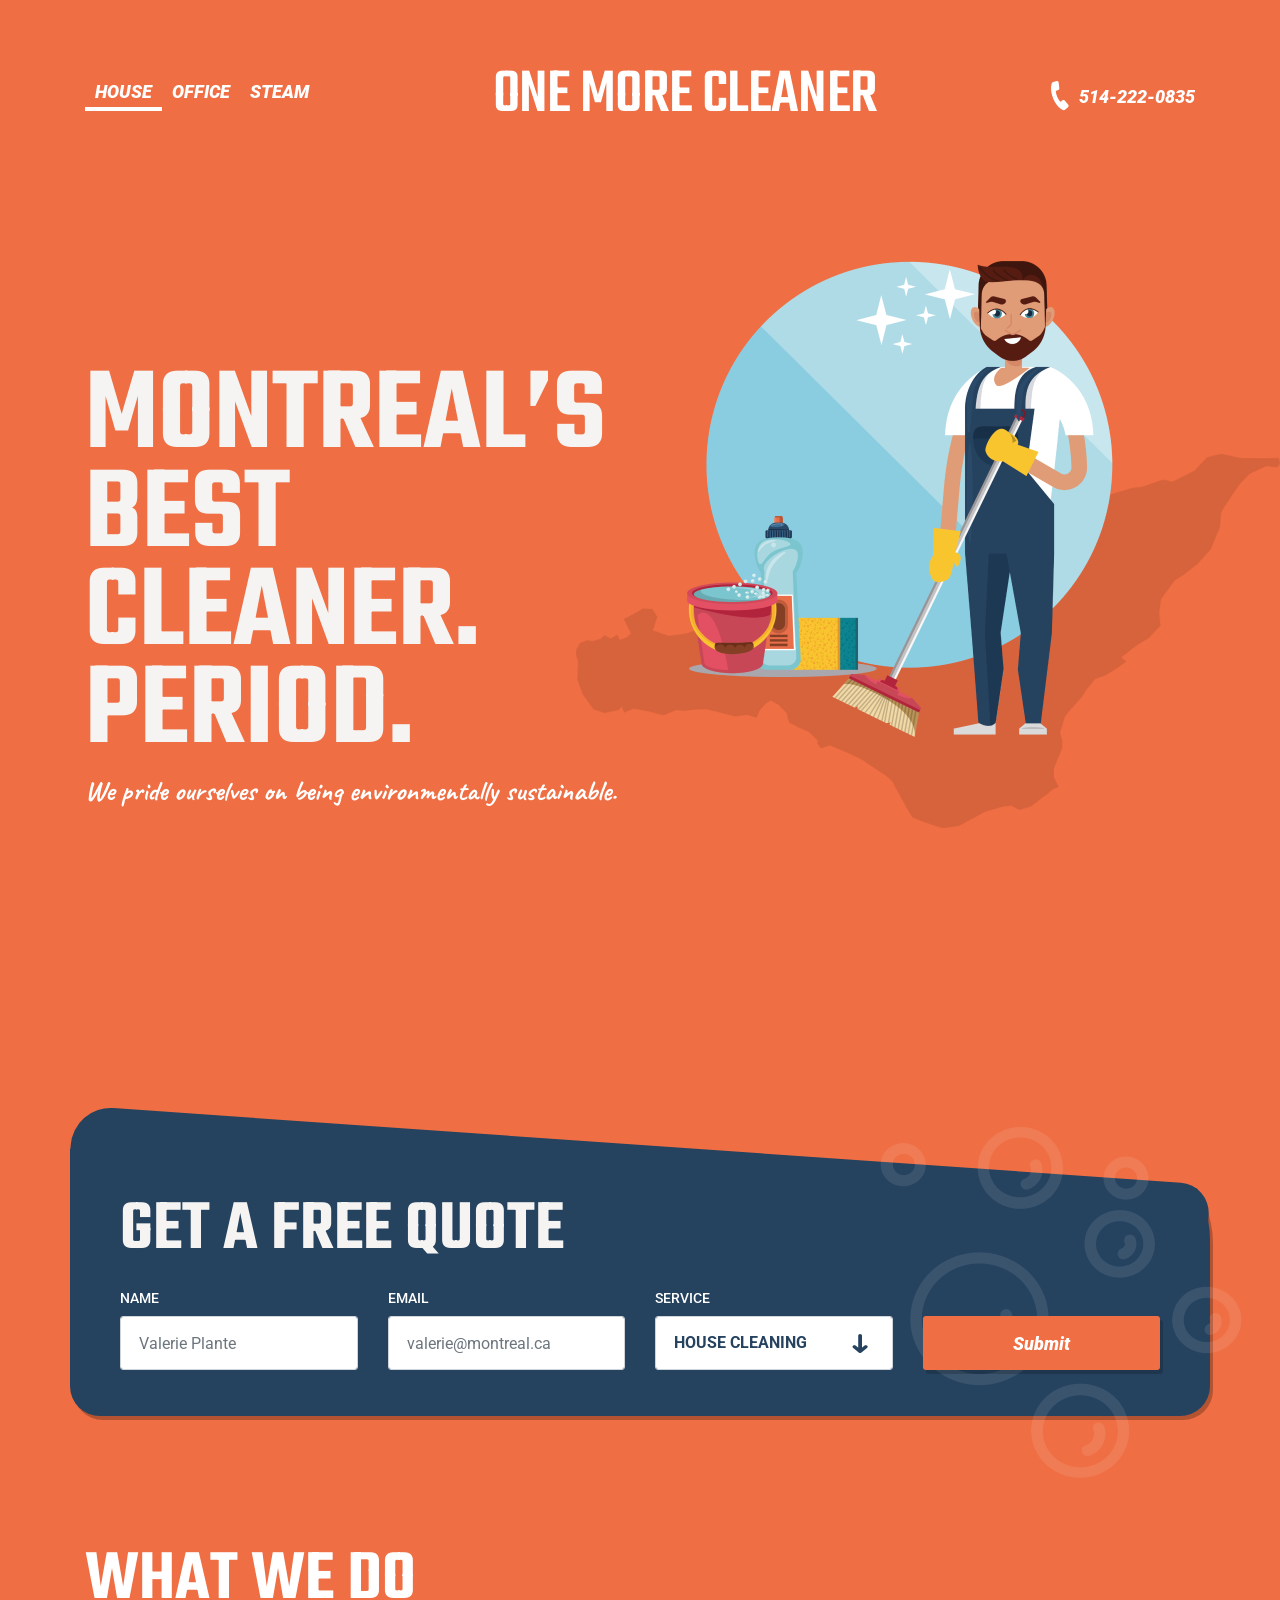
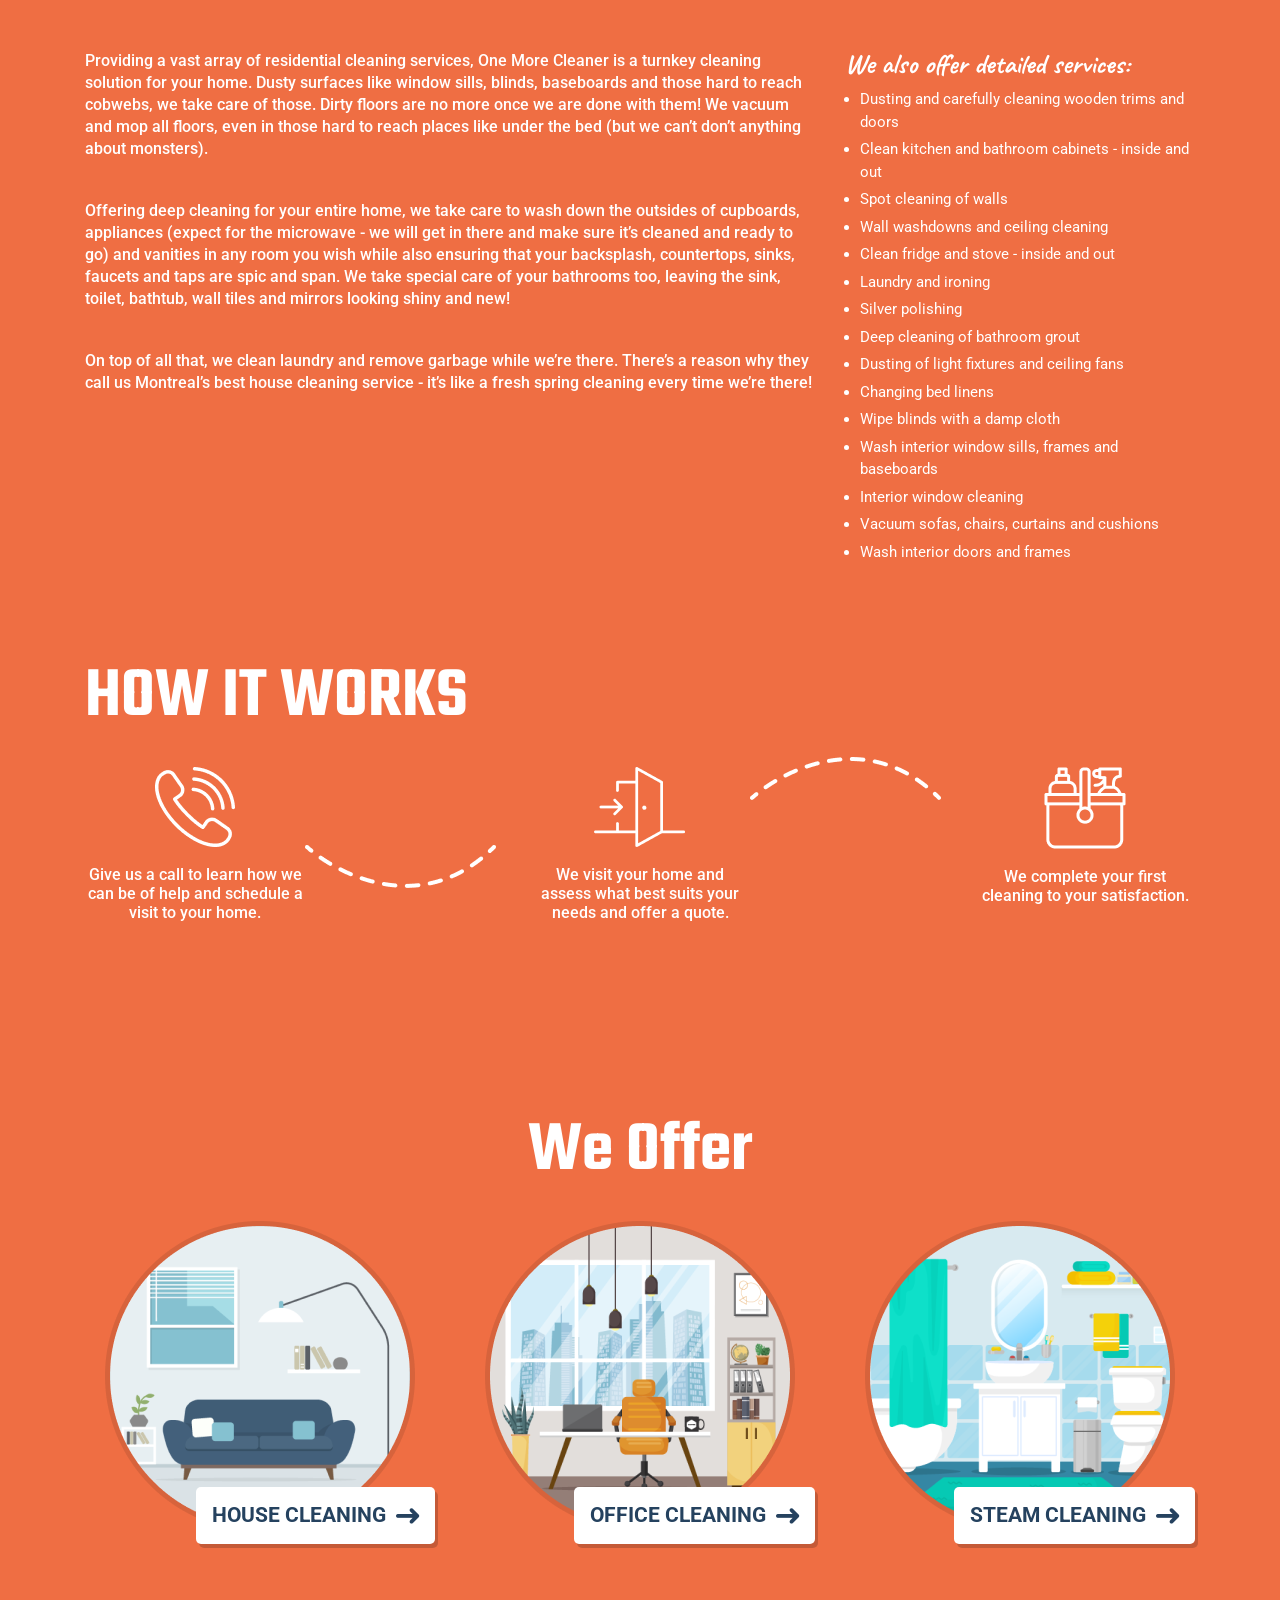
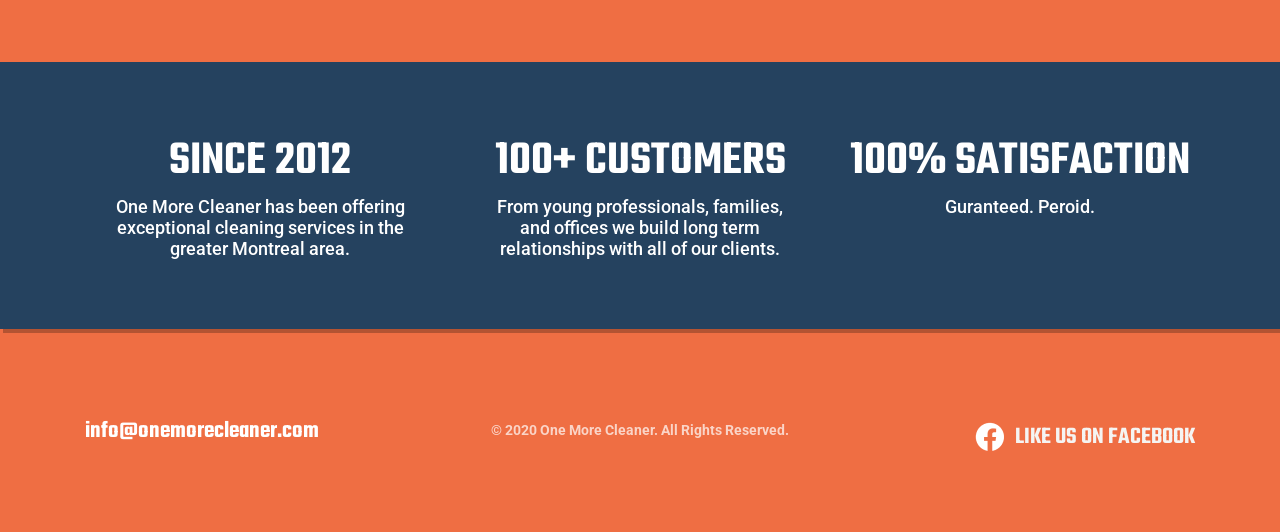
==== test.html @ 7093ae47 "new section added" ====
<!DOCTYPE html>
<html lang="en">

<head>
  <meta charset="UTF-8">
  <meta name="viewport" content="width=device-width, initial-scale=1.0">
  <title>ONE MORE CLEANER</title>
  <!-- CSS -->
  <link rel="stylesheet" href="https://cdn.jsdelivr.net/npm/bootstrap@4.5.3/dist/css/bootstrap.min.css">
  <link rel="stylesheet" href="media/sass/main.css">
</head>

<body>
  <div class="main-wrapper">
    <!--header-->
    <nav class="navbar navbar-expand-lg navbar-light">
      <div class="container">
        <button class="navbar-toggler" type="button" data-toggle="collapse" data-target="#navbarSupportedContent" aria-controls="navbarSupportedContent" aria-expanded="false" aria-label="Toggle navigation">
          <span></span>
          <span></span>
          <span></span>
        </button>
        
        <div class="collapse navbar-collapse" id="navbarSupportedContent">
          <ul class="navbar-nav">
            <li class="nav-item active">
              <a class="nav-link" href="#">House</a>
            </li>
            <li class="nav-item">
              <a class="nav-link" href="#">Office</a>
            </li>
            <li class="nav-item">
              <a class="nav-link" href="#">Steam</a>
            </li>
          </ul>
        </div>
        <a class="navbar-brand" href="#">ONE MORE CLEANER</a>
        <div class="contact">
          <a href="tel:514-222-0835"><i class="icon-telephone"></i>
            <p>514-222-0835</p>
          </a>
        </div>
      </div>
      
    </nav>
    <!--hero bannner-->
    <section class="hero-banner">
      <div class="container">
        <div class="row">
          <div class="col-md-6">
            <div class="hero-intro">
              <h1>MONTREAL’S
                BEST CLEANER.
                PERIOD.</h1>
                <p>We pride ourselves on being environmentally sustainable.</p>
              </div>
            </div>
            <div class="hero-img">
              <img src="media/images/illustration.png" alt="illustration" class="img-fluid">
            </div>
          </div>
        </div>
      </section>
      
      <!--Quote-->
      <section class="quote-section">
        <div class="container">
          <img src="media/images/background-bubbles.png" alt="background-bubbles">
          <span id="form_container">
            <div class="row">
              <div class="col-12">
                <h2>GET A FREE QUOTE</h2>
              </div>
            </div>
            <div class="row">
              <div class="col-md-6 col-lg-3 form-group">
                <label for="name">Name</label>
                <input type="text" class="form-control" id="name" aria-describedby="name" placeholder="Valerie Plante">
              </div>
              <div class="col-md-6 col-lg-3 form-group">
                <label for="email">Email</label>
                <input type="email" class="form-control" id="email" aria-describedby="emailHelp" placeholder="valerie@montreal.ca">
              </div>
              <div class="col-md-6 col-lg-3 form-group arrow-down">
                <label for="service">Service</label>
                <select class="form-control" id="service">
                  <option value="HOUSE CLEANING">HOUSE CLEANING</option>
                  <option value="OFFICE CLEANING">OFFICE CLEANING</option>
                  <option value="STEAM CLEANING">STEAM CLEANING</option>
                </select>
                <i class="icon-down-arrow"></i>
              </div>
              <div class="col-md-6 col-lg-3 last">
                <button type="button" class="btn btn-primary" onclick="sendEmail()">Submit</button>
              </div>
            </div>
          </span>
          <span id="form_success" style="display: none;">
            <div class="row">
              <div class="col-12">
                <h2>Thanks!</h2>
                <div>We'll contact you shortly to discuss next steps.</div>
                <div>Have a great day!</div>
              </div>
            </div>
          </span>
        </div>
      </section>
      
      <!--we do-->
      <section class="we-do">
        <div class="container">
          <div class="row">
            <div class="col-12">
              <h2>WHAT WE DO</h2>
            </div>
          </div>
          <div class="row">
            <div class="col-md-8">
              <P>Providing a vast array of residential cleaning services, One More Cleaner is a turnkey cleaning solution for your home. Dusty surfaces like window sills, blinds, baseboards and those hard to reach cobwebs, we take care of those. Dirty floors are no more once we are done with them! We vacuum and mop all floors, even in those hard to reach places like under the bed (but we can’t don’t anything about monsters).
              </P>
              <P>Offering deep cleaning for your entire home, we take care to wash down the outsides of cupboards, appliances (expect for the microwave - we will get in there and make sure it’s cleaned and ready to go) and vanities in any room you wish while also ensuring that your backsplash, countertops, sinks, faucets and taps are spic and span. We take special care of your bathrooms too, leaving the sink, toilet, bathtub, wall tiles and mirrors looking shiny and new!
              </P>
              <P>On top of all that, we clean laundry and remove garbage while we’re there. There’s a reason why they call us Montreal’s best house cleaning service - it’s like a fresh spring cleaning every time we’re there!
              </P>
            </div>
            <div class="col-md-4">
              <h5>We also offer detailed services:</h5>
              <ul>
                <li>Dusting and carefully cleaning wooden trims and doors
                </li>
                <li>Clean kitchen and bathroom cabinets - inside and out
                </li>
                <li>Spot cleaning of walls
                </li>
                <li>Wall washdowns and ceiling cleaning
                </li>
                <li>Clean fridge and stove - inside and out
                </li>
                <li>Laundry and ironing
                </li>
                <li>Silver polishing
                </li>
                <li>Deep cleaning of bathroom grout
                </li>
                <li>Dusting of light fixtures and ceiling fans
                </li>
                <li>Changing bed linens
                </li>
                <li>Wipe blinds with a damp cloth
                </li>
                <li>Wash interior window sills, frames and baseboards
                </li>
                <li>Interior window cleaning
                </li>
                <li>Vacuum sofas, chairs, curtains and cushions
                </li>
                <li>Wash interior doors and frames</li>
              </ul>
              
            </div>
          </div>
        </div>
      </section>
      
      <!--how it works-->
      <section class="works">
        <div class="container">
          <div class="row">
            <div class="col-12">
              <h2>HOW IT WORKS</h2>
            </div>
          </div>
          <!-- <div class="row">
            <div class="col-md-3">
              <div class="">
                <img src="media/images/works-1.png" alt="Give us a call" class="img-fluid">
                <p>Give us a call to learn how we can be of help and schedule a visit to your home.
                </p>
              </div>
            </div>
            
            <div class="col-md-1">
              <div class="">
                <img src="media/images/works-down.png" alt="" class="img-fluid">
              </div>
            </div>
            
            <div class="col-md-3">
              <div class="">
                <img src="media/images/works-2.png" alt="visit your home" class="img-fluid">
                <p>We visit your home and assess what best suits your needs and offer a quote.
                </p>
              </div>
            </div>
            
            <div class="col-md-1">
              <div class="">
                <img src="media/images/works-up.png" alt="" class="img-fluid">
              </div>
            </div>
            
            <div class="col-md-3">
              <div class="">
                <img src="media/images/works-3.png" alt="cleaning" class="img-fluid">
                <p>We complete your first cleaning to your satisfaction.
                </p>
              </div>
            </div>
            
          </div>
          <hr> -->
          <div class="row">
            <ul class="how-it-works">
              <li class="first-step"><img src="media/images/works-1.png" alt="Give us a call" class="img-fluid">
                <p>Give us a call to learn how we can be of help and schedule a visit to your home.
                </li>
                <li class="second-step">
                  <img src="media/images/works-2.png" alt="visit your home" class="img-fluid">
                <p>We visit your home and assess what best suits your needs and offer a quote.
                </li>
                <li class="third-step">
                  <img src="media/images/works-3.png" alt="cleaning" class="img-fluid">
                <p>We complete your first cleaning to your satisfaction.
                </li>
            </ul>
          </div>
          
        </div>
      </section>
      
      <!--we offer-->
      <section class="offers">
        <div class="container">
          <div class="row">
            <div class="col-12">
              <h2>We Offer</h2>
            </div>
          </div>
          <div class="row">
            <div class="col-md-4 col-lg-4">
              <div class="offer-info">
                <img src="media/images/illustration (1).png" alt="illustration" class="img-fluid">
                <a class="offer-details">
                  <p>HOUSE CLEANING</p>
                  <i class="icon-right-arrow"></i>
                </a>
              </div>
            </div>
            <div class="col-md-4 col-lg-4">
              <div class="offer-info">
                <img src="media/images/illustration (2).png" alt="illustration" class="img-fluid">
                <a class="offer-details">
                  <p>OFFICE CLEANING</p>
                  <i class="icon-right-arrow"></i>
                </a>
              </div>
            </div>
            <div class="col-md-4 col-lg-4">
              <div class="offer-info">
                <img src="media/images/illustration (3).png" alt="illustration" class="img-fluid">
                <a class="offer-details">
                  <p>STEAM CLEANING</p>
                  <i class="icon-right-arrow"></i>
                </a>
              </div>
            </div>
          </div>
        </div>
      </section>
      
      <!--customer-->
      <section class="customer-wrapper">
        <div class="container">
          <div class="row">
            <div class="col-md-6 col-lg-4">
              <div class="customer-info">
                <h3>SINCE 2012</h3>
                <p>One More Cleaner has been offering exceptional cleaning services in the greater Montreal area.</p>
              </div>
            </div>
            <div class="col-md-6 col-lg-4">
              <div class="customer-info">
                <h3>100+ CUSTOMERS</h3>
                <p>From young professionals, families, and offices we build long term relationships with all of our clients.</p>
              </div>
            </div>
            <div class="col-md-6 col-lg-4">
              <div class="customer-info">
                <h3>100% SATISFACTION</h3>
                <p>Guranteed. Peroid.</p>
              </div>
            </div>
          </div>
        </div>
      </section>
      
      <!--footer-->
      <footer class="footer">
        <div class="container">
          <div class="row">
            <div class="col-md-4">
              <div class="user-email">
                <a href="#">info@onemorecleaner.com</a>
              </div>
            </div>
            <div class="col-md-4">
              <div class="reserved">
                <p>© 2020 One More Cleaner. All Rights Reserved.</p>
              </div>
            </div>
            <div class="col-md-4">
              <div class="facebook">
                <a href="#"><img src="media/images/facebook.png" alt="facebook"> LIKE US ON FACEBOOK</a>
              </div>
            </div>
          </div>
        </div>
      </footer>
    </div>
    
    <!-- jQuery and JS bundle w/ Popper.js -->
    <script src="https://ajax.googleapis.com/ajax/libs/jquery/3.5.1/jquery.min.js"></script>
    <script src="https://cdn.jsdelivr.net/npm/bootstrap@4.5.3/dist/js/bootstrap.bundle.min.js"></script>
  </body>
  
  
  <script>
    function sendEmail() {
      
      var data = {
        name: $("#name").val(),
        email: $("#email").val(),
        service: $("#service").val()
      };
      
      if (data.name == "" || data.email == "" || data.service == "") {
        return;
      }
      var valid = true;
      //valid = validateContact();
      if (valid) {
        jQuery.ajax({
          url: "send_email.php",
          data: data,
          type: "POST",
          success: function(data) {
            console.log(data);
            $("#form_container").hide();
            $("#form_success").show();
            //alert('You message has been sent successfully.')
            //$("#mail-status").html(data);
          },
          error: function() {}
        });
      }
    }
  </script>
  
  </html>
---- media/sass/main.css ----
@import url("https://fonts.googleapis.com/css2?family=Roboto:wght@100;300;400;500;700;900&display=swap");
@import url("https://fonts.googleapis.com/css2?family=Teko:wght@300;400;500;600;700&display=swap");
@import url("https://fonts.googleapis.com/css2?family=Teko:wght@300;400;500;600;700&display=swap");
@import url("https://fonts.googleapis.com/css2?family=Roboto:wght@100;300;400;500;700;900&display=swap");
@import url("https://fonts.googleapis.com/css2?family=Teko:wght@300;400;500;600;700&display=swap");
@import url("https://fonts.googleapis.com/css2?family=Caveat:wght@400;700&display=swap");
@import url("https://fonts.googleapis.com/css2?family=Teko:wght@300;400;500;600;700&display=swap");
@import url("https://fonts.googleapis.com/css2?family=Roboto:wght@100;300;400;500;700;900&display=swap");
@import url("https://fonts.googleapis.com/css2?family=Teko:wght@300;400;500;600;700&display=swap");
@import url("https://fonts.googleapis.com/css2?family=Roboto:wght@100;300;400;500;700;900&display=swap");
@import url("https://fonts.googleapis.com/css2?family=Teko:wght@300;400;500;600;700&display=swap");
@import url("https://fonts.googleapis.com/css2?family=Roboto:wght@100;300;400;500;700;900&display=swap");
@import url("https://fonts.googleapis.com/css2?family=Teko:wght@300;400;500;600;700&display=swap");
@import url("https://fonts.googleapis.com/css2?family=Roboto:wght@100;300;400;500;700;900&display=swap");
@import url("https://fonts.googleapis.com/css2?family=Teko:wght@300;400;500;600;700&display=swap");
@import url("https://fonts.googleapis.com/css2?family=Roboto:wght@100;300;400;500;700;900&display=swap");
@font-face {
  font-family: 'icomoon';
  src: url("../fonts/icomoons/icomoon.eot");
  src: url("../fonts/icomoons/icomoon.eot?aikqhn#iefix") format("embedded-opentype"), url("../fonts/icomoons/icomoon.ttf?aikqhn") format("truetype"), url("../fonts/icomoons/icomoon.woff?aikqhn") format("woff"), url("../fonts/icomoons/icomoon.svg?aikqhn#icomoon") format("svg");
  font-weight: normal;
  font-style: normal;
  font-display: block;
}

[class^="icon-"], [class*=" icon-"] {
  /* use !important to prevent issues with browser extensions that change fonts */
  font-family: 'icomoon' !important;
  speak: never;
  font-style: normal;
  font-weight: normal;
  font-variant: normal;
  text-transform: none;
  line-height: 1;
  /* Better Font Rendering =========== */
  -webkit-font-smoothing: antialiased;
  -moz-osx-font-smoothing: grayscale;
}

.icon-down-arrow:before {
  content: "\e900";
}

.icon-right-arrow:before {
  content: "\e901";
}

.icon-telephone:before {
  content: "\e902";
  color: #fff;
}

.navbar-expand-lg {
  padding: 20px 30px;
}

@media (min-width: 992px) {
  .navbar-expand-lg {
    padding: 50px 0;
    -webkit-box-pack: justify;
        -ms-flex-pack: justify;
            justify-content: space-between;
  }
}

.navbar-expand-lg .navbar-toggler {
  border: none;
  padding: 0;
  color: #fff;
  cursor: pointer;
}

.navbar-expand-lg .navbar-toggler:focus {
  outline: none;
}

.navbar-expand-lg .navbar-toggler span {
  width: 24px;
  height: 4px;
  background-color: #fff;
  border-radius: 1px;
  display: block;
  margin: 5px 0;
}

@media (min-width: 992px) {
  .navbar-expand-lg .navbar-collapse {
    -ms-flex-preferred-size: inherit;
        flex-basis: inherit;
    -webkit-box-flex: inherit;
        -ms-flex-positive: inherit;
            flex-grow: inherit;
  }
}

@media (max-width: 991px) {
  .navbar-expand-lg .navbar-collapse {
    position: absolute;
    top: 60px;
    background-color: #fff;
    left: 30px;
    right: 30px;
    z-index: 9;
  }
}

.navbar-expand-lg .navbar-brand img {
  max-width: 200px;
}

@media (min-width: 992px) {
  .navbar-expand-lg .navbar-brand img {
    max-width: inherit;
  }
}

.navbar-expand-lg .contact {
  -webkit-transition: all ease 0.5s;
  transition: all ease 0.5s;
}

.navbar-expand-lg .contact a {
  -webkit-transition: all ease 0.5s;
  transition: all ease 0.5s;
}

.navbar-expand-lg .contact a:hover {
  -webkit-transition: all ease 0.5s;
  transition: all ease 0.5s;
  text-decoration: none;
}

.navbar-expand-lg .contact a:hover p,
.navbar-expand-lg .contact a:hover i:before {
  color: #25425F;
}

.navbar-expand-lg .contact p {
  display: none;
}

@media (min-width: 992px) {
  .navbar-expand-lg .contact p {
    display: block;
  }
}

.navbar-expand-lg .contact i {
  font-size: 30px;
}

.navbar-light .navbar-nav .nav-link {
  font-family: 'Roboto', sans-serif;
  font-style: italic;
  font-weight: 900;
  font-size: 18px;
  line-height: 21px;
  padding: 15px 10px 15px;
  color: #25425F;
  text-transform: uppercase;
  -webkit-transition: all ease 0.5s;
  transition: all ease 0.5s;
}

@media (min-width: 992px) {
  .navbar-light .navbar-nav .nav-link {
    color: #fff;
    padding: 0 10px 5px;
  }
}

.navbar-light .navbar-nav .nav-link:hover {
  -webkit-transition: all ease 0.5s;
  transition: all ease 0.5s;
  color: #25425F;
}

.navbar-light .navbar-nav .active {
  -webkit-transition: all ease 0.5s;
  transition: all ease 0.5s;
}

.navbar-light .navbar-nav .active:hover .nav-link {
  -webkit-transition: all ease 0.5s;
  transition: all ease 0.5s;
  border-bottom: 4px solid #25425F;
  color: #25425F;
}

.navbar-light .navbar-nav .active .nav-link {
  border-bottom: 4px solid #25425F;
  color: #25425F;
}

@media (min-width: 992px) {
  .navbar-light .navbar-nav .active .nav-link {
    color: #fff;
    border-bottom: 4px solid #fff;
  }
}

.navbar-light .contact a {
  display: block;
  display: -webkit-box;
  display: -ms-flexbox;
  display: flex;
  -webkit-box-align: center;
      -ms-flex-align: center;
          align-items: center;
}

.navbar-light .contact p {
  font-family: 'Roboto', sans-serif;
  font-style: italic;
  font-weight: 900;
  font-size: 18px;
  line-height: 21px;
  color: #fff;
  padding-left: 10px;
}

.navbar-light .navbar-brand {
  padding: 6px 0 0 0;
  margin: 0;
  font-family: 'Teko', sans-serif;
  font-style: normal;
  font-weight: 500;
  font-size: 36px;
  line-height: 36px;
  letter-spacing: -0.01em;
  color: #FFFFFF;
}

@media (min-width: 768px) {
  .navbar-light .navbar-brand {
    padding-top: 0;
    font-size: 64px;
    line-height: 92px;
  }
}

.navbar-light .navbar-brand:hover {
  color: #fff;
}

.footer {
  padding-bottom: 40px;
  padding-top: 20px;
}

@media (min-width: 768px) {
  .footer {
    padding-bottom: 80px;
    padding-top: 15px;
  }
}

@media (max-width: 767px) {
  .footer .row {
    -webkit-box-orient: vertical;
    -webkit-box-direction: reverse;
        -ms-flex-direction: column-reverse;
            flex-direction: column-reverse;
  }
}

@media (max-width: 767px) {
  .footer .user-email {
    display: none;
  }
}

.footer .user-email a {
  font-family: 'Teko', sans-serif;
  font-size: 14px;
  font-style: normal;
  font-weight: 600;
  line-height: 20px;
  letter-spacing: 0em;
  text-align: left;
  color: #fff;
}

@media (min-width: 992px) {
  .footer .user-email a {
    font-size: 24px;
    line-height: 82.9%;
  }
}

.footer .reserved {
  text-align: center;
}

.footer .reserved p {
  font-family: 'Roboto', sans-serif;
  font-size: 14px;
  font-style: normal;
  font-weight: 700;
  line-height: 16px;
  letter-spacing: 0em;
  text-align: left;
  color: rgba(255, 255, 255, 0.7);
  display: inline-block;
}

@media (min-width: 768px) {
  .footer .reserved p {
    font-size: 12px;
  }
}

@media (min-width: 992px) {
  .footer .reserved p {
    font-size: 14px;
  }
}

@media (max-width: 767px) {
  .footer .facebook {
    margin-bottom: 40px;
  }
}

.footer .facebook a {
  font-family: 'Teko', sans-serif;
  display: -webkit-box;
  display: -ms-flexbox;
  display: flex;
  -webkit-box-align: center;
      -ms-flex-align: center;
          align-items: center;
  -webkit-box-pack: end;
      -ms-flex-pack: end;
          justify-content: flex-end;
  font-size: 24px;
  line-height: 82.9%;
  font-style: normal;
  font-weight: 600;
  letter-spacing: 0em;
  text-align: left;
  color: #F5F4F2;
}

@media (max-width: 991px) {
  .footer .facebook a {
    font-size: 14px;
  }
}

@media (max-width: 767px) {
  .footer .facebook a {
    -webkit-box-pack: center;
        -ms-flex-pack: center;
            justify-content: center;
    font-size: 20px;
  }
}

.footer .facebook a img {
  padding-right: 10px;
}

html,
body,
div,
span,
applet,
object,
iframe,
h1,
h2,
h3,
h4,
h5,
h6,
p,
blockquote,
pre,
a,
abbr,
acronym,
address,
big,
cite,
code,
del,
dfn,
em,
img,
ins,
kbd,
q,
s,
samp,
small,
strike,
strong,
sub,
sup,
tt,
var,
b,
u,
i,
center,
dl,
dt,
dd,
ol,
ul,
li,
fieldset,
form,
label,
legend,
table,
caption,
tbody,
tfoot,
thead,
tr,
th,
td,
article,
aside,
canvas,
details,
embed,
figure,
figcaption,
footer,
header,
hgroup,
menu,
nav,
output,
ruby,
section,
summary,
time,
mark,
audio,
video {
  margin: 0;
  padding: 0;
  border: 0;
  font-size: 100%;
  vertical-align: baseline;
}

/* HTML5 display-role reset for older browsers */
article,
aside,
details,
figcaption,
figure,
footer,
header,
hgroup,
menu,
nav,
section {
  display: block;
}

body,
html {
  height: 100%;
  line-height: 1;
  font-family: 'Roboto', sans-serif;
  background-color: #EF6E43;
}

ol,
ul {
  list-style: none;
  padding: 0;
  margin: 0;
}

blockquote,
q {
  quotes: none;
}

blockquote:before,
blockquote:after,
q:before,
q:after {
  content: '';
  content: none;
}

table {
  border-collapse: collapse;
  border-spacing: 0;
}

section {
  padding: 50px 0;
}

section.we-do {
  padding-left: 25px;
  padding-right: 25px;
}

@media (min-width: 769px) {
  section.we-do {
    padding-left: 0;
    padding-right: 0;
  }
}

.btn.btn-primary {
  background: #EF6E43;
  -webkit-box-shadow: 3px 4px 0px rgba(0, 0, 0, 0.18);
          box-shadow: 3px 4px 0px rgba(0, 0, 0, 0.18);
  border-radius: 3px;
  border: none;
  font-style: italic;
  font-weight: 900;
  font-size: 18px;
  line-height: 21px;
  color: #FFFFFF;
  height: 54px;
  padding: 0 60px;
  -webkit-transition: all ease 1s;
  transition: all ease 1s;
}

.btn.btn-primary:hover {
  -webkit-transition: all ease 1s;
  transition: all ease 1s;
  color: #EF6E43;
  background-color: #fff;
}

.main-wrapper {
  overflow: hidden;
}

.hero-banner {
  position: relative;
}

@media (max-width: 991px) {
  .hero-banner {
    padding-top: 35px;
  }
}

.hero-banner .hero-img {
  position: absolute;
  right: 0;
  top: 0;
}

@media (max-width: 767px) {
  .hero-banner .hero-img {
    right: -40px;
    top: 37px;
  }
}

@media (max-width: 991px) {
  .hero-banner .hero-img img {
    max-width: 420px;
  }
}

@media (max-width: 767px) {
  .hero-banner .hero-img img {
    max-width: 260px;
  }
}

@media (min-width: 1024px) {
  .hero-banner .hero-img img {
    max-width: 600px;
  }
}

@media (min-width: 1200px) {
  .hero-banner .hero-img img {
    max-width: inherit;
  }
}

.hero-intro {
  height: 77vh;
  display: -webkit-box;
  display: -ms-flexbox;
  display: flex;
  -webkit-box-orient: vertical;
  -webkit-box-direction: normal;
      -ms-flex-direction: column;
          flex-direction: column;
  -webkit-box-pack: center;
      -ms-flex-pack: center;
          justify-content: center;
  position: relative;
  z-index: 1;
}

@media (max-width: 991px) {
  .hero-intro {
    height: auto;
  }
}

.hero-intro h1 {
  font-family: 'Teko', sans-serif;
  font-size: 48px;
  line-height: 82.9%;
  max-width: 249px;
  font-weight: 600;
  font-style: normal;
  letter-spacing: 0em;
  text-align: left;
  color: #F5F4F2;
  margin-bottom: 10px;
}

@media (min-width: 768px) {
  .hero-intro h1 {
    font-size: 60px;
    line-height: 60px;
    max-width: inherit;
  }
}

@media (min-width: 992px) {
  .hero-intro h1 {
    font-size: 120px;
    line-height: 82.9%;
  }
}

.hero-intro p {
  font-family: 'Caveat', cursive;
  font-size: 28px;
  line-height: 35px;
  font-style: normal;
  font-weight: 700;
  letter-spacing: 0em;
  text-align: left;
  color: #FFF;
}

@media (max-width: 767px) {
  .hero-intro p {
    font-size: 18px;
    line-height: 20px;
    max-width: 165px;
  }
}

@media (min-width: 768px) {
  .quote-section {
    padding-top: 150px;
    padding-bottom: 85px;
  }
}

.quote-section h2 {
  font-family: 'Teko', sans-serif;
  font-weight: 600;
  font-size: 28px;
  line-height: 82.9%;
  color: #F5F4F2;
  margin-bottom: 30px;
}

@media (min-width: 768px) {
  .quote-section h2 {
    font-size: 72px;
    line-height: 82.9%;
  }
}

.quote-section div {
  color: #F5F4F2;
}

.quote-section .container {
  background: #25425F;
  -webkit-box-shadow: 3px 4px 0px rgba(0, 0, 0, 0.25);
          box-shadow: 3px 4px 0px rgba(0, 0, 0, 0.25);
  padding: 66px 50px 30px;
  position: relative;
}

@media (min-width: 768px) {
  .quote-section .container {
    border-bottom-right-radius: 30px;
    border-bottom-left-radius: 30px;
    border-top-right-radius: 80px;
  }
}

@media (min-width: 992px) {
  .quote-section .container {
    border-top-right-radius: 105px;
  }
}

.quote-section .container:before {
  content: "";
  position: absolute;
  top: 10px;
  width: 100%;
  height: 40px;
  left: 0;
  -webkit-transform: rotate(1.5deg);
          transform: rotate(1.5deg);
  background-color: #25425f;
  z-index: 1;
  border-bottom-left-radius: 10px;
}

@media (min-width: 768px) {
  .quote-section .container:before {
    width: 100%;
    height: 45px;
    left: 0px;
    -webkit-transform: rotate(4deg);
            transform: rotate(4deg);
    border-top-left-radius: 40px;
    border-top-right-radius: 30px;
  }
}

@media (min-width: 992px) {
  .quote-section .container:before {
    height: 60px;
  }
}

.quote-section .container:after {
  content: "";
  position: absolute;
  top: -26px;
  width: 102%;
  height: 60px;
  background-color: #ef6e43;
  left: 0;
  -webkit-transform: rotate(2deg);
          transform: rotate(2deg);
}

.quote-section .container img {
  position: absolute;
  right: -35px;
  top: -15px;
  z-index: 1;
}

@media (max-width: 991px) {
  .quote-section .container img {
    display: none;
  }
}

.quote-section .form-group label {
  font-family: 'Roboto', sans-serif;
  font-weight: 500;
  font-size: 14px;
  line-height: 16px;
  color: #FFFFFF;
  margin-bottom: 10px;
  text-transform: uppercase;
}

.quote-section .form-group .form-control {
  border-radius: 3px;
  padding: 18px;
  height: 54px;
  color: rgba(37, 66, 95, 0.5);
}

.quote-section .form-group select.form-control {
  color: #25425F;
  font-weight: bold;
  padding-right: 0;
  -webkit-appearance: none;
     -moz-appearance: none;
          appearance: none;
  padding-top: 14px;
  position: relative;
}

.quote-section .form-group.arrow-down .icon-down-arrow {
  position: absolute;
  top: 55%;
  color: #25425F;
  right: 40px;
  font-size: 20px;
  display: none;
}

@media (min-width: 768px) {
  .quote-section .form-group.arrow-down .icon-down-arrow {
    display: block;
  }
}

.quote-section .last {
  display: -webkit-box;
  display: -ms-flexbox;
  display: flex;
  -webkit-box-align: end;
      -ms-flex-align: end;
          align-items: flex-end;
  z-index: 9;
}

.quote-section .btn {
  width: 100%;
  margin-bottom: 1rem;
}

::-webkit-input-placeholder {
  color: red;
  opacity: 1;
  /* Firefox */
}

:-ms-input-placeholder {
  color: red;
  opacity: 1;
  /* Firefox */
}

::-ms-input-placeholder {
  color: red;
  opacity: 1;
  /* Firefox */
}

::placeholder {
  color: red;
  opacity: 1;
  /* Firefox */
}

:-ms-input-placeholder {
  /* Internet Explorer 10-11 */
  color: red;
}

::-ms-input-placeholder {
  /* Microsoft Edge */
  color: red;
}

.we-do p {
  font-family: 'Roboto', sans-serif;
  font-weight: 500;
  font-size: 16px;
  line-height: 22px;
  color: #fff;
  margin-bottom: 40px;
}

.we-do h2 {
  font-family: 'Teko', sans-serif;
  font-weight: 600;
  font-size: 72px;
  line-height: 82.9%;
  color: #FFFFFF;
  text-align: left;
  padding-bottom: 40px;
}

@media (max-width: 767px) {
  .we-do h2 {
    font-size: 32px;
  }
}

.we-do h5 {
  font-family: 'Caveat', cursive;
  font-size: 28px;
  line-height: 1;
  font-style: normal;
  font-weight: 700;
  text-align: left;
  color: #FFF;
  margin-top: 50px;
  margin-bottom: 10px;
}

@media (min-width: 768px) {
  .we-do h5 {
    margin-top: 0;
  }
}

.we-do ul {
  margin-left: 15px;
}

.we-do li {
  list-style-type: disc;
  color: #FFF;
  margin-bottom: 5px;
  line-height: 1.5;
  font-size: 15px;
}

.works {
  text-align: center;
}

.works p {
  font-family: 'Roboto', sans-serif;
  font-weight: 500;
  font-size: 16px;
  line-height: 19px;
  color: #fff;
  width: 220px;
}

.works h2 {
  font-family: 'Teko', sans-serif;
  font-weight: 600;
  color: #FFFFFF;
  text-align: left;
  padding-bottom: 40px;
  text-align: center;
  font-size: 32px;
}

@media (min-width: 767px) {
  .works h2 {
    font-size: 72px;
    line-height: 82%;
    text-align: left;
  }
}

.works .how-it-works {
  padding: 0 15px;
  width: 100%;
}

@media (min-width: 769px) {
  .works .how-it-works {
    display: -webkit-box;
    display: -ms-flexbox;
    display: flex;
    -webkit-box-pack: justify;
        -ms-flex-pack: justify;
            justify-content: space-between;
  }
}

.works .how-it-works li {
  margin-bottom: 100px;
  text-align: center;
}

.works .how-it-works li img {
  margin-bottom: 15px;
}

.works .how-it-works li.first-step {
  position: relative;
}

.works .how-it-works li.first-step:before {
  position: absolute;
  content: '';
  width: 45px;
  height: 191px;
  background: url("../images/works-right.png") right 0 no-repeat;
  top: 125px;
  right: 0;
  background-size: 70%;
}

@media (min-width: 375px) {
  .works .how-it-works li.first-step:before {
    background-size: 100%;
  }
}

@media (min-width: 768px) {
  .works .how-it-works li.first-step:before {
    right: 100px;
  }
}

@media (min-width: 769px) {
  .works .how-it-works li.first-step:before {
    width: 191px;
    height: 43px;
    background: url("../images/works-down.png") right 0 no-repeat;
    top: 50%;
    left: 100%;
  }
}

.works .how-it-works li.second-step {
  position: relative;
}

.works .how-it-works li.second-step:before {
  position: absolute;
  content: '';
  width: 45px;
  height: 191px;
  background: url("../images/works-left.png") right 0 no-repeat;
  left: -10px;
  top: 125px;
  background-size: 70%;
}

@media (min-width: 375px) {
  .works .how-it-works li.second-step:before {
    background-size: 100%;
  }
}

@media (min-width: 768px) {
  .works .how-it-works li.second-step:before {
    left: 100px;
  }
}

@media (min-width: 769px) {
  .works .how-it-works li.second-step:before {
    width: 191px;
    height: 43px;
    background: url("../images/works-up.png") right 0 no-repeat;
    top: -10px;
    left: 100%;
  }
}

.works .how-it-works li.third-step {
  margin-bottom: 0;
}

.works .how-it-works li p {
  margin: 0 auto;
}

.offer-info {
  text-align: center;
  position: relative;
}

@media (max-width: 991px) {
  .offer-info {
    margin-bottom: 50px;
  }
}

.offer-info .offer-details {
  display: -webkit-box;
  display: -ms-flexbox;
  display: flex;
  -webkit-box-align: center;
      -ms-flex-align: center;
          align-items: center;
  -webkit-box-pack: justify;
      -ms-flex-pack: justify;
          justify-content: space-between;
  background: #FFFFFF;
  -webkit-box-shadow: 3px 4px 0px rgba(0, 0, 0, 0.18);
          box-shadow: 3px 4px 0px rgba(0, 0, 0, 0.18);
  border-radius: 5px;
  padding: 16px;
  position: absolute;
  bottom: -10px;
  right: 0;
  cursor: pointer;
  -webkit-transition: all ease 1s;
  transition: all ease 1s;
}

.offer-info .offer-details:hover {
  text-decoration: none;
  -webkit-transition: all ease 1s;
  transition: all ease 1s;
  background: #25425F;
}

.offer-info .offer-details:hover p,
.offer-info .offer-details:hover .icon-right-arrow {
  color: #fff;
}

@media (max-width: 767px) {
  .offer-info .offer-details {
    right: 50%;
    -webkit-transform: translateX(50%);
            transform: translateX(50%);
    width: 250px;
  }
}

.offer-info .offer-details p {
  font-family: 'Roboto', sans-serif;
  font-weight: 700;
  font-size: 21px;
  line-height: 25px;
  color: #25425F;
  padding-right: 10px;
}

.offer-info .offer-details .icon-right-arrow {
  color: #25425F;
}

.offers h2 {
  font-family: 'Teko', sans-serif;
  font-weight: 600;
  font-size: 72px;
  line-height: 82.9%;
  color: #FFFFFF;
  text-align: center;
  padding-bottom: 40px;
}

@media (max-width: 767px) {
  .offers h2 {
    font-size: 32px;
  }
}

.customer-wrapper {
  background: #25425F;
  -webkit-box-shadow: 3px 4px 0px rgba(0, 0, 0, 0.25);
          box-shadow: 3px 4px 0px rgba(0, 0, 0, 0.25);
  padding: 80px 0 70px;
  margin: 78px 0;
}

@media (max-width: 767px) {
  .customer-wrapper {
    margin: 0 0 30px;
  }
}

.customer-wrapper .customer-info {
  text-align: center;
  color: #fff;
}

@media (max-width: 991px) {
  .customer-wrapper .customer-info {
    margin-bottom: 40px;
  }
}

.customer-wrapper .customer-info:nth-child(3) {
  margin-bottom: 0;
}

.customer-wrapper .customer-info h3 {
  font-family: 'Teko', sans-serif;
  font-size: 32px;
  line-height: 82.9%;
  font-style: normal;
  font-weight: 600;
  letter-spacing: 0em;
  margin-bottom: 15px;
}

@media (min-width: 768px) {
  .customer-wrapper .customer-info h3 {
    font-size: 48px;
  }
}

.customer-wrapper .customer-info p {
  font-family: 'Roboto', sans-serif;
  font-size: 14px;
  font-style: normal;
  font-weight: 500;
  line-height: 21px;
  letter-spacing: 0em;
  padding: 0 20px;
}

@media (min-width: 768px) {
  .customer-wrapper .customer-info p {
    font-size: 18px;
  }
}
/*# sourceMappingURL=main.css.map */
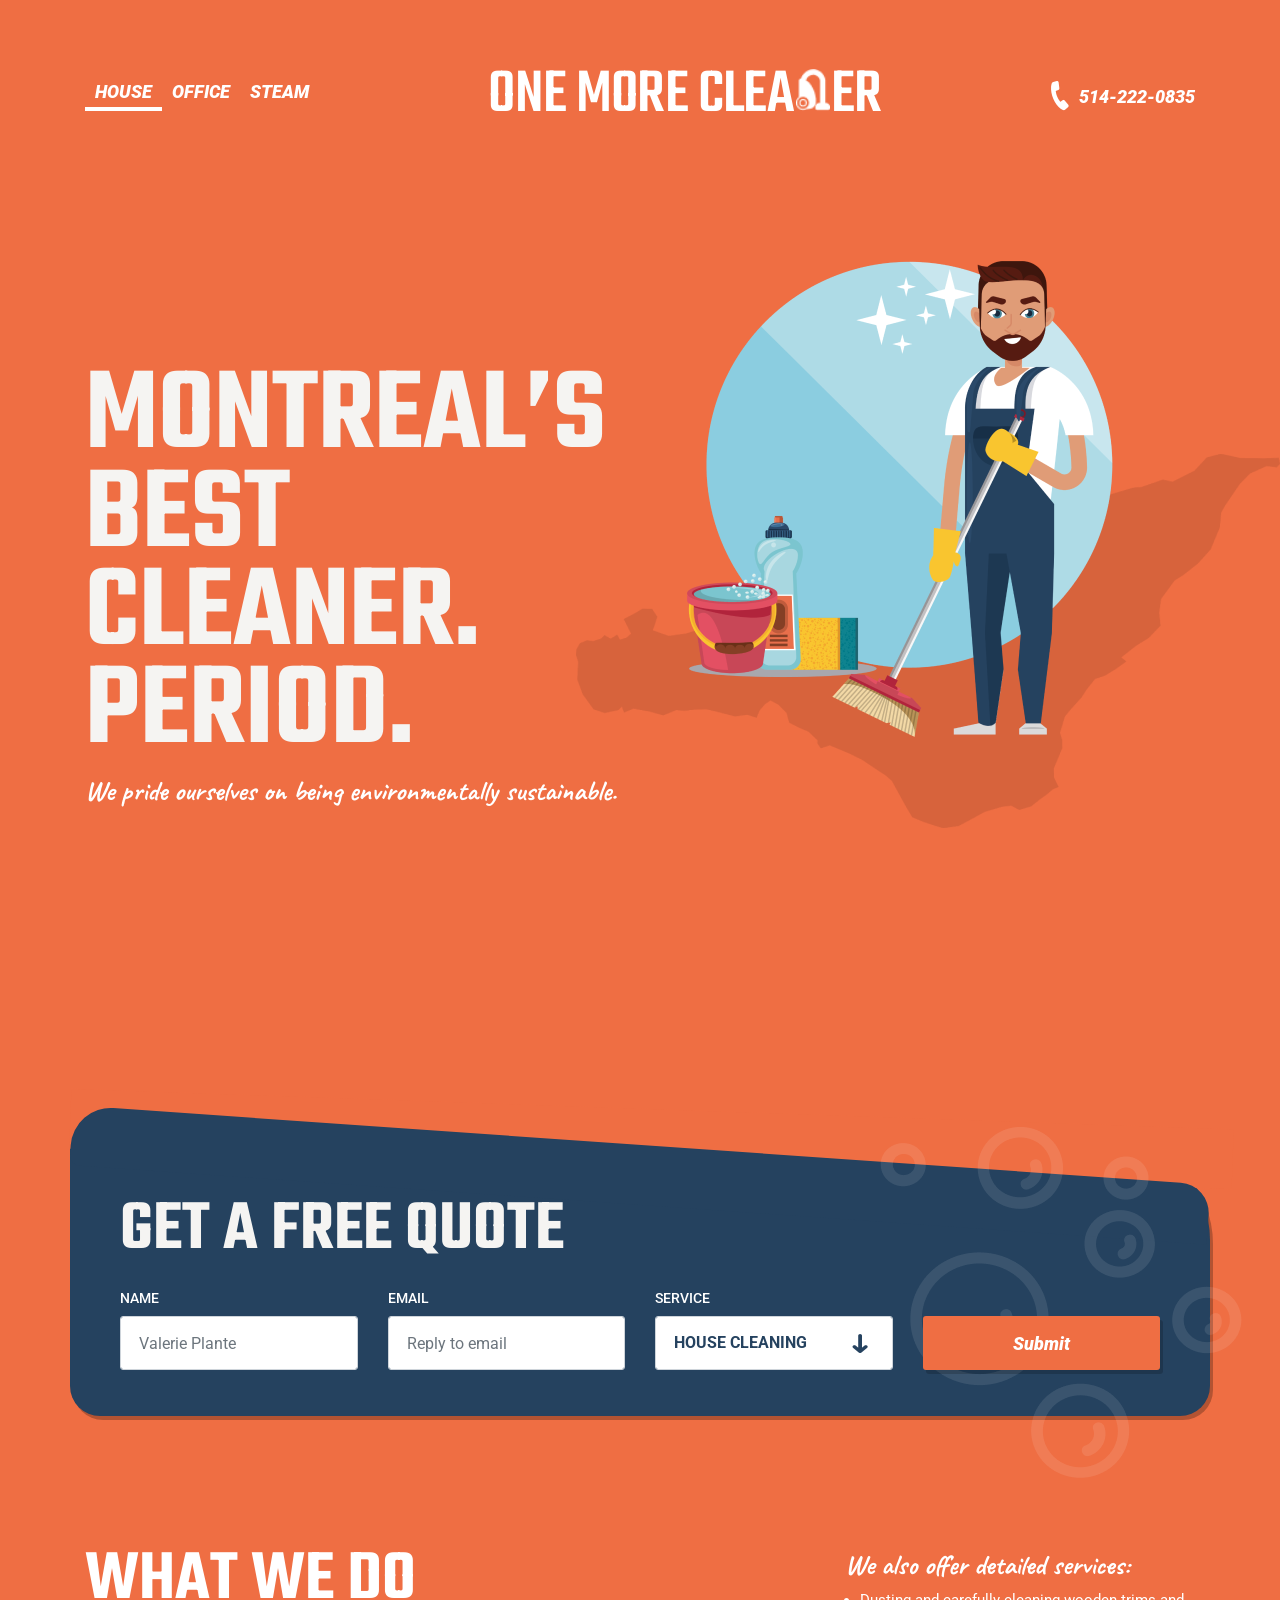
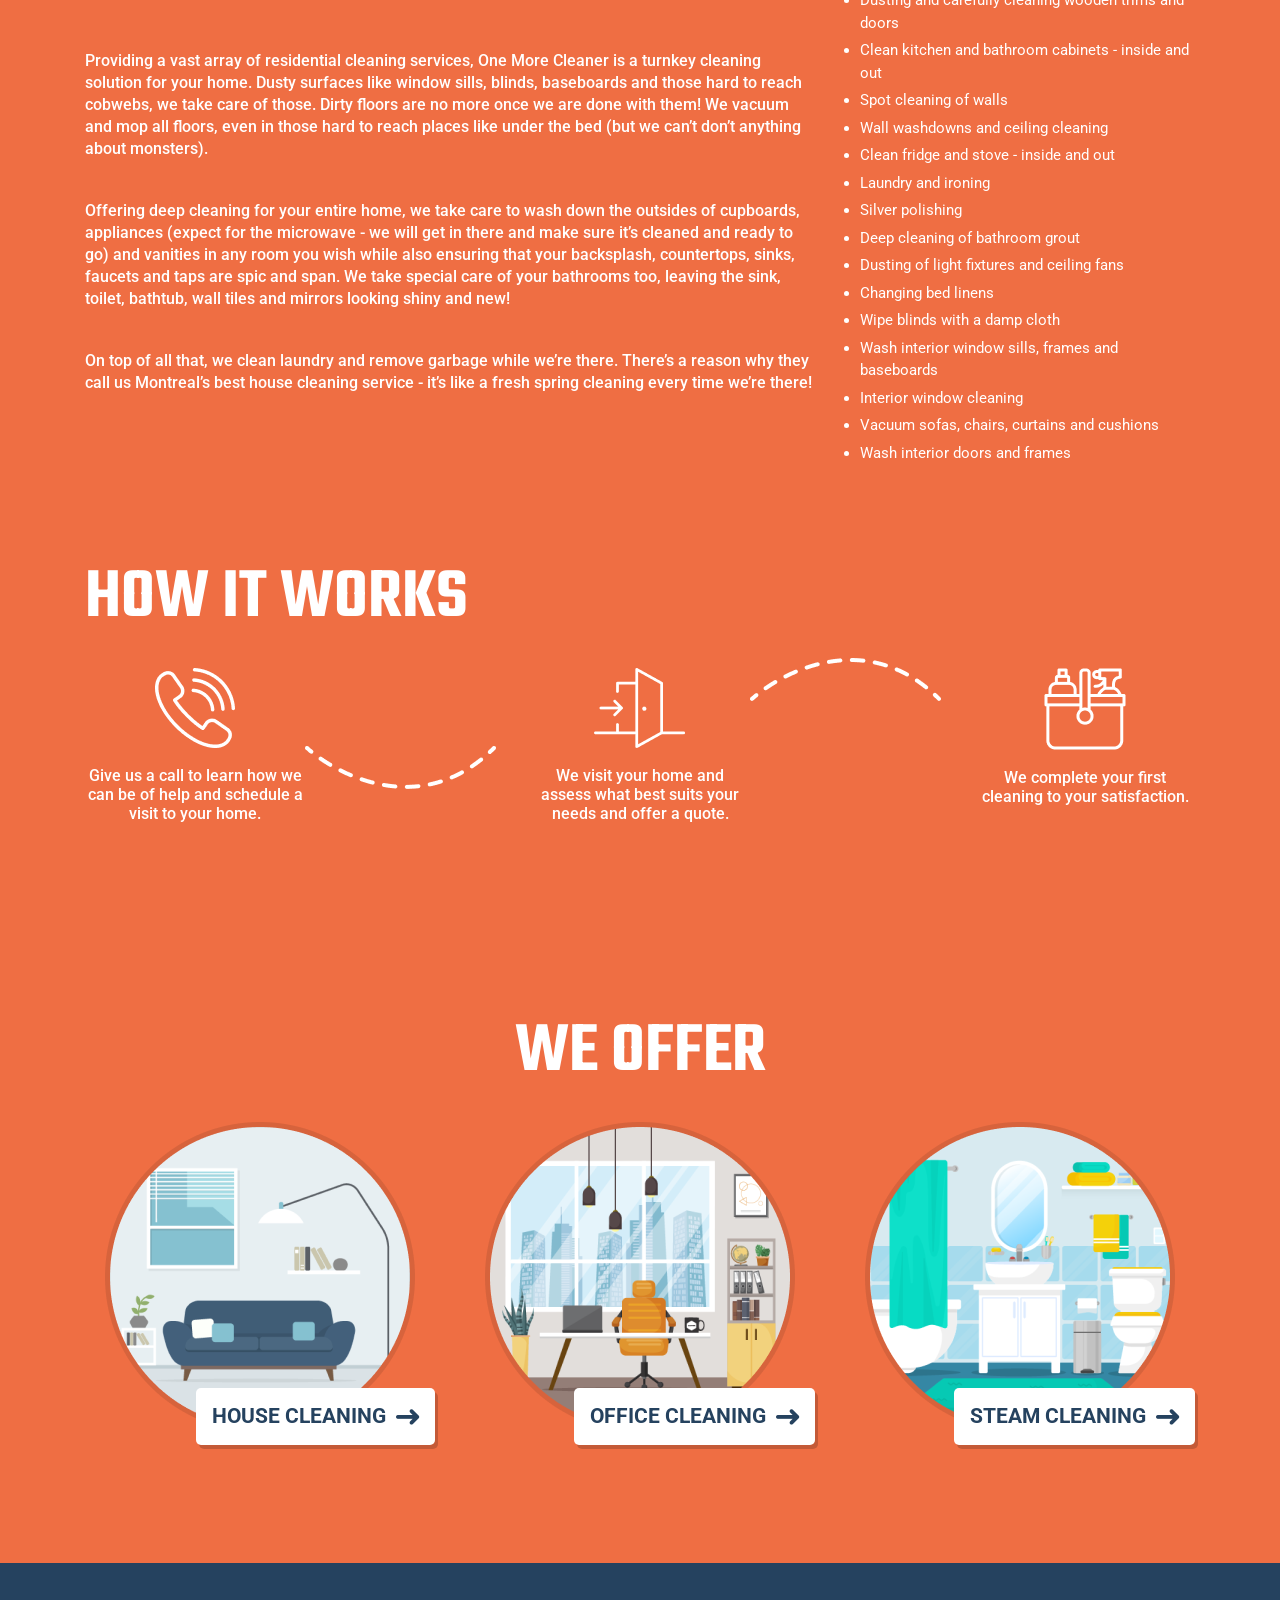
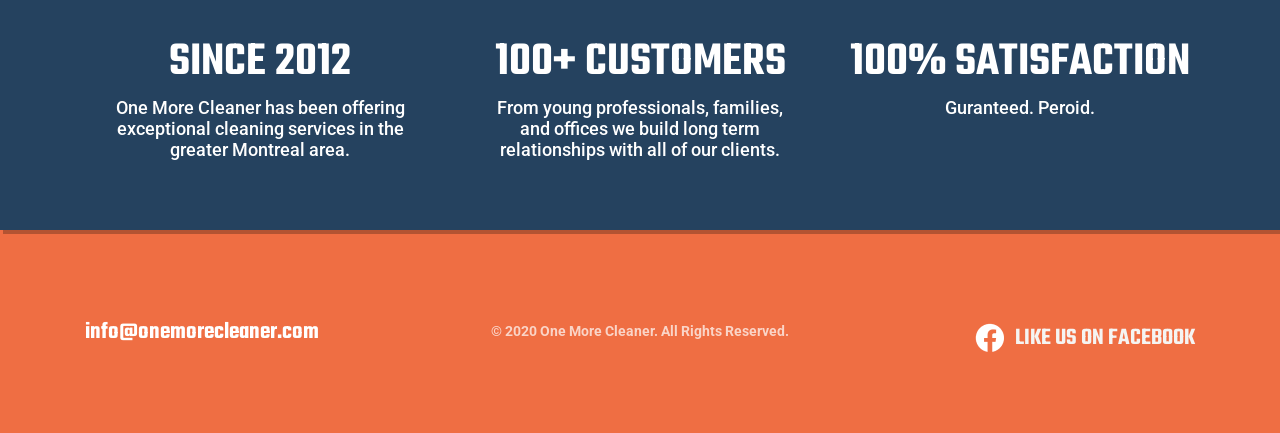
==== commit a5e266cd: "style changes" ====
--- a/test.html
+++ b/test.html
@@ -34,7 +34,7 @@
             </li>
           </ul>
         </div>
-        <a class="navbar-brand" href="#">ONE MORE CLEANER</a>
+        <a class="navbar-brand" href="#">one more clea<i></i>er</a>
         <div class="contact">
           <a href="tel:514-222-0835"><i class="icon-telephone"></i>
             <p>514-222-0835</p>
@@ -75,11 +75,11 @@
             <div class="row">
               <div class="col-md-6 col-lg-3 form-group">
                 <label for="name">Name</label>
-                <input type="text" class="form-control" id="name" aria-describedby="name" placeholder="Valerie Plante">
+                <input type="text" class="form-control" id="name" aria-describedby="name" placeholder="Valerie Plante" onfocus="this.value = ''" >
               </div>
               <div class="col-md-6 col-lg-3 form-group">
-                <label for="email">Email</label>
-                <input type="email" class="form-control" id="email" aria-describedby="emailHelp" placeholder="valerie@montreal.ca">
+                <label for="email">Email</label> 
+                <input type="email" class="form-control" id="email" aria-describedby="emailHelp" placeholder="Reply to email" onfocus="this.value = ''" >
               </div>
               <div class="col-md-6 col-lg-3 form-group arrow-down">
                 <label for="service">Service</label>
@@ -111,12 +111,8 @@
       <section class="we-do">
         <div class="container">
           <div class="row">
-            <div class="col-12">
-              <h2>WHAT WE DO</h2>
-            </div>
-          </div>
-          <div class="row">
             <div class="col-md-8">
+                <h2>WHAT WE DO</h2>
               <P>Providing a vast array of residential cleaning services, One More Cleaner is a turnkey cleaning solution for your home. Dusty surfaces like window sills, blinds, baseboards and those hard to reach cobwebs, we take care of those. Dirty floors are no more once we are done with them! We vacuum and mop all floors, even in those hard to reach places like under the bed (but we can’t don’t anything about monsters).
               </P>
               <P>Offering deep cleaning for your entire home, we take care to wash down the outsides of cupboards, appliances (expect for the microwave - we will get in there and make sure it’s cleaned and ready to go) and vanities in any room you wish while also ensuring that your backsplash, countertops, sinks, faucets and taps are spic and span. We take special care of your bathrooms too, leaving the sink, toilet, bathtub, wall tiles and mirrors looking shiny and new!
--- a/media/sass/main.css
+++ b/media/sass/main.css
@@ -51,7 +51,13 @@
 }
 
 .navbar-expand-lg {
-  padding: 20px 30px;
+  padding: 20px 15px;
+}
+
+@media (min-width: 768px) {
+  .navbar-expand-lg {
+    padding: 20px 30px;
+  }
 }
 
 @media (min-width: 992px) {
@@ -229,6 +235,16 @@
   line-height: 36px;
   letter-spacing: -0.01em;
   color: #FFFFFF;
+  text-transform: uppercase;
+}
+
+.navbar-light .navbar-brand i {
+  width: 22px;
+  height: 25px;
+  background: url(../images/vaccum.png) 0 0 no-repeat;
+  display: inline-block;
+  background-size: contain;
+  margin-left: 2px;
 }
 
 @media (min-width: 768px) {
@@ -237,10 +253,22 @@
     font-size: 64px;
     line-height: 92px;
   }
+  .navbar-light .navbar-brand i {
+    width: 35px;
+    height: 42px;
+    background: url(../images/vaccum.png) 0 0 no-repeat;
+    display: inline-block;
+    background-size: contain;
+  }
 }
 
 .navbar-light .navbar-brand:hover {
-  color: #fff;
+  color: #25425F;
+}
+
+.navbar-light .navbar-brand:hover i {
+  background: url("../images/vaccum-hover.png") 0 0 no-repeat;
+  background-size: contain;
 }
 
 .footer {
@@ -286,6 +314,11 @@
     font-size: 24px;
     line-height: 82.9%;
   }
+}
+
+.footer .user-email a:hover {
+  color: #25425F;
+  text-decoration: none;
 }
 
 .footer .reserved {
@@ -359,6 +392,11 @@
 
 .footer .facebook a img {
   padding-right: 10px;
+}
+
+.footer .facebook a:hover {
+  color: #25425F;
+  text-decoration: none;
 }
 
 html,
@@ -1091,7 +1129,7 @@
 
 .offer-info .offer-details:hover p,
 .offer-info .offer-details:hover .icon-right-arrow {
-  color: #fff;
+  color: #EF6E43;
 }
 
 @media (max-width: 767px) {
@@ -1124,6 +1162,7 @@
   color: #FFFFFF;
   text-align: center;
   padding-bottom: 40px;
+  text-transform: uppercase;
 }
 
 @media (max-width: 767px) {
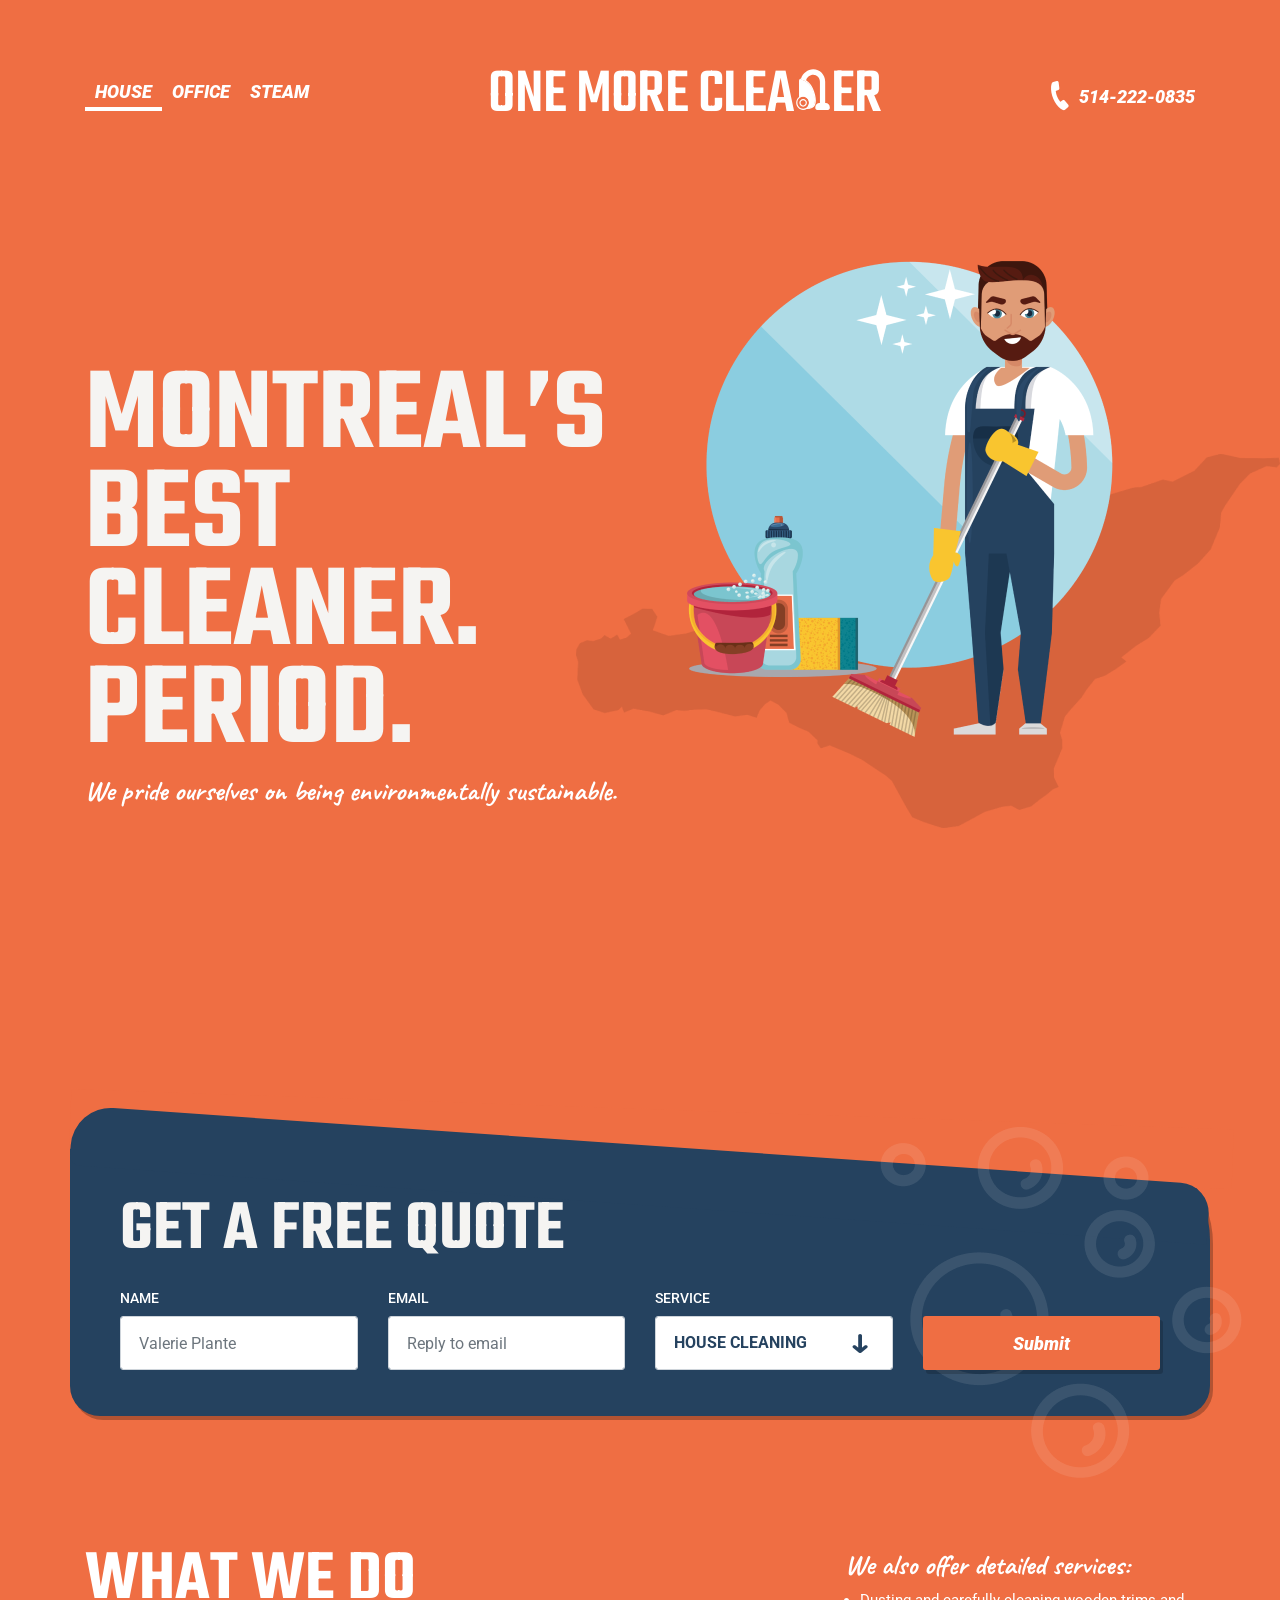
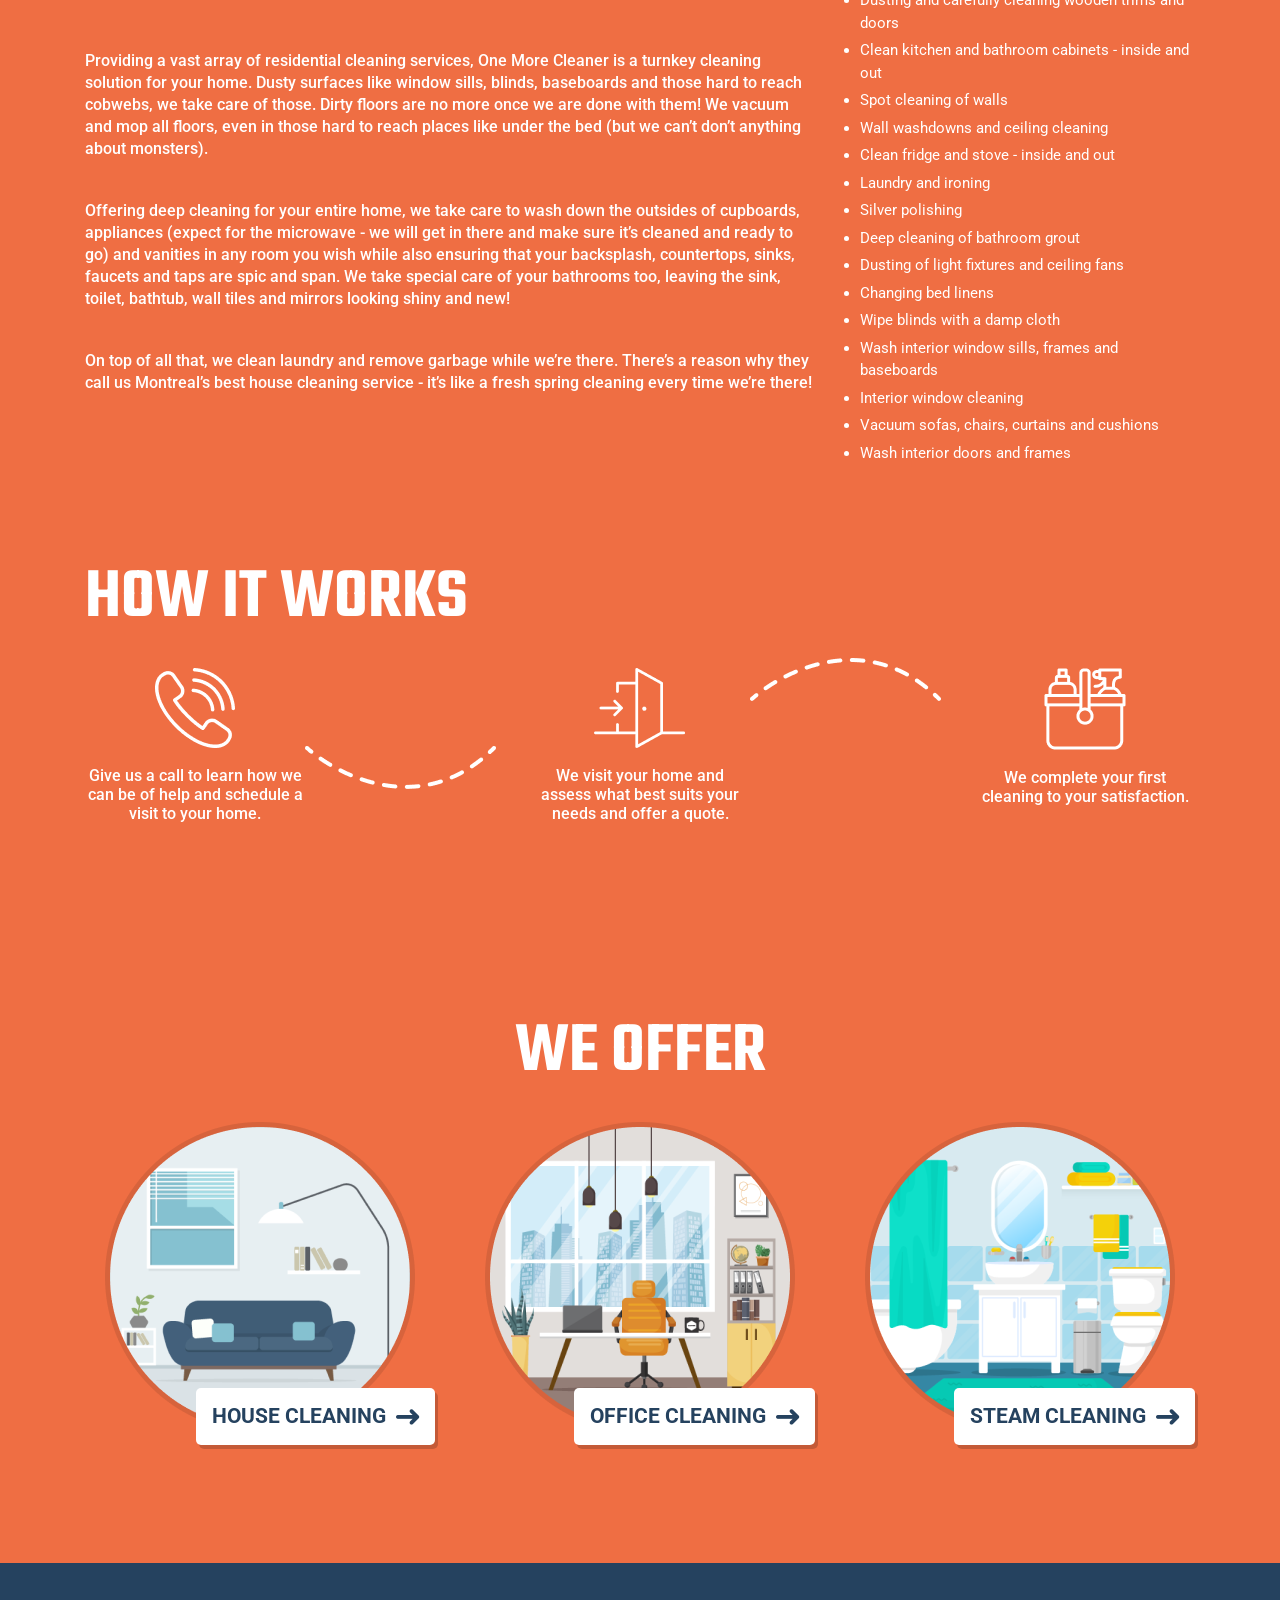
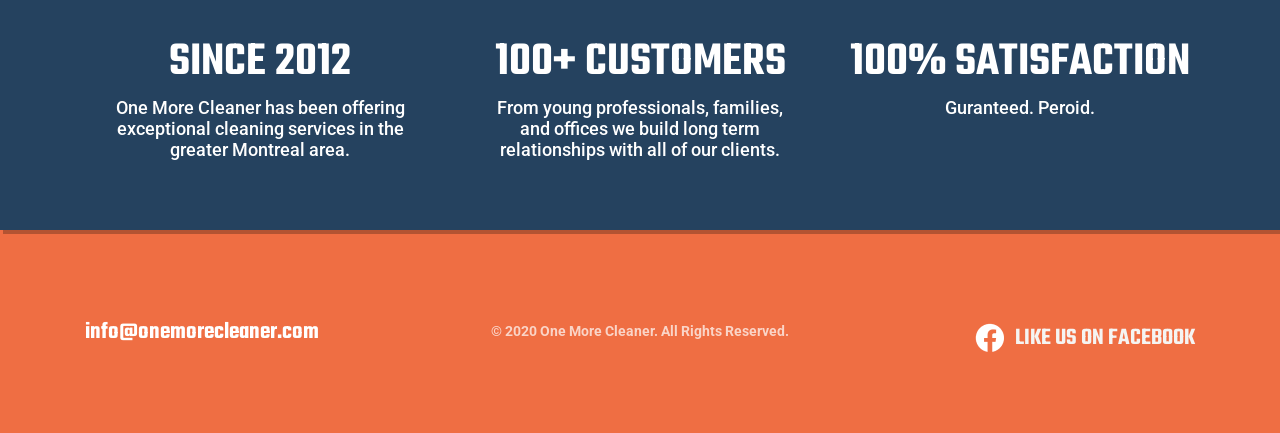
==== commit a1e2fdb3: "hover changes for images" ====
--- a/test.html
+++ b/test.html
@@ -307,7 +307,7 @@
             </div>
             <div class="col-md-4">
               <div class="facebook">
-                <a href="#"><img src="media/images/facebook.png" alt="facebook"> LIKE US ON FACEBOOK</a>
+                <a href="#"><i></i> LIKE US ON FACEBOOK</a>
               </div>
             </div>
           </div>
--- a/media/sass/main.css
+++ b/media/sass/main.css
@@ -1,1234 +1,835 @@
-@import url("https://fonts.googleapis.com/css2?family=Roboto:wght@100;300;400;500;700;900&display=swap");
-@import url("https://fonts.googleapis.com/css2?family=Teko:wght@300;400;500;600;700&display=swap");
-@import url("https://fonts.googleapis.com/css2?family=Teko:wght@300;400;500;600;700&display=swap");
-@import url("https://fonts.googleapis.com/css2?family=Roboto:wght@100;300;400;500;700;900&display=swap");
-@import url("https://fonts.googleapis.com/css2?family=Teko:wght@300;400;500;600;700&display=swap");
-@import url("https://fonts.googleapis.com/css2?family=Caveat:wght@400;700&display=swap");
-@import url("https://fonts.googleapis.com/css2?family=Teko:wght@300;400;500;600;700&display=swap");
-@import url("https://fonts.googleapis.com/css2?family=Roboto:wght@100;300;400;500;700;900&display=swap");
-@import url("https://fonts.googleapis.com/css2?family=Teko:wght@300;400;500;600;700&display=swap");
-@import url("https://fonts.googleapis.com/css2?family=Roboto:wght@100;300;400;500;700;900&display=swap");
-@import url("https://fonts.googleapis.com/css2?family=Teko:wght@300;400;500;600;700&display=swap");
-@import url("https://fonts.googleapis.com/css2?family=Roboto:wght@100;300;400;500;700;900&display=swap");
-@import url("https://fonts.googleapis.com/css2?family=Teko:wght@300;400;500;600;700&display=swap");
-@import url("https://fonts.googleapis.com/css2?family=Roboto:wght@100;300;400;500;700;900&display=swap");
-@import url("https://fonts.googleapis.com/css2?family=Teko:wght@300;400;500;600;700&display=swap");
-@import url("https://fonts.googleapis.com/css2?family=Roboto:wght@100;300;400;500;700;900&display=swap");
-@font-face {
-  font-family: 'icomoon';
-  src: url("../fonts/icomoons/icomoon.eot");
-  src: url("../fonts/icomoons/icomoon.eot?aikqhn#iefix") format("embedded-opentype"), url("../fonts/icomoons/icomoon.ttf?aikqhn") format("truetype"), url("../fonts/icomoons/icomoon.woff?aikqhn") format("woff"), url("../fonts/icomoons/icomoon.svg?aikqhn#icomoon") format("svg");
-  font-weight: normal;
-  font-style: normal;
-  font-display: block;
-}
-
-[class^="icon-"], [class*=" icon-"] {
-  /* use !important to prevent issues with browser extensions that change fonts */
-  font-family: 'icomoon' !important;
-  speak: never;
-  font-style: normal;
-  font-weight: normal;
-  font-variant: normal;
-  text-transform: none;
-  line-height: 1;
-  /* Better Font Rendering =========== */
-  -webkit-font-smoothing: antialiased;
-  -moz-osx-font-smoothing: grayscale;
-}
-
-.icon-down-arrow:before {
-  content: "\e900";
-}
-
-.icon-right-arrow:before {
-  content: "\e901";
-}
-
-.icon-telephone:before {
-  content: "\e902";
-  color: #fff;
-}
-
-.navbar-expand-lg {
-  padding: 20px 15px;
-}
-
-@media (min-width: 768px) {
-  .navbar-expand-lg {
-    padding: 20px 30px;
-  }
-}
-
-@media (min-width: 992px) {
-  .navbar-expand-lg {
-    padding: 50px 0;
-    -webkit-box-pack: justify;
-        -ms-flex-pack: justify;
-            justify-content: space-between;
-  }
-}
-
-.navbar-expand-lg .navbar-toggler {
-  border: none;
-  padding: 0;
-  color: #fff;
-  cursor: pointer;
-}
-
-.navbar-expand-lg .navbar-toggler:focus {
-  outline: none;
-}
-
-.navbar-expand-lg .navbar-toggler span {
-  width: 24px;
-  height: 4px;
-  background-color: #fff;
-  border-radius: 1px;
-  display: block;
-  margin: 5px 0;
-}
-
-@media (min-width: 992px) {
-  .navbar-expand-lg .navbar-collapse {
-    -ms-flex-preferred-size: inherit;
-        flex-basis: inherit;
-    -webkit-box-flex: inherit;
-        -ms-flex-positive: inherit;
-            flex-grow: inherit;
-  }
-}
-
-@media (max-width: 991px) {
-  .navbar-expand-lg .navbar-collapse {
-    position: absolute;
-    top: 60px;
-    background-color: #fff;
-    left: 30px;
-    right: 30px;
-    z-index: 9;
-  }
-}
-
-.navbar-expand-lg .navbar-brand img {
-  max-width: 200px;
-}
-
-@media (min-width: 992px) {
-  .navbar-expand-lg .navbar-brand img {
-    max-width: inherit;
-  }
-}
-
-.navbar-expand-lg .contact {
-  -webkit-transition: all ease 0.5s;
-  transition: all ease 0.5s;
-}
-
-.navbar-expand-lg .contact a {
-  -webkit-transition: all ease 0.5s;
-  transition: all ease 0.5s;
-}
-
-.navbar-expand-lg .contact a:hover {
-  -webkit-transition: all ease 0.5s;
-  transition: all ease 0.5s;
-  text-decoration: none;
-}
-
-.navbar-expand-lg .contact a:hover p,
-.navbar-expand-lg .contact a:hover i:before {
-  color: #25425F;
-}
-
-.navbar-expand-lg .contact p {
-  display: none;
-}
-
-@media (min-width: 992px) {
-  .navbar-expand-lg .contact p {
-    display: block;
-  }
-}
-
-.navbar-expand-lg .contact i {
-  font-size: 30px;
-}
-
-.navbar-light .navbar-nav .nav-link {
-  font-family: 'Roboto', sans-serif;
-  font-style: italic;
-  font-weight: 900;
-  font-size: 18px;
-  line-height: 21px;
-  padding: 15px 10px 15px;
-  color: #25425F;
-  text-transform: uppercase;
-  -webkit-transition: all ease 0.5s;
-  transition: all ease 0.5s;
-}
-
-@media (min-width: 992px) {
-  .navbar-light .navbar-nav .nav-link {
-    color: #fff;
-    padding: 0 10px 5px;
-  }
-}
-
-.navbar-light .navbar-nav .nav-link:hover {
-  -webkit-transition: all ease 0.5s;
-  transition: all ease 0.5s;
-  color: #25425F;
-}
-
-.navbar-light .navbar-nav .active {
-  -webkit-transition: all ease 0.5s;
-  transition: all ease 0.5s;
-}
-
-.navbar-light .navbar-nav .active:hover .nav-link {
-  -webkit-transition: all ease 0.5s;
-  transition: all ease 0.5s;
-  border-bottom: 4px solid #25425F;
-  color: #25425F;
-}
-
-.navbar-light .navbar-nav .active .nav-link {
-  border-bottom: 4px solid #25425F;
-  color: #25425F;
-}
-
-@media (min-width: 992px) {
-  .navbar-light .navbar-nav .active .nav-link {
-    color: #fff;
-    border-bottom: 4px solid #fff;
-  }
-}
-
-.navbar-light .contact a {
-  display: block;
-  display: -webkit-box;
-  display: -ms-flexbox;
-  display: flex;
-  -webkit-box-align: center;
-      -ms-flex-align: center;
-          align-items: center;
-}
-
-.navbar-light .contact p {
-  font-family: 'Roboto', sans-serif;
-  font-style: italic;
-  font-weight: 900;
-  font-size: 18px;
-  line-height: 21px;
-  color: #fff;
-  padding-left: 10px;
-}
-
-.navbar-light .navbar-brand {
-  padding: 6px 0 0 0;
-  margin: 0;
-  font-family: 'Teko', sans-serif;
-  font-style: normal;
-  font-weight: 500;
-  font-size: 36px;
-  line-height: 36px;
-  letter-spacing: -0.01em;
-  color: #FFFFFF;
-  text-transform: uppercase;
-}
-
-.navbar-light .navbar-brand i {
-  width: 22px;
-  height: 25px;
-  background: url(../images/vaccum.png) 0 0 no-repeat;
-  display: inline-block;
-  background-size: contain;
-  margin-left: 2px;
-}
-
-@media (min-width: 768px) {
-  .navbar-light .navbar-brand {
-    padding-top: 0;
-    font-size: 64px;
-    line-height: 92px;
-  }
-  .navbar-light .navbar-brand i {
-    width: 35px;
-    height: 42px;
-    background: url(../images/vaccum.png) 0 0 no-repeat;
-    display: inline-block;
-    background-size: contain;
-  }
-}
-
-.navbar-light .navbar-brand:hover {
-  color: #25425F;
-}
-
-.navbar-light .navbar-brand:hover i {
-  background: url("../images/vaccum-hover.png") 0 0 no-repeat;
-  background-size: contain;
-}
-
-.footer {
-  padding-bottom: 40px;
-  padding-top: 20px;
-}
-
-@media (min-width: 768px) {
-  .footer {
-    padding-bottom: 80px;
-    padding-top: 15px;
-  }
-}
-
-@media (max-width: 767px) {
-  .footer .row {
-    -webkit-box-orient: vertical;
-    -webkit-box-direction: reverse;
-        -ms-flex-direction: column-reverse;
-            flex-direction: column-reverse;
-  }
-}
-
-@media (max-width: 767px) {
-  .footer .user-email {
-    display: none;
-  }
-}
-
-.footer .user-email a {
-  font-family: 'Teko', sans-serif;
-  font-size: 14px;
-  font-style: normal;
-  font-weight: 600;
-  line-height: 20px;
-  letter-spacing: 0em;
-  text-align: left;
-  color: #fff;
-}
-
-@media (min-width: 992px) {
-  .footer .user-email a {
-    font-size: 24px;
-    line-height: 82.9%;
-  }
-}
-
-.footer .user-email a:hover {
-  color: #25425F;
-  text-decoration: none;
-}
-
-.footer .reserved {
-  text-align: center;
-}
-
-.footer .reserved p {
-  font-family: 'Roboto', sans-serif;
-  font-size: 14px;
-  font-style: normal;
-  font-weight: 700;
-  line-height: 16px;
-  letter-spacing: 0em;
-  text-align: left;
-  color: rgba(255, 255, 255, 0.7);
-  display: inline-block;
-}
-
-@media (min-width: 768px) {
-  .footer .reserved p {
-    font-size: 12px;
-  }
-}
-
-@media (min-width: 992px) {
-  .footer .reserved p {
-    font-size: 14px;
-  }
-}
-
-@media (max-width: 767px) {
-  .footer .facebook {
-    margin-bottom: 40px;
-  }
-}
-
-.footer .facebook a {
-  font-family: 'Teko', sans-serif;
-  display: -webkit-box;
-  display: -ms-flexbox;
-  display: flex;
-  -webkit-box-align: center;
-      -ms-flex-align: center;
-          align-items: center;
-  -webkit-box-pack: end;
-      -ms-flex-pack: end;
-          justify-content: flex-end;
-  font-size: 24px;
-  line-height: 82.9%;
-  font-style: normal;
-  font-weight: 600;
-  letter-spacing: 0em;
-  text-align: left;
-  color: #F5F4F2;
-}
-
-@media (max-width: 991px) {
-  .footer .facebook a {
-    font-size: 14px;
-  }
-}
-
-@media (max-width: 767px) {
-  .footer .facebook a {
-    -webkit-box-pack: center;
-        -ms-flex-pack: center;
-            justify-content: center;
-    font-size: 20px;
-  }
-}
-
-.footer .facebook a img {
-  padding-right: 10px;
-}
-
-.footer .facebook a:hover {
-  color: #25425F;
-  text-decoration: none;
-}
-
-html,
-body,
-div,
-span,
-applet,
-object,
-iframe,
-h1,
-h2,
-h3,
-h4,
-h5,
-h6,
-p,
-blockquote,
-pre,
-a,
-abbr,
-acronym,
-address,
-big,
-cite,
-code,
-del,
-dfn,
-em,
-img,
-ins,
-kbd,
-q,
-s,
-samp,
-small,
-strike,
-strong,
-sub,
-sup,
-tt,
-var,
-b,
-u,
-i,
-center,
-dl,
-dt,
-dd,
-ol,
-ul,
-li,
-fieldset,
-form,
-label,
-legend,
-table,
-caption,
-tbody,
-tfoot,
-thead,
-tr,
-th,
-td,
-article,
-aside,
-canvas,
-details,
-embed,
-figure,
-figcaption,
-footer,
-header,
-hgroup,
-menu,
-nav,
-output,
-ruby,
-section,
-summary,
-time,
-mark,
-audio,
-video {
-  margin: 0;
-  padding: 0;
-  border: 0;
-  font-size: 100%;
-  vertical-align: baseline;
-}
-
-/* HTML5 display-role reset for older browsers */
-article,
-aside,
-details,
-figcaption,
-figure,
-footer,
-header,
-hgroup,
-menu,
-nav,
-section {
-  display: block;
-}
-
-body,
-html {
-  height: 100%;
-  line-height: 1;
-  font-family: 'Roboto', sans-serif;
-  background-color: #EF6E43;
-}
-
-ol,
-ul {
-  list-style: none;
-  padding: 0;
-  margin: 0;
-}
-
-blockquote,
-q {
-  quotes: none;
-}
-
-blockquote:before,
-blockquote:after,
-q:before,
-q:after {
-  content: '';
-  content: none;
-}
-
-table {
-  border-collapse: collapse;
-  border-spacing: 0;
-}
-
-section {
-  padding: 50px 0;
-}
-
-section.we-do {
-  padding-left: 25px;
-  padding-right: 25px;
-}
-
-@media (min-width: 769px) {
-  section.we-do {
-    padding-left: 0;
-    padding-right: 0;
-  }
-}
-
-.btn.btn-primary {
-  background: #EF6E43;
-  -webkit-box-shadow: 3px 4px 0px rgba(0, 0, 0, 0.18);
-          box-shadow: 3px 4px 0px rgba(0, 0, 0, 0.18);
-  border-radius: 3px;
-  border: none;
-  font-style: italic;
-  font-weight: 900;
-  font-size: 18px;
-  line-height: 21px;
-  color: #FFFFFF;
-  height: 54px;
-  padding: 0 60px;
-  -webkit-transition: all ease 1s;
-  transition: all ease 1s;
-}
-
-.btn.btn-primary:hover {
-  -webkit-transition: all ease 1s;
-  transition: all ease 1s;
-  color: #EF6E43;
-  background-color: #fff;
-}
-
-.main-wrapper {
-  overflow: hidden;
-}
-
-.hero-banner {
-  position: relative;
-}
-
-@media (max-width: 991px) {
-  .hero-banner {
-    padding-top: 35px;
-  }
-}
-
-.hero-banner .hero-img {
-  position: absolute;
-  right: 0;
-  top: 0;
-}
-
-@media (max-width: 767px) {
-  .hero-banner .hero-img {
-    right: -40px;
-    top: 37px;
-  }
-}
-
-@media (max-width: 991px) {
-  .hero-banner .hero-img img {
-    max-width: 420px;
-  }
-}
-
-@media (max-width: 767px) {
-  .hero-banner .hero-img img {
-    max-width: 260px;
-  }
-}
-
-@media (min-width: 1024px) {
-  .hero-banner .hero-img img {
-    max-width: 600px;
-  }
-}
-
-@media (min-width: 1200px) {
-  .hero-banner .hero-img img {
-    max-width: inherit;
-  }
-}
-
-.hero-intro {
-  height: 77vh;
-  display: -webkit-box;
-  display: -ms-flexbox;
-  display: flex;
-  -webkit-box-orient: vertical;
-  -webkit-box-direction: normal;
-      -ms-flex-direction: column;
-          flex-direction: column;
-  -webkit-box-pack: center;
-      -ms-flex-pack: center;
-          justify-content: center;
-  position: relative;
-  z-index: 1;
-}
-
-@media (max-width: 991px) {
-  .hero-intro {
-    height: auto;
-  }
-}
-
-.hero-intro h1 {
-  font-family: 'Teko', sans-serif;
-  font-size: 48px;
-  line-height: 82.9%;
-  max-width: 249px;
-  font-weight: 600;
-  font-style: normal;
-  letter-spacing: 0em;
-  text-align: left;
-  color: #F5F4F2;
-  margin-bottom: 10px;
-}
-
-@media (min-width: 768px) {
-  .hero-intro h1 {
-    font-size: 60px;
-    line-height: 60px;
-    max-width: inherit;
-  }
-}
-
-@media (min-width: 992px) {
-  .hero-intro h1 {
-    font-size: 120px;
-    line-height: 82.9%;
-  }
-}
-
-.hero-intro p {
-  font-family: 'Caveat', cursive;
-  font-size: 28px;
-  line-height: 35px;
-  font-style: normal;
-  font-weight: 700;
-  letter-spacing: 0em;
-  text-align: left;
-  color: #FFF;
-}
-
-@media (max-width: 767px) {
-  .hero-intro p {
-    font-size: 18px;
-    line-height: 20px;
-    max-width: 165px;
-  }
-}
-
-@media (min-width: 768px) {
-  .quote-section {
-    padding-top: 150px;
-    padding-bottom: 85px;
-  }
-}
-
-.quote-section h2 {
-  font-family: 'Teko', sans-serif;
-  font-weight: 600;
-  font-size: 28px;
-  line-height: 82.9%;
-  color: #F5F4F2;
-  margin-bottom: 30px;
-}
-
-@media (min-width: 768px) {
-  .quote-section h2 {
-    font-size: 72px;
-    line-height: 82.9%;
-  }
-}
-
-.quote-section div {
-  color: #F5F4F2;
-}
-
-.quote-section .container {
-  background: #25425F;
-  -webkit-box-shadow: 3px 4px 0px rgba(0, 0, 0, 0.25);
-          box-shadow: 3px 4px 0px rgba(0, 0, 0, 0.25);
-  padding: 66px 50px 30px;
-  position: relative;
-}
-
-@media (min-width: 768px) {
-  .quote-section .container {
-    border-bottom-right-radius: 30px;
-    border-bottom-left-radius: 30px;
-    border-top-right-radius: 80px;
-  }
-}
-
-@media (min-width: 992px) {
-  .quote-section .container {
-    border-top-right-radius: 105px;
-  }
-}
-
-.quote-section .container:before {
-  content: "";
-  position: absolute;
-  top: 10px;
-  width: 100%;
-  height: 40px;
-  left: 0;
-  -webkit-transform: rotate(1.5deg);
-          transform: rotate(1.5deg);
-  background-color: #25425f;
-  z-index: 1;
-  border-bottom-left-radius: 10px;
-}
-
-@media (min-width: 768px) {
-  .quote-section .container:before {
-    width: 100%;
-    height: 45px;
-    left: 0px;
-    -webkit-transform: rotate(4deg);
-            transform: rotate(4deg);
-    border-top-left-radius: 40px;
-    border-top-right-radius: 30px;
-  }
-}
-
-@media (min-width: 992px) {
-  .quote-section .container:before {
-    height: 60px;
-  }
-}
-
-.quote-section .container:after {
-  content: "";
-  position: absolute;
-  top: -26px;
-  width: 102%;
-  height: 60px;
-  background-color: #ef6e43;
-  left: 0;
-  -webkit-transform: rotate(2deg);
-          transform: rotate(2deg);
-}
-
-.quote-section .container img {
-  position: absolute;
-  right: -35px;
-  top: -15px;
-  z-index: 1;
-}
-
-@media (max-width: 991px) {
-  .quote-section .container img {
-    display: none;
-  }
-}
-
-.quote-section .form-group label {
-  font-family: 'Roboto', sans-serif;
-  font-weight: 500;
-  font-size: 14px;
-  line-height: 16px;
-  color: #FFFFFF;
-  margin-bottom: 10px;
-  text-transform: uppercase;
-}
-
-.quote-section .form-group .form-control {
-  border-radius: 3px;
-  padding: 18px;
-  height: 54px;
-  color: rgba(37, 66, 95, 0.5);
-}
-
-.quote-section .form-group select.form-control {
-  color: #25425F;
-  font-weight: bold;
-  padding-right: 0;
-  -webkit-appearance: none;
-     -moz-appearance: none;
-          appearance: none;
-  padding-top: 14px;
-  position: relative;
-}
-
-.quote-section .form-group.arrow-down .icon-down-arrow {
-  position: absolute;
-  top: 55%;
-  color: #25425F;
-  right: 40px;
-  font-size: 20px;
-  display: none;
-}
-
-@media (min-width: 768px) {
-  .quote-section .form-group.arrow-down .icon-down-arrow {
-    display: block;
-  }
-}
-
-.quote-section .last {
-  display: -webkit-box;
-  display: -ms-flexbox;
-  display: flex;
-  -webkit-box-align: end;
-      -ms-flex-align: end;
-          align-items: flex-end;
-  z-index: 9;
-}
-
-.quote-section .btn {
-  width: 100%;
-  margin-bottom: 1rem;
-}
-
-::-webkit-input-placeholder {
-  color: red;
-  opacity: 1;
-  /* Firefox */
-}
-
-:-ms-input-placeholder {
-  color: red;
-  opacity: 1;
-  /* Firefox */
-}
-
-::-ms-input-placeholder {
-  color: red;
-  opacity: 1;
-  /* Firefox */
-}
-
-::placeholder {
-  color: red;
-  opacity: 1;
-  /* Firefox */
-}
-
-:-ms-input-placeholder {
-  /* Internet Explorer 10-11 */
-  color: red;
-}
-
-::-ms-input-placeholder {
-  /* Microsoft Edge */
-  color: red;
-}
-
-.we-do p {
-  font-family: 'Roboto', sans-serif;
-  font-weight: 500;
-  font-size: 16px;
-  line-height: 22px;
-  color: #fff;
-  margin-bottom: 40px;
-}
-
-.we-do h2 {
-  font-family: 'Teko', sans-serif;
-  font-weight: 600;
-  font-size: 72px;
-  line-height: 82.9%;
-  color: #FFFFFF;
-  text-align: left;
-  padding-bottom: 40px;
-}
-
-@media (max-width: 767px) {
-  .we-do h2 {
-    font-size: 32px;
-  }
-}
-
-.we-do h5 {
-  font-family: 'Caveat', cursive;
-  font-size: 28px;
-  line-height: 1;
-  font-style: normal;
-  font-weight: 700;
-  text-align: left;
-  color: #FFF;
-  margin-top: 50px;
-  margin-bottom: 10px;
-}
-
-@media (min-width: 768px) {
-  .we-do h5 {
-    margin-top: 0;
-  }
-}
-
-.we-do ul {
-  margin-left: 15px;
-}
-
-.we-do li {
-  list-style-type: disc;
-  color: #FFF;
-  margin-bottom: 5px;
-  line-height: 1.5;
-  font-size: 15px;
-}
-
-.works {
-  text-align: center;
-}
-
-.works p {
-  font-family: 'Roboto', sans-serif;
-  font-weight: 500;
-  font-size: 16px;
-  line-height: 19px;
-  color: #fff;
-  width: 220px;
-}
-
-.works h2 {
-  font-family: 'Teko', sans-serif;
-  font-weight: 600;
-  color: #FFFFFF;
-  text-align: left;
-  padding-bottom: 40px;
-  text-align: center;
-  font-size: 32px;
-}
-
-@media (min-width: 767px) {
-  .works h2 {
-    font-size: 72px;
-    line-height: 82%;
-    text-align: left;
-  }
-}
-
-.works .how-it-works {
-  padding: 0 15px;
-  width: 100%;
-}
-
-@media (min-width: 769px) {
-  .works .how-it-works {
-    display: -webkit-box;
-    display: -ms-flexbox;
-    display: flex;
-    -webkit-box-pack: justify;
-        -ms-flex-pack: justify;
-            justify-content: space-between;
-  }
-}
-
-.works .how-it-works li {
-  margin-bottom: 100px;
-  text-align: center;
-}
-
-.works .how-it-works li img {
-  margin-bottom: 15px;
-}
-
-.works .how-it-works li.first-step {
-  position: relative;
-}
-
-.works .how-it-works li.first-step:before {
-  position: absolute;
-  content: '';
-  width: 45px;
-  height: 191px;
-  background: url("../images/works-right.png") right 0 no-repeat;
-  top: 125px;
-  right: 0;
-  background-size: 70%;
-}
-
-@media (min-width: 375px) {
-  .works .how-it-works li.first-step:before {
-    background-size: 100%;
-  }
-}
-
-@media (min-width: 768px) {
-  .works .how-it-works li.first-step:before {
-    right: 100px;
-  }
-}
-
-@media (min-width: 769px) {
-  .works .how-it-works li.first-step:before {
-    width: 191px;
-    height: 43px;
-    background: url("../images/works-down.png") right 0 no-repeat;
-    top: 50%;
-    left: 100%;
-  }
-}
-
-.works .how-it-works li.second-step {
-  position: relative;
-}
-
-.works .how-it-works li.second-step:before {
-  position: absolute;
-  content: '';
-  width: 45px;
-  height: 191px;
-  background: url("../images/works-left.png") right 0 no-repeat;
-  left: -10px;
-  top: 125px;
-  background-size: 70%;
-}
-
-@media (min-width: 375px) {
-  .works .how-it-works li.second-step:before {
-    background-size: 100%;
-  }
-}
-
-@media (min-width: 768px) {
-  .works .how-it-works li.second-step:before {
-    left: 100px;
-  }
-}
-
-@media (min-width: 769px) {
-  .works .how-it-works li.second-step:before {
-    width: 191px;
-    height: 43px;
-    background: url("../images/works-up.png") right 0 no-repeat;
-    top: -10px;
-    left: 100%;
-  }
-}
-
-.works .how-it-works li.third-step {
-  margin-bottom: 0;
-}
-
-.works .how-it-works li p {
-  margin: 0 auto;
-}
-
-.offer-info {
-  text-align: center;
-  position: relative;
-}
-
-@media (max-width: 991px) {
-  .offer-info {
-    margin-bottom: 50px;
-  }
-}
-
-.offer-info .offer-details {
-  display: -webkit-box;
-  display: -ms-flexbox;
-  display: flex;
-  -webkit-box-align: center;
-      -ms-flex-align: center;
-          align-items: center;
-  -webkit-box-pack: justify;
-      -ms-flex-pack: justify;
-          justify-content: space-between;
-  background: #FFFFFF;
-  -webkit-box-shadow: 3px 4px 0px rgba(0, 0, 0, 0.18);
-          box-shadow: 3px 4px 0px rgba(0, 0, 0, 0.18);
-  border-radius: 5px;
-  padding: 16px;
-  position: absolute;
-  bottom: -10px;
-  right: 0;
-  cursor: pointer;
-  -webkit-transition: all ease 1s;
-  transition: all ease 1s;
-}
-
-.offer-info .offer-details:hover {
-  text-decoration: none;
-  -webkit-transition: all ease 1s;
-  transition: all ease 1s;
-  background: #25425F;
-}
-
-.offer-info .offer-details:hover p,
-.offer-info .offer-details:hover .icon-right-arrow {
-  color: #EF6E43;
-}
-
-@media (max-width: 767px) {
-  .offer-info .offer-details {
-    right: 50%;
-    -webkit-transform: translateX(50%);
-            transform: translateX(50%);
-    width: 250px;
-  }
-}
-
-.offer-info .offer-details p {
-  font-family: 'Roboto', sans-serif;
-  font-weight: 700;
-  font-size: 21px;
-  line-height: 25px;
-  color: #25425F;
-  padding-right: 10px;
-}
-
-.offer-info .offer-details .icon-right-arrow {
-  color: #25425F;
-}
-
-.offers h2 {
-  font-family: 'Teko', sans-serif;
-  font-weight: 600;
-  font-size: 72px;
-  line-height: 82.9%;
-  color: #FFFFFF;
-  text-align: center;
-  padding-bottom: 40px;
-  text-transform: uppercase;
-}
-
-@media (max-width: 767px) {
-  .offers h2 {
-    font-size: 32px;
-  }
-}
-
-.customer-wrapper {
-  background: #25425F;
-  -webkit-box-shadow: 3px 4px 0px rgba(0, 0, 0, 0.25);
-          box-shadow: 3px 4px 0px rgba(0, 0, 0, 0.25);
-  padding: 80px 0 70px;
-  margin: 78px 0;
-}
-
-@media (max-width: 767px) {
-  .customer-wrapper {
-    margin: 0 0 30px;
-  }
-}
-
-.customer-wrapper .customer-info {
-  text-align: center;
-  color: #fff;
-}
-
-@media (max-width: 991px) {
-  .customer-wrapper .customer-info {
-    margin-bottom: 40px;
-  }
-}
-
-.customer-wrapper .customer-info:nth-child(3) {
-  margin-bottom: 0;
-}
-
-.customer-wrapper .customer-info h3 {
-  font-family: 'Teko', sans-serif;
-  font-size: 32px;
-  line-height: 82.9%;
-  font-style: normal;
-  font-weight: 600;
-  letter-spacing: 0em;
-  margin-bottom: 15px;
-}
-
-@media (min-width: 768px) {
-  .customer-wrapper .customer-info h3 {
-    font-size: 48px;
-  }
-}
-
-.customer-wrapper .customer-info p {
-  font-family: 'Roboto', sans-serif;
-  font-size: 14px;
-  font-style: normal;
-  font-weight: 500;
-  line-height: 21px;
-  letter-spacing: 0em;
-  padding: 0 20px;
-}
-
-@media (min-width: 768px) {
-  .customer-wrapper .customer-info p {
-    font-size: 18px;
-  }
-}
-/*# sourceMappingURL=main.css.map */+@import url("https://fonts.googleapis.com/css2?family=Roboto:wght@100;300;400;500;700;900&display=swap");
+@import url("https://fonts.googleapis.com/css2?family=Teko:wght@300;400;500;600;700&display=swap");
+@import url("https://fonts.googleapis.com/css2?family=Teko:wght@300;400;500;600;700&display=swap");
+@import url("https://fonts.googleapis.com/css2?family=Roboto:wght@100;300;400;500;700;900&display=swap");
+@import url("https://fonts.googleapis.com/css2?family=Teko:wght@300;400;500;600;700&display=swap");
+@import url("https://fonts.googleapis.com/css2?family=Caveat:wght@400;700&display=swap");
+@import url("https://fonts.googleapis.com/css2?family=Teko:wght@300;400;500;600;700&display=swap");
+@import url("https://fonts.googleapis.com/css2?family=Roboto:wght@100;300;400;500;700;900&display=swap");
+@import url("https://fonts.googleapis.com/css2?family=Teko:wght@300;400;500;600;700&display=swap");
+@import url("https://fonts.googleapis.com/css2?family=Roboto:wght@100;300;400;500;700;900&display=swap");
+@import url("https://fonts.googleapis.com/css2?family=Teko:wght@300;400;500;600;700&display=swap");
+@import url("https://fonts.googleapis.com/css2?family=Roboto:wght@100;300;400;500;700;900&display=swap");
+@import url("https://fonts.googleapis.com/css2?family=Teko:wght@300;400;500;600;700&display=swap");
+@import url("https://fonts.googleapis.com/css2?family=Roboto:wght@100;300;400;500;700;900&display=swap");
+@import url("https://fonts.googleapis.com/css2?family=Teko:wght@300;400;500;600;700&display=swap");
+@import url("https://fonts.googleapis.com/css2?family=Roboto:wght@100;300;400;500;700;900&display=swap");
+@font-face {
+  font-family: 'icomoon';
+  src: url("../fonts/icomoons/icomoon.eot");
+  src: url("../fonts/icomoons/icomoon.eot?aikqhn#iefix") format("embedded-opentype"), url("../fonts/icomoons/icomoon.ttf?aikqhn") format("truetype"), url("../fonts/icomoons/icomoon.woff?aikqhn") format("woff"), url("../fonts/icomoons/icomoon.svg?aikqhn#icomoon") format("svg");
+  font-weight: normal;
+  font-style: normal;
+  font-display: block; }
+[class^="icon-"], [class*=" icon-"] {
+  /* use !important to prevent issues with browser extensions that change fonts */
+  font-family: 'icomoon' !important;
+  speak: never;
+  font-style: normal;
+  font-weight: normal;
+  font-variant: normal;
+  text-transform: none;
+  line-height: 1;
+  /* Better Font Rendering =========== */
+  -webkit-font-smoothing: antialiased;
+  -moz-osx-font-smoothing: grayscale; }
+
+.icon-down-arrow:before {
+  content: "\e900"; }
+
+.icon-right-arrow:before {
+  content: "\e901"; }
+
+.icon-telephone:before {
+  content: "\e902";
+  color: #fff; }
+
+.navbar-expand-lg {
+  padding: 20px 15px; }
+  @media (min-width: 768px) {
+    .navbar-expand-lg {
+      padding: 20px 30px; } }
+  @media (min-width: 992px) {
+    .navbar-expand-lg {
+      padding: 50px 0;
+      justify-content: space-between; } }
+  .navbar-expand-lg .navbar-toggler {
+    border: none;
+    padding: 0;
+    color: #fff;
+    cursor: pointer; }
+    .navbar-expand-lg .navbar-toggler:focus {
+      outline: none; }
+    .navbar-expand-lg .navbar-toggler span {
+      width: 24px;
+      height: 4px;
+      background-color: #fff;
+      border-radius: 1px;
+      display: block;
+      margin: 5px 0; }
+  @media (min-width: 992px) {
+    .navbar-expand-lg .navbar-collapse {
+      flex-basis: inherit;
+      flex-grow: inherit; } }
+  @media (max-width: 991px) {
+    .navbar-expand-lg .navbar-collapse {
+      position: absolute;
+      top: 60px;
+      background-color: #fff;
+      left: 30px;
+      right: 30px;
+      z-index: 9; } }
+  .navbar-expand-lg .navbar-brand img {
+    max-width: 200px; }
+    @media (min-width: 992px) {
+      .navbar-expand-lg .navbar-brand img {
+        max-width: inherit; } }
+  .navbar-expand-lg .contact {
+    transition: all ease 0.5s; }
+    .navbar-expand-lg .contact a {
+      transition: all ease 0.5s; }
+      .navbar-expand-lg .contact a:hover {
+        transition: all ease 0.5s;
+        text-decoration: none; }
+        .navbar-expand-lg .contact a:hover p,
+        .navbar-expand-lg .contact a:hover i:before {
+          color: #25425F; }
+    .navbar-expand-lg .contact p {
+      display: none; }
+      @media (min-width: 992px) {
+        .navbar-expand-lg .contact p {
+          display: block; } }
+    .navbar-expand-lg .contact i {
+      font-size: 30px; }
+
+.navbar-light .navbar-nav .nav-link {
+  font-family: 'Roboto', sans-serif;
+  font-style: italic;
+  font-weight: 900;
+  font-size: 18px;
+  line-height: 21px;
+  padding: 15px 10px 15px;
+  color: #25425F;
+  text-transform: uppercase;
+  transition: all ease 0.5s; }
+  @media (min-width: 992px) {
+    .navbar-light .navbar-nav .nav-link {
+      color: #fff;
+      padding: 0 10px 5px; } }
+  .navbar-light .navbar-nav .nav-link:hover {
+    transition: all ease 0.5s;
+    color: #25425F; }
+.navbar-light .navbar-nav .active {
+  transition: all ease 0.5s; }
+  .navbar-light .navbar-nav .active:hover .nav-link {
+    transition: all ease 0.5s;
+    border-bottom: 4px solid #25425F;
+    color: #25425F; }
+  .navbar-light .navbar-nav .active .nav-link {
+    border-bottom: 4px solid #25425F;
+    color: #25425F; }
+    @media (min-width: 992px) {
+      .navbar-light .navbar-nav .active .nav-link {
+        color: #fff;
+        border-bottom: 4px solid #fff; } }
+.navbar-light .contact a {
+  display: block;
+  display: flex;
+  align-items: center; }
+.navbar-light .contact p {
+  font-family: 'Roboto', sans-serif;
+  font-style: italic;
+  font-weight: 900;
+  font-size: 18px;
+  line-height: 21px;
+  color: #fff;
+  padding-left: 10px; }
+.navbar-light .navbar-brand {
+  padding: 6px 0 0 0;
+  margin: 0;
+  font-family: 'Teko', sans-serif;
+  font-style: normal;
+  font-weight: 500;
+  font-size: 36px;
+  line-height: 36px;
+  letter-spacing: -0.01em;
+  color: #FFFFFF;
+  text-transform: uppercase; }
+  .navbar-light .navbar-brand i {
+    width: 22px;
+    height: 25px;
+    background: url("../images/vaccum.svg") 0 0 no-repeat;
+    display: inline-block;
+    background-size: contain;
+    margin-left: 2px; }
+  @media (min-width: 768px) {
+    .navbar-light .navbar-brand {
+      padding-top: 0;
+      font-size: 64px;
+      line-height: 92px; }
+      .navbar-light .navbar-brand i {
+        width: 35px;
+        height: 42px;
+        background: url("../images/vaccum.svg") 0 0 no-repeat;
+        display: inline-block;
+        background-size: contain; } }
+  .navbar-light .navbar-brand:hover {
+    color: #25425F; }
+    .navbar-light .navbar-brand:hover i {
+      background: url("../images/vaccum-hover.svg") 0 0 no-repeat;
+      background-size: contain; }
+
+.footer {
+  padding-bottom: 40px;
+  padding-top: 20px; }
+  @media (min-width: 768px) {
+    .footer {
+      padding-bottom: 80px;
+      padding-top: 15px; } }
+  @media (max-width: 767px) {
+    .footer .row {
+      flex-direction: column-reverse; } }
+  @media (max-width: 767px) {
+    .footer .user-email {
+      display: none; } }
+  .footer .user-email a {
+    font-family: 'Teko', sans-serif;
+    font-size: 14px;
+    font-style: normal;
+    font-weight: 600;
+    line-height: 20px;
+    letter-spacing: 0em;
+    text-align: left;
+    color: #fff; }
+    @media (min-width: 992px) {
+      .footer .user-email a {
+        font-size: 24px;
+        line-height: 82.9%; } }
+    .footer .user-email a:hover {
+      color: #25425F;
+      text-decoration: none; }
+  .footer .reserved {
+    text-align: center; }
+    .footer .reserved p {
+      font-family: 'Roboto', sans-serif;
+      font-size: 14px;
+      font-style: normal;
+      font-weight: 700;
+      line-height: 16px;
+      letter-spacing: 0em;
+      text-align: left;
+      color: rgba(255, 255, 255, 0.7);
+      display: inline-block; }
+      @media (min-width: 768px) {
+        .footer .reserved p {
+          font-size: 12px; } }
+      @media (min-width: 992px) {
+        .footer .reserved p {
+          font-size: 14px; } }
+  @media (max-width: 767px) {
+    .footer .facebook {
+      margin-bottom: 40px; } }
+  .footer .facebook a {
+    font-family: 'Teko', sans-serif;
+    display: flex;
+    align-items: center;
+    justify-content: flex-end;
+    font-size: 24px;
+    line-height: 82.9%;
+    font-style: normal;
+    font-weight: 600;
+    letter-spacing: 0em;
+    text-align: left;
+    color: #F5F4F2; }
+    @media (max-width: 991px) {
+      .footer .facebook a {
+        font-size: 14px; } }
+    @media (max-width: 767px) {
+      .footer .facebook a {
+        justify-content: center;
+        font-size: 20px; } }
+    .footer .facebook a img {
+      padding-right: 10px; }
+    .footer .facebook a:hover {
+      color: #25425F;
+      text-decoration: none; }
+      .footer .facebook a:hover i {
+        background: url("../images/facebook-hover.png") 0 0 no-repeat; }
+    .footer .facebook a i {
+      background: url("../images/facebook.png") 0 0 no-repeat;
+      width: 30px;
+      height: 30px;
+      margin-right: 10px; }
+
+html,
+body,
+div,
+span,
+applet,
+object,
+iframe,
+h1,
+h2,
+h3,
+h4,
+h5,
+h6,
+p,
+blockquote,
+pre,
+a,
+abbr,
+acronym,
+address,
+big,
+cite,
+code,
+del,
+dfn,
+em,
+img,
+ins,
+kbd,
+q,
+s,
+samp,
+small,
+strike,
+strong,
+sub,
+sup,
+tt,
+var,
+b,
+u,
+i,
+center,
+dl,
+dt,
+dd,
+ol,
+ul,
+li,
+fieldset,
+form,
+label,
+legend,
+table,
+caption,
+tbody,
+tfoot,
+thead,
+tr,
+th,
+td,
+article,
+aside,
+canvas,
+details,
+embed,
+figure,
+figcaption,
+footer,
+header,
+hgroup,
+menu,
+nav,
+output,
+ruby,
+section,
+summary,
+time,
+mark,
+audio,
+video {
+  margin: 0;
+  padding: 0;
+  border: 0;
+  font-size: 100%;
+  vertical-align: baseline; }
+
+/* HTML5 display-role reset for older browsers */
+article,
+aside,
+details,
+figcaption,
+figure,
+footer,
+header,
+hgroup,
+menu,
+nav,
+section {
+  display: block; }
+
+body,
+html {
+  height: 100%;
+  line-height: 1;
+  font-family: 'Roboto', sans-serif;
+  background-color: #EF6E43; }
+
+ol,
+ul {
+  list-style: none;
+  padding: 0;
+  margin: 0; }
+
+blockquote,
+q {
+  quotes: none; }
+
+blockquote:before,
+blockquote:after,
+q:before,
+q:after {
+  content: '';
+  content: none; }
+
+table {
+  border-collapse: collapse;
+  border-spacing: 0; }
+
+section {
+  padding: 50px 0; }
+  section.we-do {
+    padding-left: 25px;
+    padding-right: 25px; }
+    @media (min-width: 769px) {
+      section.we-do {
+        padding-left: 0;
+        padding-right: 0; } }
+
+.btn.btn-primary {
+  background: #EF6E43;
+  box-shadow: 3px 4px 0px rgba(0, 0, 0, 0.18);
+  border-radius: 3px;
+  border: none;
+  font-style: italic;
+  font-weight: 900;
+  font-size: 18px;
+  line-height: 21px;
+  color: #FFFFFF;
+  height: 54px;
+  padding: 0 60px;
+  transition: all ease 1s; }
+  .btn.btn-primary:hover {
+    transition: all ease 1s;
+    color: #EF6E43;
+    background-color: #fff; }
+
+.main-wrapper {
+  overflow: hidden; }
+
+.hero-banner {
+  position: relative; }
+  @media (max-width: 991px) {
+    .hero-banner {
+      padding-top: 35px; } }
+  .hero-banner .hero-img {
+    position: absolute;
+    right: 0;
+    top: 0; }
+    @media (max-width: 767px) {
+      .hero-banner .hero-img {
+        right: -40px;
+        top: 37px; } }
+    @media (max-width: 991px) {
+      .hero-banner .hero-img img {
+        max-width: 420px; } }
+    @media (max-width: 767px) {
+      .hero-banner .hero-img img {
+        max-width: 260px; } }
+    @media (min-width: 1024px) {
+      .hero-banner .hero-img img {
+        max-width: 600px; } }
+    @media (min-width: 1200px) {
+      .hero-banner .hero-img img {
+        max-width: inherit; } }
+
+.hero-intro {
+  height: 77vh;
+  display: flex;
+  flex-direction: column;
+  justify-content: center;
+  position: relative;
+  z-index: 1; }
+  @media (max-width: 991px) {
+    .hero-intro {
+      height: auto; } }
+  .hero-intro h1 {
+    font-family: 'Teko', sans-serif;
+    font-size: 48px;
+    line-height: 82.9%;
+    max-width: 249px;
+    font-weight: 600;
+    font-style: normal;
+    letter-spacing: 0em;
+    text-align: left;
+    color: #F5F4F2;
+    margin-bottom: 10px; }
+    @media (min-width: 768px) {
+      .hero-intro h1 {
+        font-size: 60px;
+        line-height: 60px;
+        max-width: inherit; } }
+    @media (min-width: 992px) {
+      .hero-intro h1 {
+        font-size: 120px;
+        line-height: 82.9%; } }
+  .hero-intro p {
+    font-family: 'Caveat', cursive;
+    font-size: 28px;
+    line-height: 35px;
+    font-style: normal;
+    font-weight: 700;
+    letter-spacing: 0em;
+    text-align: left;
+    color: #FFF; }
+    @media (max-width: 767px) {
+      .hero-intro p {
+        font-size: 18px;
+        line-height: 20px;
+        max-width: 165px; } }
+
+@media (min-width: 768px) {
+  .quote-section {
+    padding-top: 150px;
+    padding-bottom: 85px; } }
+.quote-section h2 {
+  font-family: 'Teko', sans-serif;
+  font-weight: 600;
+  font-size: 28px;
+  line-height: 82.9%;
+  color: #F5F4F2;
+  margin-bottom: 30px; }
+  @media (min-width: 768px) {
+    .quote-section h2 {
+      font-size: 72px;
+      line-height: 82.9%; } }
+.quote-section div {
+  color: #F5F4F2; }
+.quote-section .container {
+  background: #25425F;
+  box-shadow: 3px 4px 0px rgba(0, 0, 0, 0.25);
+  padding: 66px 50px 30px;
+  position: relative; }
+  @media (min-width: 768px) {
+    .quote-section .container {
+      border-bottom-right-radius: 30px;
+      border-bottom-left-radius: 30px;
+      border-top-right-radius: 80px; } }
+  @media (min-width: 992px) {
+    .quote-section .container {
+      border-top-right-radius: 105px; } }
+  .quote-section .container:before {
+    content: "";
+    position: absolute;
+    top: 10px;
+    width: 100%;
+    height: 40px;
+    left: 0;
+    transform: rotate(1.5deg);
+    background-color: #25425f;
+    z-index: 1;
+    border-bottom-left-radius: 10px; }
+    @media (min-width: 768px) {
+      .quote-section .container:before {
+        width: 100%;
+        height: 45px;
+        left: 0px;
+        transform: rotate(4deg);
+        border-top-left-radius: 40px;
+        border-top-right-radius: 30px; } }
+    @media (min-width: 992px) {
+      .quote-section .container:before {
+        height: 60px; } }
+  .quote-section .container:after {
+    content: "";
+    position: absolute;
+    top: -26px;
+    width: 102%;
+    height: 60px;
+    background-color: #ef6e43;
+    left: 0;
+    transform: rotate(2deg); }
+  .quote-section .container img {
+    position: absolute;
+    right: -35px;
+    top: -15px;
+    z-index: 1; }
+    @media (max-width: 991px) {
+      .quote-section .container img {
+        display: none; } }
+.quote-section .form-group label {
+  font-family: 'Roboto', sans-serif;
+  font-weight: 500;
+  font-size: 14px;
+  line-height: 16px;
+  color: #FFFFFF;
+  margin-bottom: 10px;
+  text-transform: uppercase; }
+.quote-section .form-group .form-control {
+  border-radius: 3px;
+  padding: 18px;
+  height: 54px;
+  color: rgba(37, 66, 95, 0.5); }
+.quote-section .form-group select.form-control {
+  color: #25425F;
+  font-weight: bold;
+  padding-right: 0;
+  appearance: none;
+  padding-top: 14px;
+  position: relative; }
+.quote-section .form-group.arrow-down .icon-down-arrow {
+  position: absolute;
+  top: 55%;
+  color: #25425F;
+  right: 40px;
+  font-size: 20px;
+  display: none; }
+  @media (min-width: 768px) {
+    .quote-section .form-group.arrow-down .icon-down-arrow {
+      display: block; } }
+.quote-section .last {
+  display: flex;
+  align-items: flex-end;
+  z-index: 9; }
+.quote-section .btn {
+  width: 100%;
+  margin-bottom: 1rem; }
+
+::placeholder {
+  color: red;
+  opacity: 1;
+  /* Firefox */ }
+
+:-ms-input-placeholder {
+  /* Internet Explorer 10-11 */
+  color: red; }
+
+::-ms-input-placeholder {
+  /* Microsoft Edge */
+  color: red; }
+
+.we-do p {
+  font-family: 'Roboto', sans-serif;
+  font-weight: 500;
+  font-size: 16px;
+  line-height: 22px;
+  color: #fff;
+  margin-bottom: 40px; }
+.we-do h2 {
+  font-family: 'Teko', sans-serif;
+  font-weight: 600;
+  font-size: 72px;
+  line-height: 82.9%;
+  color: #FFFFFF;
+  text-align: left;
+  padding-bottom: 40px; }
+  @media (max-width: 767px) {
+    .we-do h2 {
+      font-size: 32px; } }
+.we-do h5 {
+  font-family: 'Caveat', cursive;
+  font-size: 28px;
+  line-height: 1;
+  font-style: normal;
+  font-weight: 700;
+  text-align: left;
+  color: #FFF;
+  margin-top: 50px;
+  margin-bottom: 10px; }
+  @media (min-width: 768px) {
+    .we-do h5 {
+      margin-top: 0; } }
+.we-do ul {
+  margin-left: 15px; }
+.we-do li {
+  list-style-type: disc;
+  color: #FFF;
+  margin-bottom: 5px;
+  line-height: 1.5;
+  font-size: 15px; }
+
+.works {
+  text-align: center; }
+  .works p {
+    font-family: 'Roboto', sans-serif;
+    font-weight: 500;
+    font-size: 16px;
+    line-height: 19px;
+    color: #fff;
+    width: 220px; }
+  .works h2 {
+    font-family: 'Teko', sans-serif;
+    font-weight: 600;
+    color: #FFFFFF;
+    text-align: left;
+    padding-bottom: 40px;
+    text-align: center;
+    font-size: 32px; }
+    @media (min-width: 767px) {
+      .works h2 {
+        font-size: 72px;
+        line-height: 82%;
+        text-align: left; } }
+  .works .how-it-works {
+    padding: 0 15px;
+    width: 100%; }
+    @media (min-width: 769px) {
+      .works .how-it-works {
+        display: flex;
+        justify-content: space-between; } }
+    .works .how-it-works li {
+      margin-bottom: 100px;
+      text-align: center; }
+      .works .how-it-works li img {
+        margin-bottom: 15px; }
+      .works .how-it-works li.first-step {
+        position: relative; }
+        .works .how-it-works li.first-step:before {
+          position: absolute;
+          content: '';
+          width: 45px;
+          height: 191px;
+          background: url("../images/works-right.png") right 0 no-repeat;
+          top: 125px;
+          right: 0;
+          background-size: 70%; }
+          @media (min-width: 375px) {
+            .works .how-it-works li.first-step:before {
+              background-size: 100%; } }
+          @media (min-width: 768px) {
+            .works .how-it-works li.first-step:before {
+              right: 100px; } }
+          @media (min-width: 769px) {
+            .works .how-it-works li.first-step:before {
+              width: 191px;
+              height: 43px;
+              background: url("../images/works-down.png") right 0 no-repeat;
+              top: 50%;
+              left: 100%; } }
+      .works .how-it-works li.second-step {
+        position: relative; }
+        .works .how-it-works li.second-step:before {
+          position: absolute;
+          content: '';
+          width: 45px;
+          height: 191px;
+          background: url("../images/works-left.png") right 0 no-repeat;
+          left: -10px;
+          top: 125px;
+          background-size: 70%; }
+          @media (min-width: 375px) {
+            .works .how-it-works li.second-step:before {
+              background-size: 100%; } }
+          @media (min-width: 768px) {
+            .works .how-it-works li.second-step:before {
+              left: 100px; } }
+          @media (min-width: 769px) {
+            .works .how-it-works li.second-step:before {
+              width: 191px;
+              height: 43px;
+              background: url("../images/works-up.png") right 0 no-repeat;
+              top: -10px;
+              left: 100%; } }
+      .works .how-it-works li.third-step {
+        margin-bottom: 0; }
+      .works .how-it-works li p {
+        margin: 0 auto; }
+
+.offer-info {
+  text-align: center;
+  position: relative; }
+  @media (max-width: 991px) {
+    .offer-info {
+      margin-bottom: 50px; } }
+  .offer-info .offer-details {
+    display: flex;
+    align-items: center;
+    justify-content: space-between;
+    background: #FFFFFF;
+    box-shadow: 3px 4px 0px rgba(0, 0, 0, 0.18);
+    border-radius: 5px;
+    padding: 16px;
+    position: absolute;
+    bottom: -10px;
+    right: 0;
+    cursor: pointer;
+    transition: all ease 1s; }
+    .offer-info .offer-details:hover {
+      text-decoration: none;
+      transition: all ease 1s;
+      background: #25425F; }
+      .offer-info .offer-details:hover p,
+      .offer-info .offer-details:hover .icon-right-arrow {
+        color: #EF6E43; }
+    @media (max-width: 767px) {
+      .offer-info .offer-details {
+        right: 50%;
+        transform: translateX(50%);
+        width: 250px; } }
+    .offer-info .offer-details p {
+      font-family: 'Roboto', sans-serif;
+      font-weight: 700;
+      font-size: 21px;
+      line-height: 25px;
+      color: #25425F;
+      padding-right: 10px; }
+    .offer-info .offer-details .icon-right-arrow {
+      color: #25425F; }
+
+.offers h2 {
+  font-family: 'Teko', sans-serif;
+  font-weight: 600;
+  font-size: 72px;
+  line-height: 82.9%;
+  color: #FFFFFF;
+  text-align: center;
+  padding-bottom: 40px;
+  text-transform: uppercase; }
+  @media (max-width: 767px) {
+    .offers h2 {
+      font-size: 32px; } }
+
+.customer-wrapper {
+  background: #25425F;
+  box-shadow: 3px 4px 0px rgba(0, 0, 0, 0.25);
+  padding: 80px 0 70px;
+  margin: 78px 0; }
+  @media (max-width: 767px) {
+    .customer-wrapper {
+      margin: 0 0 30px; } }
+  .customer-wrapper .customer-info {
+    text-align: center;
+    color: #fff; }
+    @media (max-width: 991px) {
+      .customer-wrapper .customer-info {
+        margin-bottom: 40px; } }
+    .customer-wrapper .customer-info:nth-child(3) {
+      margin-bottom: 0; }
+    .customer-wrapper .customer-info h3 {
+      font-family: 'Teko', sans-serif;
+      font-size: 32px;
+      line-height: 82.9%;
+      font-style: normal;
+      font-weight: 600;
+      letter-spacing: 0em;
+      margin-bottom: 15px; }
+      @media (min-width: 768px) {
+        .customer-wrapper .customer-info h3 {
+          font-size: 48px; } }
+    .customer-wrapper .customer-info p {
+      font-family: 'Roboto', sans-serif;
+      font-size: 14px;
+      font-style: normal;
+      font-weight: 500;
+      line-height: 21px;
+      letter-spacing: 0em;
+      padding: 0 20px; }
+      @media (min-width: 768px) {
+        .customer-wrapper .customer-info p {
+          font-size: 18px; } }
+
+/*# sourceMappingURL=main.css.map */
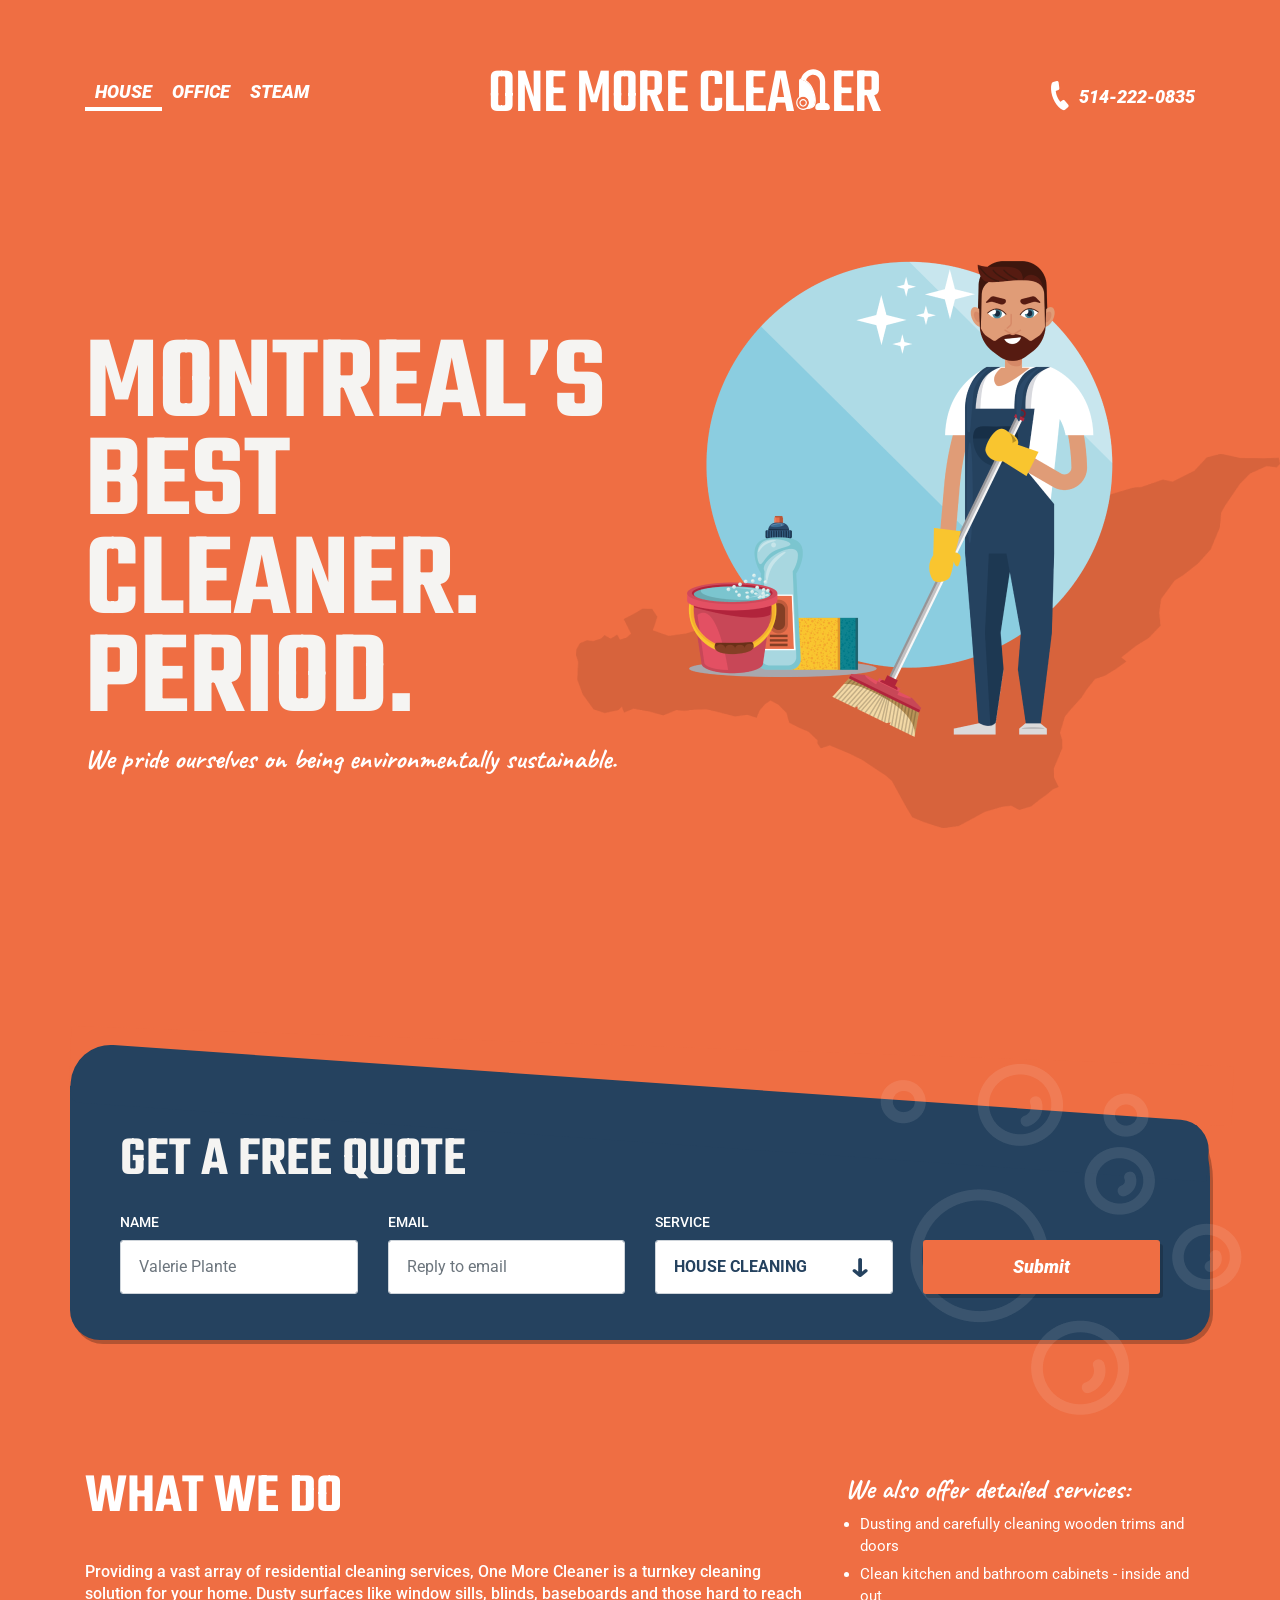
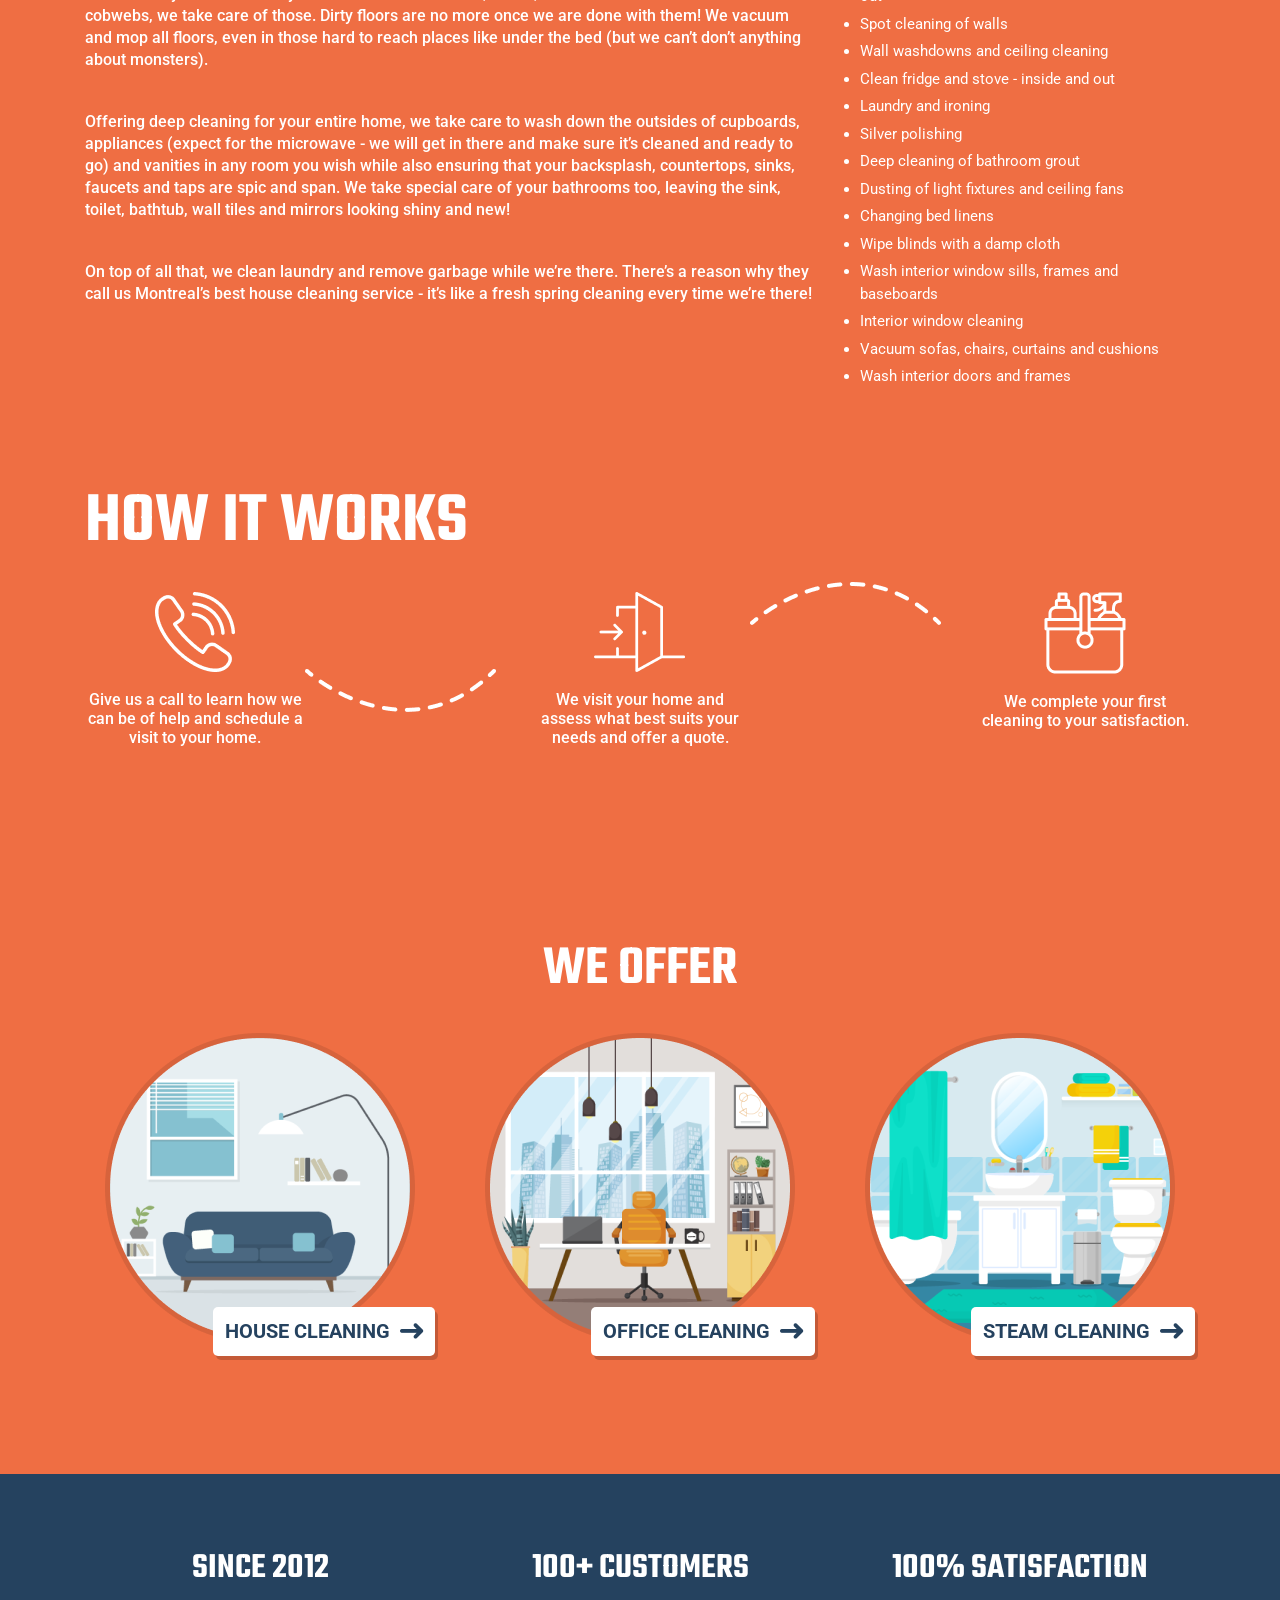
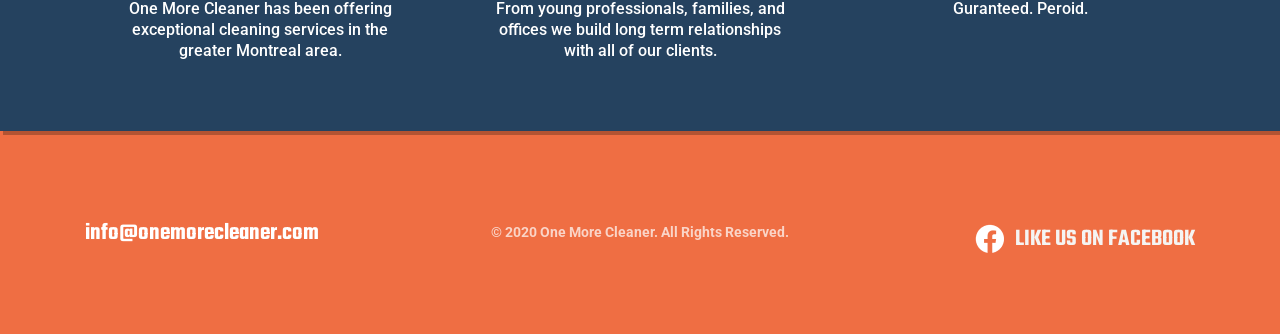
==== commit 0eabd3ad: "css, nav bar changes, meta-tags separate and use only 1 header.php file" ====
--- a/test.html
+++ b/test.html
@@ -15,22 +15,27 @@
     <!--header-->
     <nav class="navbar navbar-expand-lg navbar-light">
       <div class="container">
-        <button class="navbar-toggler" type="button" data-toggle="collapse" data-target="#navbarSupportedContent" aria-controls="navbarSupportedContent" aria-expanded="false" aria-label="Toggle navigation">
-          <span></span>
-          <span></span>
-          <span></span>
+        <button class="navbar-toggler" type="button" data-toggle="collapse" data-target="#navbarSupportedContent"
+          aria-controls="navbarSupportedContent" aria-expanded="false" aria-label="Toggle navigation">
+          <div class="hamburger-inner"></div>
         </button>
-        
+
         <div class="collapse navbar-collapse" id="navbarSupportedContent">
           <ul class="navbar-nav">
             <li class="nav-item active">
-              <a class="nav-link" href="#">House</a>
+              <a class="nav-link" href="#"><img src="media/images/illustration (1).png" alt="illustration"
+                  class="img-fluid">
+                House</a>
             </li>
             <li class="nav-item">
-              <a class="nav-link" href="#">Office</a>
+              <a class="nav-link" href="#"> <img src="media/images/illustration (2).png" alt="illustration"
+                  class="img-fluid">
+                Office</a>
             </li>
             <li class="nav-item">
-              <a class="nav-link" href="#">Steam</a>
+              <a class="nav-link" href="#"> <img src="media/images/illustration (3).png" alt="illustration"
+                  class="img-fluid">
+                Steam</a>
             </li>
           </ul>
         </div>
@@ -41,7 +46,7 @@
           </a>
         </div>
       </div>
-      
+
     </nav>
     <!--hero bannner-->
     <section class="hero-banner">
@@ -52,122 +57,132 @@
               <h1>MONTREAL’S
                 BEST CLEANER.
                 PERIOD.</h1>
-                <p>We pride ourselves on being environmentally sustainable.</p>
-              </div>
-            </div>
-            <div class="hero-img">
-              <img src="media/images/illustration.png" alt="illustration" class="img-fluid">
-            </div>
-          </div>
-        </div>
-      </section>
-      
-      <!--Quote-->
-      <section class="quote-section">
-        <div class="container">
-          <img src="media/images/background-bubbles.png" alt="background-bubbles">
-          <span id="form_container">
-            <div class="row">
-              <div class="col-12">
-                <h2>GET A FREE QUOTE</h2>
-              </div>
-            </div>
-            <div class="row">
-              <div class="col-md-6 col-lg-3 form-group">
-                <label for="name">Name</label>
-                <input type="text" class="form-control" id="name" aria-describedby="name" placeholder="Valerie Plante" onfocus="this.value = ''" >
-              </div>
-              <div class="col-md-6 col-lg-3 form-group">
-                <label for="email">Email</label> 
-                <input type="email" class="form-control" id="email" aria-describedby="emailHelp" placeholder="Reply to email" onfocus="this.value = ''" >
-              </div>
-              <div class="col-md-6 col-lg-3 form-group arrow-down">
-                <label for="service">Service</label>
-                <select class="form-control" id="service">
-                  <option value="HOUSE CLEANING">HOUSE CLEANING</option>
-                  <option value="OFFICE CLEANING">OFFICE CLEANING</option>
-                  <option value="STEAM CLEANING">STEAM CLEANING</option>
-                </select>
-                <i class="icon-down-arrow"></i>
-              </div>
-              <div class="col-md-6 col-lg-3 last">
-                <button type="button" class="btn btn-primary" onclick="sendEmail()">Submit</button>
-              </div>
-            </div>
-          </span>
-          <span id="form_success" style="display: none;">
-            <div class="row">
-              <div class="col-12">
-                <h2>Thanks!</h2>
-                <div>We'll contact you shortly to discuss next steps.</div>
-                <div>Have a great day!</div>
-              </div>
-            </div>
-          </span>
-        </div>
-      </section>
-      
-      <!--we do-->
-      <section class="we-do">
-        <div class="container">
-          <div class="row">
-            <div class="col-md-8">
-                <h2>WHAT WE DO</h2>
-              <P>Providing a vast array of residential cleaning services, One More Cleaner is a turnkey cleaning solution for your home. Dusty surfaces like window sills, blinds, baseboards and those hard to reach cobwebs, we take care of those. Dirty floors are no more once we are done with them! We vacuum and mop all floors, even in those hard to reach places like under the bed (but we can’t don’t anything about monsters).
-              </P>
-              <P>Offering deep cleaning for your entire home, we take care to wash down the outsides of cupboards, appliances (expect for the microwave - we will get in there and make sure it’s cleaned and ready to go) and vanities in any room you wish while also ensuring that your backsplash, countertops, sinks, faucets and taps are spic and span. We take special care of your bathrooms too, leaving the sink, toilet, bathtub, wall tiles and mirrors looking shiny and new!
-              </P>
-              <P>On top of all that, we clean laundry and remove garbage while we’re there. There’s a reason why they call us Montreal’s best house cleaning service - it’s like a fresh spring cleaning every time we’re there!
-              </P>
-            </div>
-            <div class="col-md-4">
-              <h5>We also offer detailed services:</h5>
-              <ul>
-                <li>Dusting and carefully cleaning wooden trims and doors
-                </li>
-                <li>Clean kitchen and bathroom cabinets - inside and out
-                </li>
-                <li>Spot cleaning of walls
-                </li>
-                <li>Wall washdowns and ceiling cleaning
-                </li>
-                <li>Clean fridge and stove - inside and out
-                </li>
-                <li>Laundry and ironing
-                </li>
-                <li>Silver polishing
-                </li>
-                <li>Deep cleaning of bathroom grout
-                </li>
-                <li>Dusting of light fixtures and ceiling fans
-                </li>
-                <li>Changing bed linens
-                </li>
-                <li>Wipe blinds with a damp cloth
-                </li>
-                <li>Wash interior window sills, frames and baseboards
-                </li>
-                <li>Interior window cleaning
-                </li>
-                <li>Vacuum sofas, chairs, curtains and cushions
-                </li>
-                <li>Wash interior doors and frames</li>
-              </ul>
-              
-            </div>
-          </div>
-        </div>
-      </section>
-      
-      <!--how it works-->
-      <section class="works">
-        <div class="container">
+              <p>We pride ourselves on being environmentally sustainable.</p>
+            </div>
+          </div>
+          <div class="hero-img">
+            <img src="media/images/illustration.png" alt="illustration" class="img-fluid">
+          </div>
+        </div>
+      </div>
+    </section>
+
+    <!--Quote-->
+    <section class="quote-section">
+      <div class="container">
+        <img src="media/images/background-bubbles.png" alt="background-bubbles">
+        <span id="form_container">
           <div class="row">
             <div class="col-12">
-              <h2>HOW IT WORKS</h2>
-            </div>
-          </div>
-          <!-- <div class="row">
+              <h2>GET A FREE QUOTE</h2>
+            </div>
+          </div>
+          <div class="row">
+            <div class="col-md-6 col-lg-3 form-group">
+              <label for="name">Name</label>
+              <input type="text" class="form-control" id="name" aria-describedby="name" placeholder="Valerie Plante"
+                onfocus="this.value = ''">
+            </div>
+            <div class="col-md-6 col-lg-3 form-group">
+              <label for="email">Email</label>
+              <input type="email" class="form-control" id="email" aria-describedby="emailHelp"
+                placeholder="Reply to email" onfocus="this.value = ''">
+            </div>
+            <div class="col-md-6 col-lg-3 form-group arrow-down">
+              <label for="service">Service</label>
+              <select class="form-control" id="service">
+                <option value="HOUSE CLEANING">HOUSE CLEANING</option>
+                <option value="OFFICE CLEANING">OFFICE CLEANING</option>
+                <option value="STEAM CLEANING">STEAM CLEANING</option>
+              </select>
+              <i class="icon-down-arrow"></i>
+            </div>
+            <div class="col-md-6 col-lg-3 last">
+              <button type="button" class="btn btn-primary" onclick="sendEmail()">Submit</button>
+            </div>
+          </div>
+        </span>
+        <span id="form_success" style="display: none;">
+          <div class="row">
+            <div class="col-12">
+              <h2>Thanks!</h2>
+              <div>We'll contact you shortly to discuss next steps.</div>
+              <div>Have a great day!</div>
+            </div>
+          </div>
+        </span>
+      </div>
+    </section>
+
+    <!--we do-->
+    <section class="we-do">
+      <div class="container">
+        <div class="row">
+          <div class="col-md-8">
+            <h2>WHAT WE DO</h2>
+            <P>Providing a vast array of residential cleaning services, One More Cleaner is a turnkey cleaning solution
+              for your home. Dusty surfaces like window sills, blinds, baseboards and those hard to reach cobwebs, we
+              take care of those. Dirty floors are no more once we are done with them! We vacuum and mop all floors,
+              even in those hard to reach places like under the bed (but we can’t don’t anything about monsters).
+            </P>
+            <P>Offering deep cleaning for your entire home, we take care to wash down the outsides of cupboards,
+              appliances (expect for the microwave - we will get in there and make sure it’s cleaned and ready to go)
+              and vanities in any room you wish while also ensuring that your backsplash, countertops, sinks, faucets
+              and taps are spic and span. We take special care of your bathrooms too, leaving the sink, toilet, bathtub,
+              wall tiles and mirrors looking shiny and new!
+            </P>
+            <P>On top of all that, we clean laundry and remove garbage while we’re there. There’s a reason why they call
+              us Montreal’s best house cleaning service - it’s like a fresh spring cleaning every time we’re there!
+            </P>
+          </div>
+          <div class="col-md-4">
+            <h5>We also offer detailed services:</h5>
+            <ul>
+              <li>Dusting and carefully cleaning wooden trims and doors
+              </li>
+              <li>Clean kitchen and bathroom cabinets - inside and out
+              </li>
+              <li>Spot cleaning of walls
+              </li>
+              <li>Wall washdowns and ceiling cleaning
+              </li>
+              <li>Clean fridge and stove - inside and out
+              </li>
+              <li>Laundry and ironing
+              </li>
+              <li>Silver polishing
+              </li>
+              <li>Deep cleaning of bathroom grout
+              </li>
+              <li>Dusting of light fixtures and ceiling fans
+              </li>
+              <li>Changing bed linens
+              </li>
+              <li>Wipe blinds with a damp cloth
+              </li>
+              <li>Wash interior window sills, frames and baseboards
+              </li>
+              <li>Interior window cleaning
+              </li>
+              <li>Vacuum sofas, chairs, curtains and cushions
+              </li>
+              <li>Wash interior doors and frames</li>
+            </ul>
+
+          </div>
+        </div>
+      </div>
+    </section>
+
+    <!--how it works-->
+    <section class="works">
+      <div class="container">
+        <div class="row">
+          <div class="col-12">
+            <h2>HOW IT WORKS</h2>
+          </div>
+        </div>
+        <!-- <div class="row">
             <div class="col-md-3">
               <div class="">
                 <img src="media/images/works-1.png" alt="Give us a call" class="img-fluid">
@@ -206,151 +221,152 @@
             
           </div>
           <hr> -->
-          <div class="row">
-            <ul class="how-it-works">
-              <li class="first-step"><img src="media/images/works-1.png" alt="Give us a call" class="img-fluid">
-                <p>Give us a call to learn how we can be of help and schedule a visit to your home.
-                </li>
-                <li class="second-step">
-                  <img src="media/images/works-2.png" alt="visit your home" class="img-fluid">
-                <p>We visit your home and assess what best suits your needs and offer a quote.
-                </li>
-                <li class="third-step">
-                  <img src="media/images/works-3.png" alt="cleaning" class="img-fluid">
-                <p>We complete your first cleaning to your satisfaction.
-                </li>
-            </ul>
-          </div>
-          
-        </div>
-      </section>
-      
-      <!--we offer-->
-      <section class="offers">
-        <div class="container">
-          <div class="row">
-            <div class="col-12">
-              <h2>We Offer</h2>
-            </div>
-          </div>
-          <div class="row">
-            <div class="col-md-4 col-lg-4">
-              <div class="offer-info">
-                <img src="media/images/illustration (1).png" alt="illustration" class="img-fluid">
-                <a class="offer-details">
-                  <p>HOUSE CLEANING</p>
-                  <i class="icon-right-arrow"></i>
-                </a>
-              </div>
-            </div>
-            <div class="col-md-4 col-lg-4">
-              <div class="offer-info">
-                <img src="media/images/illustration (2).png" alt="illustration" class="img-fluid">
-                <a class="offer-details">
-                  <p>OFFICE CLEANING</p>
-                  <i class="icon-right-arrow"></i>
-                </a>
-              </div>
-            </div>
-            <div class="col-md-4 col-lg-4">
-              <div class="offer-info">
-                <img src="media/images/illustration (3).png" alt="illustration" class="img-fluid">
-                <a class="offer-details">
-                  <p>STEAM CLEANING</p>
-                  <i class="icon-right-arrow"></i>
-                </a>
-              </div>
-            </div>
-          </div>
-        </div>
-      </section>
-      
-      <!--customer-->
-      <section class="customer-wrapper">
-        <div class="container">
-          <div class="row">
-            <div class="col-md-6 col-lg-4">
-              <div class="customer-info">
-                <h3>SINCE 2012</h3>
-                <p>One More Cleaner has been offering exceptional cleaning services in the greater Montreal area.</p>
-              </div>
-            </div>
-            <div class="col-md-6 col-lg-4">
-              <div class="customer-info">
-                <h3>100+ CUSTOMERS</h3>
-                <p>From young professionals, families, and offices we build long term relationships with all of our clients.</p>
-              </div>
-            </div>
-            <div class="col-md-6 col-lg-4">
-              <div class="customer-info">
-                <h3>100% SATISFACTION</h3>
-                <p>Guranteed. Peroid.</p>
-              </div>
-            </div>
-          </div>
-        </div>
-      </section>
-      
-      <!--footer-->
-      <footer class="footer">
-        <div class="container">
-          <div class="row">
-            <div class="col-md-4">
-              <div class="user-email">
-                <a href="#">info@onemorecleaner.com</a>
-              </div>
-            </div>
-            <div class="col-md-4">
-              <div class="reserved">
-                <p>© 2020 One More Cleaner. All Rights Reserved.</p>
-              </div>
-            </div>
-            <div class="col-md-4">
-              <div class="facebook">
-                <a href="#"><i></i> LIKE US ON FACEBOOK</a>
-              </div>
-            </div>
-          </div>
-        </div>
-      </footer>
-    </div>
-    
-    <!-- jQuery and JS bundle w/ Popper.js -->
-    <script src="https://ajax.googleapis.com/ajax/libs/jquery/3.5.1/jquery.min.js"></script>
-    <script src="https://cdn.jsdelivr.net/npm/bootstrap@4.5.3/dist/js/bootstrap.bundle.min.js"></script>
-  </body>
-  
-  
-  <script>
-    function sendEmail() {
-      
-      var data = {
-        name: $("#name").val(),
-        email: $("#email").val(),
-        service: $("#service").val()
-      };
-      
-      if (data.name == "" || data.email == "" || data.service == "") {
-        return;
-      }
-      var valid = true;
-      //valid = validateContact();
-      if (valid) {
-        jQuery.ajax({
-          url: "send_email.php",
-          data: data,
-          type: "POST",
-          success: function(data) {
-            console.log(data);
-            $("#form_container").hide();
-            $("#form_success").show();
-            //alert('You message has been sent successfully.')
-            //$("#mail-status").html(data);
-          },
-          error: function() {}
-        });
-      }
+        <div class="row">
+          <ul class="how-it-works">
+            <li class="first-step"><img src="media/images/works-1.png" alt="Give us a call" class="img-fluid">
+              <p>Give us a call to learn how we can be of help and schedule a visit to your home.
+            </li>
+            <li class="second-step">
+              <img src="media/images/works-2.png" alt="visit your home" class="img-fluid">
+              <p>We visit your home and assess what best suits your needs and offer a quote.
+            </li>
+            <li class="third-step">
+              <img src="media/images/works-3.png" alt="cleaning" class="img-fluid">
+              <p>We complete your first cleaning to your satisfaction.
+            </li>
+          </ul>
+        </div>
+
+      </div>
+    </section>
+
+    <!--we offer-->
+    <section class="offers">
+      <div class="container">
+        <div class="row">
+          <div class="col-12">
+            <h2>We Offer</h2>
+          </div>
+        </div>
+        <div class="row">
+          <div class="col-md-4 col-lg-4">
+            <div class="offer-info">
+              <img src="media/images/illustration (1).png" alt="illustration" class="img-fluid">
+              <a class="offer-details">
+                <p>HOUSE CLEANING</p>
+                <i class="icon-right-arrow"></i>
+              </a>
+            </div>
+          </div>
+          <div class="col-md-4 col-lg-4">
+            <div class="offer-info">
+              <img src="media/images/illustration (2).png" alt="illustration" class="img-fluid">
+              <a class="offer-details">
+                <p>OFFICE CLEANING</p>
+                <i class="icon-right-arrow"></i>
+              </a>
+            </div>
+          </div>
+          <div class="col-md-4 col-lg-4">
+            <div class="offer-info">
+              <img src="media/images/illustration (3).png" alt="illustration" class="img-fluid">
+              <a class="offer-details">
+                <p>STEAM CLEANING</p>
+                <i class="icon-right-arrow"></i>
+              </a>
+            </div>
+          </div>
+        </div>
+      </div>
+    </section>
+
+    <!--customer-->
+    <section class="customer-wrapper">
+      <div class="container">
+        <div class="row">
+          <div class="col-md-6 col-lg-4">
+            <div class="customer-info">
+              <h3>SINCE 2012</h3>
+              <p>One More Cleaner has been offering exceptional cleaning services in the greater Montreal area.</p>
+            </div>
+          </div>
+          <div class="col-md-6 col-lg-4">
+            <div class="customer-info">
+              <h3>100+ CUSTOMERS</h3>
+              <p>From young professionals, families, and offices we build long term relationships with all of our
+                clients.</p>
+            </div>
+          </div>
+          <div class="col-md-6 col-lg-4">
+            <div class="customer-info">
+              <h3>100% SATISFACTION</h3>
+              <p>Guranteed. Peroid.</p>
+            </div>
+          </div>
+        </div>
+      </div>
+    </section>
+
+    <!--footer-->
+    <footer class="footer">
+      <div class="container">
+        <div class="row">
+          <div class="col-md-4">
+            <div class="user-email">
+              <a href="#">info@onemorecleaner.com</a>
+            </div>
+          </div>
+          <div class="col-md-4">
+            <div class="reserved">
+              <p>© 2020 One More Cleaner. All Rights Reserved.</p>
+            </div>
+          </div>
+          <div class="col-md-4">
+            <div class="facebook">
+              <a href="#"><i></i> LIKE US ON FACEBOOK</a>
+            </div>
+          </div>
+        </div>
+      </div>
+    </footer>
+  </div>
+
+  <!-- jQuery and JS bundle w/ Popper.js -->
+  <script src="https://ajax.googleapis.com/ajax/libs/jquery/3.5.1/jquery.min.js"></script>
+  <script src="https://cdn.jsdelivr.net/npm/bootstrap@4.5.3/dist/js/bootstrap.bundle.min.js"></script>
+</body>
+
+
+<script>
+  function sendEmail() {
+
+    var data = {
+      name: $("#name").val(),
+      email: $("#email").val(),
+      service: $("#service").val()
+    };
+
+    if (data.name == "" || data.email == "" || data.service == "") {
+      return;
     }
-  </script>
-  
-  </html>+    var valid = true;
+    //valid = validateContact();
+    if (valid) {
+      jQuery.ajax({
+        url: "send_email.php",
+        data: data,
+        type: "POST",
+        success: function (data) {
+          console.log(data);
+          $("#form_container").hide();
+          $("#form_success").show();
+          //alert('You message has been sent successfully.')
+          //$("#mail-status").html(data);
+        },
+        error: function () {}
+      });
+    }
+  }
+</script>
+
+</html>
--- a/media/sass/main.css
+++ b/media/sass/main.css
@@ -1,835 +1,880 @@
-@import url("https://fonts.googleapis.com/css2?family=Roboto:wght@100;300;400;500;700;900&display=swap");
-@import url("https://fonts.googleapis.com/css2?family=Teko:wght@300;400;500;600;700&display=swap");
-@import url("https://fonts.googleapis.com/css2?family=Teko:wght@300;400;500;600;700&display=swap");
-@import url("https://fonts.googleapis.com/css2?family=Roboto:wght@100;300;400;500;700;900&display=swap");
-@import url("https://fonts.googleapis.com/css2?family=Teko:wght@300;400;500;600;700&display=swap");
-@import url("https://fonts.googleapis.com/css2?family=Caveat:wght@400;700&display=swap");
-@import url("https://fonts.googleapis.com/css2?family=Teko:wght@300;400;500;600;700&display=swap");
-@import url("https://fonts.googleapis.com/css2?family=Roboto:wght@100;300;400;500;700;900&display=swap");
-@import url("https://fonts.googleapis.com/css2?family=Teko:wght@300;400;500;600;700&display=swap");
-@import url("https://fonts.googleapis.com/css2?family=Roboto:wght@100;300;400;500;700;900&display=swap");
-@import url("https://fonts.googleapis.com/css2?family=Teko:wght@300;400;500;600;700&display=swap");
-@import url("https://fonts.googleapis.com/css2?family=Roboto:wght@100;300;400;500;700;900&display=swap");
-@import url("https://fonts.googleapis.com/css2?family=Teko:wght@300;400;500;600;700&display=swap");
-@import url("https://fonts.googleapis.com/css2?family=Roboto:wght@100;300;400;500;700;900&display=swap");
-@import url("https://fonts.googleapis.com/css2?family=Teko:wght@300;400;500;600;700&display=swap");
-@import url("https://fonts.googleapis.com/css2?family=Roboto:wght@100;300;400;500;700;900&display=swap");
-@font-face {
-  font-family: 'icomoon';
-  src: url("../fonts/icomoons/icomoon.eot");
-  src: url("../fonts/icomoons/icomoon.eot?aikqhn#iefix") format("embedded-opentype"), url("../fonts/icomoons/icomoon.ttf?aikqhn") format("truetype"), url("../fonts/icomoons/icomoon.woff?aikqhn") format("woff"), url("../fonts/icomoons/icomoon.svg?aikqhn#icomoon") format("svg");
-  font-weight: normal;
-  font-style: normal;
-  font-display: block; }
-[class^="icon-"], [class*=" icon-"] {
-  /* use !important to prevent issues with browser extensions that change fonts */
-  font-family: 'icomoon' !important;
-  speak: never;
-  font-style: normal;
-  font-weight: normal;
-  font-variant: normal;
-  text-transform: none;
-  line-height: 1;
-  /* Better Font Rendering =========== */
-  -webkit-font-smoothing: antialiased;
-  -moz-osx-font-smoothing: grayscale; }
-
-.icon-down-arrow:before {
-  content: "\e900"; }
-
-.icon-right-arrow:before {
-  content: "\e901"; }
-
-.icon-telephone:before {
-  content: "\e902";
-  color: #fff; }
-
-.navbar-expand-lg {
-  padding: 20px 15px; }
-  @media (min-width: 768px) {
-    .navbar-expand-lg {
-      padding: 20px 30px; } }
-  @media (min-width: 992px) {
-    .navbar-expand-lg {
-      padding: 50px 0;
-      justify-content: space-between; } }
-  .navbar-expand-lg .navbar-toggler {
-    border: none;
-    padding: 0;
-    color: #fff;
-    cursor: pointer; }
-    .navbar-expand-lg .navbar-toggler:focus {
-      outline: none; }
-    .navbar-expand-lg .navbar-toggler span {
-      width: 24px;
-      height: 4px;
-      background-color: #fff;
-      border-radius: 1px;
-      display: block;
-      margin: 5px 0; }
-  @media (min-width: 992px) {
-    .navbar-expand-lg .navbar-collapse {
-      flex-basis: inherit;
-      flex-grow: inherit; } }
-  @media (max-width: 991px) {
-    .navbar-expand-lg .navbar-collapse {
-      position: absolute;
-      top: 60px;
-      background-color: #fff;
-      left: 30px;
-      right: 30px;
-      z-index: 9; } }
-  .navbar-expand-lg .navbar-brand img {
-    max-width: 200px; }
-    @media (min-width: 992px) {
-      .navbar-expand-lg .navbar-brand img {
-        max-width: inherit; } }
-  .navbar-expand-lg .contact {
-    transition: all ease 0.5s; }
-    .navbar-expand-lg .contact a {
-      transition: all ease 0.5s; }
-      .navbar-expand-lg .contact a:hover {
-        transition: all ease 0.5s;
-        text-decoration: none; }
-        .navbar-expand-lg .contact a:hover p,
-        .navbar-expand-lg .contact a:hover i:before {
-          color: #25425F; }
-    .navbar-expand-lg .contact p {
-      display: none; }
-      @media (min-width: 992px) {
-        .navbar-expand-lg .contact p {
-          display: block; } }
-    .navbar-expand-lg .contact i {
-      font-size: 30px; }
-
-.navbar-light .navbar-nav .nav-link {
-  font-family: 'Roboto', sans-serif;
-  font-style: italic;
-  font-weight: 900;
-  font-size: 18px;
-  line-height: 21px;
-  padding: 15px 10px 15px;
-  color: #25425F;
-  text-transform: uppercase;
-  transition: all ease 0.5s; }
-  @media (min-width: 992px) {
-    .navbar-light .navbar-nav .nav-link {
-      color: #fff;
-      padding: 0 10px 5px; } }
-  .navbar-light .navbar-nav .nav-link:hover {
-    transition: all ease 0.5s;
-    color: #25425F; }
-.navbar-light .navbar-nav .active {
-  transition: all ease 0.5s; }
-  .navbar-light .navbar-nav .active:hover .nav-link {
-    transition: all ease 0.5s;
-    border-bottom: 4px solid #25425F;
-    color: #25425F; }
-  .navbar-light .navbar-nav .active .nav-link {
-    border-bottom: 4px solid #25425F;
-    color: #25425F; }
-    @media (min-width: 992px) {
-      .navbar-light .navbar-nav .active .nav-link {
-        color: #fff;
-        border-bottom: 4px solid #fff; } }
-.navbar-light .contact a {
-  display: block;
-  display: flex;
-  align-items: center; }
-.navbar-light .contact p {
-  font-family: 'Roboto', sans-serif;
-  font-style: italic;
-  font-weight: 900;
-  font-size: 18px;
-  line-height: 21px;
-  color: #fff;
-  padding-left: 10px; }
-.navbar-light .navbar-brand {
-  padding: 6px 0 0 0;
-  margin: 0;
-  font-family: 'Teko', sans-serif;
-  font-style: normal;
-  font-weight: 500;
-  font-size: 36px;
-  line-height: 36px;
-  letter-spacing: -0.01em;
-  color: #FFFFFF;
-  text-transform: uppercase; }
-  .navbar-light .navbar-brand i {
-    width: 22px;
-    height: 25px;
-    background: url("../images/vaccum.svg") 0 0 no-repeat;
-    display: inline-block;
-    background-size: contain;
-    margin-left: 2px; }
-  @media (min-width: 768px) {
-    .navbar-light .navbar-brand {
-      padding-top: 0;
-      font-size: 64px;
-      line-height: 92px; }
-      .navbar-light .navbar-brand i {
-        width: 35px;
-        height: 42px;
-        background: url("../images/vaccum.svg") 0 0 no-repeat;
-        display: inline-block;
-        background-size: contain; } }
-  .navbar-light .navbar-brand:hover {
-    color: #25425F; }
-    .navbar-light .navbar-brand:hover i {
-      background: url("../images/vaccum-hover.svg") 0 0 no-repeat;
-      background-size: contain; }
-
-.footer {
-  padding-bottom: 40px;
-  padding-top: 20px; }
-  @media (min-width: 768px) {
-    .footer {
-      padding-bottom: 80px;
-      padding-top: 15px; } }
-  @media (max-width: 767px) {
-    .footer .row {
-      flex-direction: column-reverse; } }
-  @media (max-width: 767px) {
-    .footer .user-email {
-      display: none; } }
-  .footer .user-email a {
-    font-family: 'Teko', sans-serif;
-    font-size: 14px;
-    font-style: normal;
-    font-weight: 600;
-    line-height: 20px;
-    letter-spacing: 0em;
-    text-align: left;
-    color: #fff; }
-    @media (min-width: 992px) {
-      .footer .user-email a {
-        font-size: 24px;
-        line-height: 82.9%; } }
-    .footer .user-email a:hover {
-      color: #25425F;
-      text-decoration: none; }
-  .footer .reserved {
-    text-align: center; }
-    .footer .reserved p {
-      font-family: 'Roboto', sans-serif;
-      font-size: 14px;
-      font-style: normal;
-      font-weight: 700;
-      line-height: 16px;
-      letter-spacing: 0em;
-      text-align: left;
-      color: rgba(255, 255, 255, 0.7);
-      display: inline-block; }
-      @media (min-width: 768px) {
-        .footer .reserved p {
-          font-size: 12px; } }
-      @media (min-width: 992px) {
-        .footer .reserved p {
-          font-size: 14px; } }
-  @media (max-width: 767px) {
-    .footer .facebook {
-      margin-bottom: 40px; } }
-  .footer .facebook a {
-    font-family: 'Teko', sans-serif;
-    display: flex;
-    align-items: center;
-    justify-content: flex-end;
-    font-size: 24px;
-    line-height: 82.9%;
-    font-style: normal;
-    font-weight: 600;
-    letter-spacing: 0em;
-    text-align: left;
-    color: #F5F4F2; }
-    @media (max-width: 991px) {
-      .footer .facebook a {
-        font-size: 14px; } }
-    @media (max-width: 767px) {
-      .footer .facebook a {
-        justify-content: center;
-        font-size: 20px; } }
-    .footer .facebook a img {
-      padding-right: 10px; }
-    .footer .facebook a:hover {
-      color: #25425F;
-      text-decoration: none; }
-      .footer .facebook a:hover i {
-        background: url("../images/facebook-hover.png") 0 0 no-repeat; }
-    .footer .facebook a i {
-      background: url("../images/facebook.png") 0 0 no-repeat;
-      width: 30px;
-      height: 30px;
-      margin-right: 10px; }
-
-html,
-body,
-div,
-span,
-applet,
-object,
-iframe,
-h1,
-h2,
-h3,
-h4,
-h5,
-h6,
-p,
-blockquote,
-pre,
-a,
-abbr,
-acronym,
-address,
-big,
-cite,
-code,
-del,
-dfn,
-em,
-img,
-ins,
-kbd,
-q,
-s,
-samp,
-small,
-strike,
-strong,
-sub,
-sup,
-tt,
-var,
-b,
-u,
-i,
-center,
-dl,
-dt,
-dd,
-ol,
-ul,
-li,
-fieldset,
-form,
-label,
-legend,
-table,
-caption,
-tbody,
-tfoot,
-thead,
-tr,
-th,
-td,
-article,
-aside,
-canvas,
-details,
-embed,
-figure,
-figcaption,
-footer,
-header,
-hgroup,
-menu,
-nav,
-output,
-ruby,
-section,
-summary,
-time,
-mark,
-audio,
-video {
-  margin: 0;
-  padding: 0;
-  border: 0;
-  font-size: 100%;
-  vertical-align: baseline; }
-
-/* HTML5 display-role reset for older browsers */
-article,
-aside,
-details,
-figcaption,
-figure,
-footer,
-header,
-hgroup,
-menu,
-nav,
-section {
-  display: block; }
-
-body,
-html {
-  height: 100%;
-  line-height: 1;
-  font-family: 'Roboto', sans-serif;
-  background-color: #EF6E43; }
-
-ol,
-ul {
-  list-style: none;
-  padding: 0;
-  margin: 0; }
-
-blockquote,
-q {
-  quotes: none; }
-
-blockquote:before,
-blockquote:after,
-q:before,
-q:after {
-  content: '';
-  content: none; }
-
-table {
-  border-collapse: collapse;
-  border-spacing: 0; }
-
-section {
-  padding: 50px 0; }
-  section.we-do {
-    padding-left: 25px;
-    padding-right: 25px; }
-    @media (min-width: 769px) {
-      section.we-do {
-        padding-left: 0;
-        padding-right: 0; } }
-
-.btn.btn-primary {
-  background: #EF6E43;
-  box-shadow: 3px 4px 0px rgba(0, 0, 0, 0.18);
-  border-radius: 3px;
-  border: none;
-  font-style: italic;
-  font-weight: 900;
-  font-size: 18px;
-  line-height: 21px;
-  color: #FFFFFF;
-  height: 54px;
-  padding: 0 60px;
-  transition: all ease 1s; }
-  .btn.btn-primary:hover {
-    transition: all ease 1s;
-    color: #EF6E43;
-    background-color: #fff; }
-
-.main-wrapper {
-  overflow: hidden; }
-
-.hero-banner {
-  position: relative; }
-  @media (max-width: 991px) {
-    .hero-banner {
-      padding-top: 35px; } }
-  .hero-banner .hero-img {
-    position: absolute;
-    right: 0;
-    top: 0; }
-    @media (max-width: 767px) {
-      .hero-banner .hero-img {
-        right: -40px;
-        top: 37px; } }
-    @media (max-width: 991px) {
-      .hero-banner .hero-img img {
-        max-width: 420px; } }
-    @media (max-width: 767px) {
-      .hero-banner .hero-img img {
-        max-width: 260px; } }
-    @media (min-width: 1024px) {
-      .hero-banner .hero-img img {
-        max-width: 600px; } }
-    @media (min-width: 1200px) {
-      .hero-banner .hero-img img {
-        max-width: inherit; } }
-
-.hero-intro {
-  height: 77vh;
-  display: flex;
-  flex-direction: column;
-  justify-content: center;
-  position: relative;
-  z-index: 1; }
-  @media (max-width: 991px) {
-    .hero-intro {
-      height: auto; } }
-  .hero-intro h1 {
-    font-family: 'Teko', sans-serif;
-    font-size: 48px;
-    line-height: 82.9%;
-    max-width: 249px;
-    font-weight: 600;
-    font-style: normal;
-    letter-spacing: 0em;
-    text-align: left;
-    color: #F5F4F2;
-    margin-bottom: 10px; }
-    @media (min-width: 768px) {
-      .hero-intro h1 {
-        font-size: 60px;
-        line-height: 60px;
-        max-width: inherit; } }
-    @media (min-width: 992px) {
-      .hero-intro h1 {
-        font-size: 120px;
-        line-height: 82.9%; } }
-  .hero-intro p {
-    font-family: 'Caveat', cursive;
-    font-size: 28px;
-    line-height: 35px;
-    font-style: normal;
-    font-weight: 700;
-    letter-spacing: 0em;
-    text-align: left;
-    color: #FFF; }
-    @media (max-width: 767px) {
-      .hero-intro p {
-        font-size: 18px;
-        line-height: 20px;
-        max-width: 165px; } }
-
-@media (min-width: 768px) {
-  .quote-section {
-    padding-top: 150px;
-    padding-bottom: 85px; } }
-.quote-section h2 {
-  font-family: 'Teko', sans-serif;
-  font-weight: 600;
-  font-size: 28px;
-  line-height: 82.9%;
-  color: #F5F4F2;
-  margin-bottom: 30px; }
-  @media (min-width: 768px) {
-    .quote-section h2 {
-      font-size: 72px;
-      line-height: 82.9%; } }
-.quote-section div {
-  color: #F5F4F2; }
-.quote-section .container {
-  background: #25425F;
-  box-shadow: 3px 4px 0px rgba(0, 0, 0, 0.25);
-  padding: 66px 50px 30px;
-  position: relative; }
-  @media (min-width: 768px) {
-    .quote-section .container {
-      border-bottom-right-radius: 30px;
-      border-bottom-left-radius: 30px;
-      border-top-right-radius: 80px; } }
-  @media (min-width: 992px) {
-    .quote-section .container {
-      border-top-right-radius: 105px; } }
-  .quote-section .container:before {
-    content: "";
-    position: absolute;
-    top: 10px;
-    width: 100%;
-    height: 40px;
-    left: 0;
-    transform: rotate(1.5deg);
-    background-color: #25425f;
-    z-index: 1;
-    border-bottom-left-radius: 10px; }
-    @media (min-width: 768px) {
-      .quote-section .container:before {
-        width: 100%;
-        height: 45px;
-        left: 0px;
-        transform: rotate(4deg);
-        border-top-left-radius: 40px;
-        border-top-right-radius: 30px; } }
-    @media (min-width: 992px) {
-      .quote-section .container:before {
-        height: 60px; } }
-  .quote-section .container:after {
-    content: "";
-    position: absolute;
-    top: -26px;
-    width: 102%;
-    height: 60px;
-    background-color: #ef6e43;
-    left: 0;
-    transform: rotate(2deg); }
-  .quote-section .container img {
-    position: absolute;
-    right: -35px;
-    top: -15px;
-    z-index: 1; }
-    @media (max-width: 991px) {
-      .quote-section .container img {
-        display: none; } }
-.quote-section .form-group label {
-  font-family: 'Roboto', sans-serif;
-  font-weight: 500;
-  font-size: 14px;
-  line-height: 16px;
-  color: #FFFFFF;
-  margin-bottom: 10px;
-  text-transform: uppercase; }
-.quote-section .form-group .form-control {
-  border-radius: 3px;
-  padding: 18px;
-  height: 54px;
-  color: rgba(37, 66, 95, 0.5); }
-.quote-section .form-group select.form-control {
-  color: #25425F;
-  font-weight: bold;
-  padding-right: 0;
-  appearance: none;
-  padding-top: 14px;
-  position: relative; }
-.quote-section .form-group.arrow-down .icon-down-arrow {
-  position: absolute;
-  top: 55%;
-  color: #25425F;
-  right: 40px;
-  font-size: 20px;
-  display: none; }
-  @media (min-width: 768px) {
-    .quote-section .form-group.arrow-down .icon-down-arrow {
-      display: block; } }
-.quote-section .last {
-  display: flex;
-  align-items: flex-end;
-  z-index: 9; }
-.quote-section .btn {
-  width: 100%;
-  margin-bottom: 1rem; }
-
-::placeholder {
-  color: red;
-  opacity: 1;
-  /* Firefox */ }
-
-:-ms-input-placeholder {
-  /* Internet Explorer 10-11 */
-  color: red; }
-
-::-ms-input-placeholder {
-  /* Microsoft Edge */
-  color: red; }
-
-.we-do p {
-  font-family: 'Roboto', sans-serif;
-  font-weight: 500;
-  font-size: 16px;
-  line-height: 22px;
-  color: #fff;
-  margin-bottom: 40px; }
-.we-do h2 {
-  font-family: 'Teko', sans-serif;
-  font-weight: 600;
-  font-size: 72px;
-  line-height: 82.9%;
-  color: #FFFFFF;
-  text-align: left;
-  padding-bottom: 40px; }
-  @media (max-width: 767px) {
-    .we-do h2 {
-      font-size: 32px; } }
-.we-do h5 {
-  font-family: 'Caveat', cursive;
-  font-size: 28px;
-  line-height: 1;
-  font-style: normal;
-  font-weight: 700;
-  text-align: left;
-  color: #FFF;
-  margin-top: 50px;
-  margin-bottom: 10px; }
-  @media (min-width: 768px) {
-    .we-do h5 {
-      margin-top: 0; } }
-.we-do ul {
-  margin-left: 15px; }
-.we-do li {
-  list-style-type: disc;
-  color: #FFF;
-  margin-bottom: 5px;
-  line-height: 1.5;
-  font-size: 15px; }
-
-.works {
-  text-align: center; }
-  .works p {
-    font-family: 'Roboto', sans-serif;
-    font-weight: 500;
-    font-size: 16px;
-    line-height: 19px;
-    color: #fff;
-    width: 220px; }
-  .works h2 {
-    font-family: 'Teko', sans-serif;
-    font-weight: 600;
-    color: #FFFFFF;
-    text-align: left;
-    padding-bottom: 40px;
-    text-align: center;
-    font-size: 32px; }
-    @media (min-width: 767px) {
-      .works h2 {
-        font-size: 72px;
-        line-height: 82%;
-        text-align: left; } }
-  .works .how-it-works {
-    padding: 0 15px;
-    width: 100%; }
-    @media (min-width: 769px) {
-      .works .how-it-works {
-        display: flex;
-        justify-content: space-between; } }
-    .works .how-it-works li {
-      margin-bottom: 100px;
-      text-align: center; }
-      .works .how-it-works li img {
-        margin-bottom: 15px; }
-      .works .how-it-works li.first-step {
-        position: relative; }
-        .works .how-it-works li.first-step:before {
-          position: absolute;
-          content: '';
-          width: 45px;
-          height: 191px;
-          background: url("../images/works-right.png") right 0 no-repeat;
-          top: 125px;
-          right: 0;
-          background-size: 70%; }
-          @media (min-width: 375px) {
-            .works .how-it-works li.first-step:before {
-              background-size: 100%; } }
-          @media (min-width: 768px) {
-            .works .how-it-works li.first-step:before {
-              right: 100px; } }
-          @media (min-width: 769px) {
-            .works .how-it-works li.first-step:before {
-              width: 191px;
-              height: 43px;
-              background: url("../images/works-down.png") right 0 no-repeat;
-              top: 50%;
-              left: 100%; } }
-      .works .how-it-works li.second-step {
-        position: relative; }
-        .works .how-it-works li.second-step:before {
-          position: absolute;
-          content: '';
-          width: 45px;
-          height: 191px;
-          background: url("../images/works-left.png") right 0 no-repeat;
-          left: -10px;
-          top: 125px;
-          background-size: 70%; }
-          @media (min-width: 375px) {
-            .works .how-it-works li.second-step:before {
-              background-size: 100%; } }
-          @media (min-width: 768px) {
-            .works .how-it-works li.second-step:before {
-              left: 100px; } }
-          @media (min-width: 769px) {
-            .works .how-it-works li.second-step:before {
-              width: 191px;
-              height: 43px;
-              background: url("../images/works-up.png") right 0 no-repeat;
-              top: -10px;
-              left: 100%; } }
-      .works .how-it-works li.third-step {
-        margin-bottom: 0; }
-      .works .how-it-works li p {
-        margin: 0 auto; }
-
-.offer-info {
-  text-align: center;
-  position: relative; }
-  @media (max-width: 991px) {
-    .offer-info {
-      margin-bottom: 50px; } }
-  .offer-info .offer-details {
-    display: flex;
-    align-items: center;
-    justify-content: space-between;
-    background: #FFFFFF;
-    box-shadow: 3px 4px 0px rgba(0, 0, 0, 0.18);
-    border-radius: 5px;
-    padding: 16px;
-    position: absolute;
-    bottom: -10px;
-    right: 0;
-    cursor: pointer;
-    transition: all ease 1s; }
-    .offer-info .offer-details:hover {
-      text-decoration: none;
-      transition: all ease 1s;
-      background: #25425F; }
-      .offer-info .offer-details:hover p,
-      .offer-info .offer-details:hover .icon-right-arrow {
-        color: #EF6E43; }
-    @media (max-width: 767px) {
-      .offer-info .offer-details {
-        right: 50%;
-        transform: translateX(50%);
-        width: 250px; } }
-    .offer-info .offer-details p {
-      font-family: 'Roboto', sans-serif;
-      font-weight: 700;
-      font-size: 21px;
-      line-height: 25px;
-      color: #25425F;
-      padding-right: 10px; }
-    .offer-info .offer-details .icon-right-arrow {
-      color: #25425F; }
-
-.offers h2 {
-  font-family: 'Teko', sans-serif;
-  font-weight: 600;
-  font-size: 72px;
-  line-height: 82.9%;
-  color: #FFFFFF;
-  text-align: center;
-  padding-bottom: 40px;
-  text-transform: uppercase; }
-  @media (max-width: 767px) {
-    .offers h2 {
-      font-size: 32px; } }
-
-.customer-wrapper {
-  background: #25425F;
-  box-shadow: 3px 4px 0px rgba(0, 0, 0, 0.25);
-  padding: 80px 0 70px;
-  margin: 78px 0; }
-  @media (max-width: 767px) {
-    .customer-wrapper {
-      margin: 0 0 30px; } }
-  .customer-wrapper .customer-info {
-    text-align: center;
-    color: #fff; }
-    @media (max-width: 991px) {
-      .customer-wrapper .customer-info {
-        margin-bottom: 40px; } }
-    .customer-wrapper .customer-info:nth-child(3) {
-      margin-bottom: 0; }
-    .customer-wrapper .customer-info h3 {
-      font-family: 'Teko', sans-serif;
-      font-size: 32px;
-      line-height: 82.9%;
-      font-style: normal;
-      font-weight: 600;
-      letter-spacing: 0em;
-      margin-bottom: 15px; }
-      @media (min-width: 768px) {
-        .customer-wrapper .customer-info h3 {
-          font-size: 48px; } }
-    .customer-wrapper .customer-info p {
-      font-family: 'Roboto', sans-serif;
-      font-size: 14px;
-      font-style: normal;
-      font-weight: 500;
-      line-height: 21px;
-      letter-spacing: 0em;
-      padding: 0 20px; }
-      @media (min-width: 768px) {
-        .customer-wrapper .customer-info p {
-          font-size: 18px; } }
-
-/*# sourceMappingURL=main.css.map */
+@import url("https://fonts.googleapis.com/css2?family=Roboto:wght@100;300;400;500;700;900&display=swap");
+@import url("https://fonts.googleapis.com/css2?family=Teko:wght@300;400;500;600;700&display=swap");
+@import url("https://fonts.googleapis.com/css2?family=Teko:wght@300;400;500;600;700&display=swap");
+@import url("https://fonts.googleapis.com/css2?family=Roboto:wght@100;300;400;500;700;900&display=swap");
+@import url("https://fonts.googleapis.com/css2?family=Teko:wght@300;400;500;600;700&display=swap");
+@import url("https://fonts.googleapis.com/css2?family=Caveat:wght@400;700&display=swap");
+@import url("https://fonts.googleapis.com/css2?family=Teko:wght@300;400;500;600;700&display=swap");
+@import url("https://fonts.googleapis.com/css2?family=Roboto:wght@100;300;400;500;700;900&display=swap");
+@import url("https://fonts.googleapis.com/css2?family=Teko:wght@300;400;500;600;700&display=swap");
+@import url("https://fonts.googleapis.com/css2?family=Roboto:wght@100;300;400;500;700;900&display=swap");
+@import url("https://fonts.googleapis.com/css2?family=Teko:wght@300;400;500;600;700&display=swap");
+@import url("https://fonts.googleapis.com/css2?family=Roboto:wght@100;300;400;500;700;900&display=swap");
+@import url("https://fonts.googleapis.com/css2?family=Teko:wght@300;400;500;600;700&display=swap");
+@import url("https://fonts.googleapis.com/css2?family=Roboto:wght@100;300;400;500;700;900&display=swap");
+@import url("https://fonts.googleapis.com/css2?family=Teko:wght@300;400;500;600;700&display=swap");
+@import url("https://fonts.googleapis.com/css2?family=Roboto:wght@100;300;400;500;700;900&display=swap");
+@font-face {
+  font-family: 'icomoon';
+  src: url("../fonts/icomoons/icomoon.eot");
+  src: url("../fonts/icomoons/icomoon.eot?aikqhn#iefix") format("embedded-opentype"), url("../fonts/icomoons/icomoon.ttf?aikqhn") format("truetype"), url("../fonts/icomoons/icomoon.woff?aikqhn") format("woff"), url("../fonts/icomoons/icomoon.svg?aikqhn#icomoon") format("svg");
+  font-weight: normal;
+  font-style: normal;
+  font-display: block; }
+[class^="icon-"], [class*=" icon-"] {
+  /* use !important to prevent issues with browser extensions that change fonts */
+  font-family: 'icomoon' !important;
+  speak: never;
+  font-style: normal;
+  font-weight: normal;
+  font-variant: normal;
+  text-transform: none;
+  line-height: 1;
+  /* Better Font Rendering =========== */
+  -webkit-font-smoothing: antialiased;
+  -moz-osx-font-smoothing: grayscale; }
+
+.icon-down-arrow:before {
+  content: "\e900"; }
+
+.icon-right-arrow:before {
+  content: "\e901"; }
+
+.icon-telephone:before {
+  content: "\e902";
+  color: #fff; }
+
+.navbar-expand-lg {
+  padding: 20px 15px; }
+  @media (min-width: 768px) {
+    .navbar-expand-lg {
+      padding: 20px 30px; } }
+  @media (min-width: 992px) {
+    .navbar-expand-lg {
+      padding: 50px 0;
+      justify-content: space-between; } }
+  .navbar-expand-lg .navbar-toggler {
+    border: none;
+    padding: 0;
+    color: #fff;
+    cursor: pointer;
+    position: relative;
+    width: 40px;
+    height: 40px; }
+    .navbar-expand-lg .navbar-toggler[aria-expanded="true"] .hamburger-inner:before {
+      transform: translate3d(-8px, 0, 0) rotate(-45deg) scaleX(0.7); }
+    .navbar-expand-lg .navbar-toggler[aria-expanded="true"] .hamburger-inner:after {
+      transform: translate3d(-8px, 0, 0) rotate(45deg) scaleX(0.7); }
+    .navbar-expand-lg .navbar-toggler:focus {
+      outline: none; }
+    .navbar-expand-lg .navbar-toggler .hamburger-inner {
+      position: absolute;
+      width: 30px;
+      height: 3px;
+      transition-timing-function: ease;
+      transition-duration: .15s;
+      transition-property: transform;
+      border-radius: 4px;
+      background-color: #fff; }
+      .navbar-expand-lg .navbar-toggler .hamburger-inner:before {
+        top: -7px; }
+      .navbar-expand-lg .navbar-toggler .hamburger-inner:after {
+        bottom: -7px; }
+      .navbar-expand-lg .navbar-toggler .hamburger-inner:before, .navbar-expand-lg .navbar-toggler .hamburger-inner:after {
+        position: absolute;
+        content: "";
+        display: block;
+        width: 30px;
+        height: 3px;
+        transition-timing-function: ease;
+        transition-duration: .15s;
+        transition-property: transform;
+        border-radius: 4px;
+        background-color: #fff; }
+  @media (min-width: 992px) {
+    .navbar-expand-lg .navbar-collapse {
+      flex-basis: inherit;
+      flex-grow: inherit; } }
+  @media (max-width: 991px) {
+    .navbar-expand-lg .navbar-collapse {
+      position: absolute;
+      top: 100px;
+      background-color: #ef6e43;
+      left: 0;
+      right: 0;
+      z-index: 9;
+      height: 100vh; } }
+  @media (max-width: 767px) {
+    .navbar-expand-lg .navbar-collapse {
+      top: 70px; } }
+  .navbar-expand-lg .navbar-brand img {
+    max-width: 200px; }
+    @media (min-width: 992px) {
+      .navbar-expand-lg .navbar-brand img {
+        max-width: inherit; } }
+  .navbar-expand-lg .contact {
+    transition: all ease 0.5s; }
+    .navbar-expand-lg .contact a {
+      transition: all ease 0.5s; }
+      .navbar-expand-lg .contact a:hover {
+        transition: all ease 0.5s;
+        text-decoration: none; }
+        .navbar-expand-lg .contact a:hover p,
+        .navbar-expand-lg .contact a:hover i:before {
+          color: #25425F; }
+    .navbar-expand-lg .contact p {
+      display: none; }
+      @media (min-width: 992px) {
+        .navbar-expand-lg .contact p {
+          display: block; } }
+    .navbar-expand-lg .contact i {
+      font-size: 30px; }
+
+.navbar-light .navbar-nav .nav-link {
+  font-family: 'Roboto', sans-serif;
+  font-style: italic;
+  font-weight: 900;
+  font-size: 18px;
+  line-height: 21px;
+  padding: 15px 10px 15px;
+  color: #fff;
+  text-transform: uppercase;
+  transition: all ease 0.5s; }
+  @media (max-width: 991px) {
+    .navbar-light .navbar-nav .nav-link {
+      display: flex;
+      flex-direction: column;
+      align-items: center; } }
+  @media (min-width: 992px) {
+    .navbar-light .navbar-nav .nav-link {
+      color: #fff;
+      padding: 0 10px 5px; } }
+  .navbar-light .navbar-nav .nav-link:hover {
+    transition: all ease 0.5s;
+    color: #25425F; }
+  .navbar-light .navbar-nav .nav-link .img-fluid {
+    display: none; }
+    @media (max-width: 991px) {
+      .navbar-light .navbar-nav .nav-link .img-fluid {
+        display: block;
+        max-width: 100px;
+        margin-bottom: 10px; } }
+.navbar-light .navbar-nav .active {
+  transition: all ease 0.5s; }
+  .navbar-light .navbar-nav .active:hover .nav-link {
+    transition: all ease 0.5s;
+    border-bottom: 4px solid #25425F;
+    color: #25425F; }
+  .navbar-light .navbar-nav .active .nav-link {
+    color: #fff; }
+    @media (min-width: 992px) {
+      .navbar-light .navbar-nav .active .nav-link {
+        color: #fff;
+        border-bottom: 4px solid #fff; } }
+.navbar-light .contact a {
+  display: block;
+  display: flex;
+  align-items: center; }
+.navbar-light .contact p {
+  font-family: 'Roboto', sans-serif;
+  font-style: italic;
+  font-weight: 900;
+  font-size: 18px;
+  line-height: 21px;
+  color: #fff;
+  padding-left: 10px; }
+.navbar-light .navbar-brand {
+  padding: 6px 0 0 0;
+  margin: 0;
+  font-family: 'Teko', sans-serif;
+  font-style: normal;
+  font-weight: 500;
+  font-size: 36px;
+  line-height: 36px;
+  letter-spacing: -0.01em;
+  color: #FFFFFF;
+  text-transform: uppercase; }
+  .navbar-light .navbar-brand i {
+    width: 22px;
+    height: 25px;
+    background: url("../images/vaccum.svg") 0 0 no-repeat;
+    display: inline-block;
+    background-size: contain;
+    margin-left: 2px; }
+  @media (min-width: 768px) {
+    .navbar-light .navbar-brand {
+      padding-top: 0;
+      font-size: 64px;
+      line-height: 92px; }
+      .navbar-light .navbar-brand i {
+        width: 35px;
+        height: 42px;
+        background: url("../images/vaccum.svg") 0 0 no-repeat;
+        display: inline-block;
+        background-size: contain; } }
+  .navbar-light .navbar-brand:hover {
+    color: #25425F; }
+    .navbar-light .navbar-brand:hover i {
+      background: url("../images/vaccum-hover.svg") 0 0 no-repeat;
+      background-size: contain; }
+
+.footer {
+  padding-bottom: 40px;
+  padding-top: 20px; }
+  @media (min-width: 768px) {
+    .footer {
+      padding-bottom: 80px;
+      padding-top: 15px; } }
+  @media (max-width: 767px) {
+    .footer .row {
+      flex-direction: column-reverse; } }
+  @media (max-width: 767px) {
+    .footer .user-email {
+      display: none; } }
+  .footer .user-email a {
+    font-family: 'Teko', sans-serif;
+    font-size: 14px;
+    font-style: normal;
+    font-weight: 600;
+    line-height: 20px;
+    letter-spacing: 0em;
+    text-align: left;
+    color: #fff; }
+    @media (min-width: 992px) {
+      .footer .user-email a {
+        font-size: 24px;
+        line-height: 82.9%; } }
+    .footer .user-email a:hover {
+      color: #25425F;
+      text-decoration: none; }
+  .footer .reserved {
+    text-align: center; }
+    .footer .reserved p {
+      font-family: 'Roboto', sans-serif;
+      font-size: 14px;
+      font-style: normal;
+      font-weight: 700;
+      line-height: 16px;
+      letter-spacing: 0em;
+      text-align: left;
+      color: rgba(255, 255, 255, 0.7);
+      display: inline-block; }
+      @media (min-width: 768px) {
+        .footer .reserved p {
+          font-size: 12px; } }
+      @media (min-width: 992px) {
+        .footer .reserved p {
+          font-size: 14px; } }
+  @media (max-width: 767px) {
+    .footer .facebook {
+      margin-bottom: 40px; } }
+  .footer .facebook a {
+    font-family: 'Teko', sans-serif;
+    display: flex;
+    align-items: center;
+    justify-content: flex-end;
+    font-size: 24px;
+    line-height: 82.9%;
+    font-style: normal;
+    font-weight: 600;
+    letter-spacing: 0em;
+    text-align: left;
+    color: #F5F4F2; }
+    @media (max-width: 991px) {
+      .footer .facebook a {
+        font-size: 14px; } }
+    @media (max-width: 767px) {
+      .footer .facebook a {
+        justify-content: center;
+        font-size: 20px; } }
+    .footer .facebook a img {
+      padding-right: 10px; }
+    .footer .facebook a:hover {
+      color: #25425F;
+      text-decoration: none; }
+      .footer .facebook a:hover i {
+        background: url("../images/facebook-hover.png") 0 0 no-repeat; }
+    .footer .facebook a i {
+      background: url("../images/facebook.png") 0 0 no-repeat;
+      width: 30px;
+      height: 30px;
+      margin-right: 10px; }
+
+html,
+body,
+div,
+span,
+applet,
+object,
+iframe,
+h1,
+h2,
+h3,
+h4,
+h5,
+h6,
+p,
+blockquote,
+pre,
+a,
+abbr,
+acronym,
+address,
+big,
+cite,
+code,
+del,
+dfn,
+em,
+img,
+ins,
+kbd,
+q,
+s,
+samp,
+small,
+strike,
+strong,
+sub,
+sup,
+tt,
+var,
+b,
+u,
+i,
+center,
+dl,
+dt,
+dd,
+ol,
+ul,
+li,
+fieldset,
+form,
+label,
+legend,
+table,
+caption,
+tbody,
+tfoot,
+thead,
+tr,
+th,
+td,
+article,
+aside,
+canvas,
+details,
+embed,
+figure,
+figcaption,
+footer,
+header,
+hgroup,
+menu,
+nav,
+output,
+ruby,
+section,
+summary,
+time,
+mark,
+audio,
+video {
+  margin: 0;
+  padding: 0;
+  border: 0;
+  font-size: 100%;
+  vertical-align: baseline; }
+
+/* HTML5 display-role reset for older browsers */
+article,
+aside,
+details,
+figcaption,
+figure,
+footer,
+header,
+hgroup,
+menu,
+nav,
+section {
+  display: block; }
+
+body,
+html {
+  height: 100%;
+  line-height: 1;
+  font-family: 'Roboto', sans-serif;
+  background-color: #EF6E43; }
+
+ol,
+ul {
+  list-style: none;
+  padding: 0;
+  margin: 0; }
+
+blockquote,
+q {
+  quotes: none; }
+
+blockquote:before,
+blockquote:after,
+q:before,
+q:after {
+  content: '';
+  content: none; }
+
+table {
+  border-collapse: collapse;
+  border-spacing: 0; }
+
+section {
+  padding: 50px 0; }
+  section.we-do {
+    padding-left: 25px;
+    padding-right: 25px; }
+    @media (min-width: 769px) {
+      section.we-do {
+        padding-left: 0;
+        padding-right: 0; } }
+
+.btn.btn-primary {
+  background: #EF6E43;
+  box-shadow: 3px 4px 0px rgba(0, 0, 0, 0.18);
+  border-radius: 3px;
+  border: none;
+  font-style: italic;
+  font-weight: 900;
+  font-size: 18px;
+  line-height: 21px;
+  color: #FFFFFF;
+  height: 54px;
+  padding: 0 60px;
+  transition: all ease 1s; }
+  .btn.btn-primary:hover {
+    transition: all ease 1s;
+    color: #EF6E43;
+    background-color: #fff; }
+
+.main-wrapper {
+  overflow: hidden; }
+
+.hero-banner {
+  position: relative; }
+  @media (max-width: 991px) {
+    .hero-banner {
+      padding-top: 35px; } }
+  .hero-banner .hero-img {
+    position: absolute;
+    right: 0;
+    top: 0; }
+    @media (max-width: 767px) {
+      .hero-banner .hero-img {
+        right: -40px;
+        top: 37px; } }
+    @media (max-width: 991px) {
+      .hero-banner .hero-img img {
+        max-width: 420px; } }
+    @media (max-width: 767px) {
+      .hero-banner .hero-img img {
+        max-width: 260px; } }
+    @media (min-width: 1024px) {
+      .hero-banner .hero-img img {
+        max-width: 600px; } }
+    @media (min-width: 1200px) {
+      .hero-banner .hero-img img {
+        max-width: inherit; } }
+
+.hero-intro {
+  height: 70vh;
+  display: flex;
+  flex-direction: column;
+  justify-content: center;
+  position: relative;
+  z-index: 1; }
+  @media (max-width: 991px) {
+    .hero-intro {
+      height: auto; } }
+  .hero-intro h1 {
+    font-family: 'Teko', sans-serif;
+    font-size: 48px;
+    line-height: 82.9%;
+    max-width: 249px;
+    font-weight: 600;
+    font-style: normal;
+    letter-spacing: 0em;
+    text-align: left;
+    color: #F5F4F2;
+    margin-bottom: 10px; }
+    @media (min-width: 768px) {
+      .hero-intro h1 {
+        font-size: 60px;
+        line-height: 60px;
+        max-width: inherit; } }
+    @media (min-width: 992px) {
+      .hero-intro h1 {
+        font-size: 120px;
+        line-height: 82.9%; } }
+  .hero-intro p {
+    font-family: 'Caveat', cursive;
+    font-size: 28px;
+    line-height: 35px;
+    font-style: normal;
+    font-weight: 700;
+    letter-spacing: 0em;
+    text-align: left;
+    color: #FFF; }
+    @media (max-width: 767px) {
+      .hero-intro p {
+        font-size: 18px;
+        line-height: 20px;
+        max-width: 165px; } }
+
+@media (min-width: 768px) {
+  .quote-section {
+    padding-top: 150px;
+    padding-bottom: 85px; } }
+.quote-section h2 {
+  font-family: 'Teko', sans-serif;
+  font-weight: 600;
+  font-size: 28px;
+  line-height: 82.9%;
+  color: #F5F4F2;
+  margin-bottom: 30px; }
+  @media (min-width: 768px) {
+    .quote-section h2 {
+      font-size: 56px;
+      line-height: 82.9%; } }
+.quote-section div {
+  color: #F5F4F2; }
+.quote-section .container {
+  background: #25425F;
+  box-shadow: 3px 4px 0px rgba(0, 0, 0, 0.25);
+  padding: 66px 50px 30px;
+  position: relative; }
+  @media (min-width: 768px) {
+    .quote-section .container {
+      border-bottom-right-radius: 30px;
+      border-bottom-left-radius: 30px;
+      border-top-right-radius: 80px; } }
+  @media (min-width: 992px) {
+    .quote-section .container {
+      border-top-right-radius: 105px; } }
+  .quote-section .container:before {
+    content: "";
+    position: absolute;
+    top: 10px;
+    width: 100%;
+    height: 40px;
+    left: 0;
+    transform: rotate(1.5deg);
+    background-color: #25425f;
+    z-index: 1;
+    border-bottom-left-radius: 10px; }
+    @media (min-width: 768px) {
+      .quote-section .container:before {
+        width: 100%;
+        height: 45px;
+        left: 0px;
+        transform: rotate(4deg);
+        border-top-left-radius: 40px;
+        border-top-right-radius: 30px; } }
+    @media (min-width: 992px) {
+      .quote-section .container:before {
+        height: 60px; } }
+  .quote-section .container:after {
+    content: "";
+    position: absolute;
+    top: -26px;
+    width: 102%;
+    height: 60px;
+    background-color: #ef6e43;
+    left: 0;
+    transform: rotate(2deg); }
+  .quote-section .container img {
+    position: absolute;
+    right: -35px;
+    top: -15px;
+    z-index: 1; }
+    @media (max-width: 991px) {
+      .quote-section .container img {
+        display: none; } }
+.quote-section .form-group label {
+  font-family: 'Roboto', sans-serif;
+  font-weight: 500;
+  font-size: 14px;
+  line-height: 16px;
+  color: #FFFFFF;
+  margin-bottom: 10px;
+  text-transform: uppercase; }
+.quote-section .form-group .form-control {
+  border-radius: 3px;
+  padding: 18px;
+  height: 54px;
+  color: rgba(37, 66, 95, 0.5); }
+.quote-section .form-group select.form-control {
+  color: #25425F;
+  font-weight: bold;
+  padding-right: 0;
+  appearance: none;
+  padding-top: 14px;
+  position: relative; }
+.quote-section .form-group.arrow-down .icon-down-arrow {
+  position: absolute;
+  top: 55%;
+  color: #25425F;
+  right: 40px;
+  font-size: 20px;
+  display: none; }
+  @media (min-width: 768px) {
+    .quote-section .form-group.arrow-down .icon-down-arrow {
+      display: block; } }
+.quote-section .last {
+  display: flex;
+  align-items: flex-end;
+  z-index: 9; }
+.quote-section .btn {
+  width: 100%;
+  margin-bottom: 1rem; }
+
+::placeholder {
+  color: red;
+  opacity: 1;
+  /* Firefox */ }
+
+:-ms-input-placeholder {
+  /* Internet Explorer 10-11 */
+  color: red; }
+
+::-ms-input-placeholder {
+  /* Microsoft Edge */
+  color: red; }
+
+.we-do p {
+  font-family: 'Roboto', sans-serif;
+  font-weight: 500;
+  font-size: 16px;
+  line-height: 22px;
+  color: #fff;
+  margin-bottom: 40px; }
+.we-do h2 {
+  font-family: 'Teko', sans-serif;
+  font-weight: 600;
+  font-size: 56px;
+  line-height: 82.9%;
+  color: #FFFFFF;
+  text-align: left;
+  padding-bottom: 40px; }
+  @media (max-width: 767px) {
+    .we-do h2 {
+      font-size: 32px; } }
+.we-do h5 {
+  font-family: 'Caveat', cursive;
+  font-size: 28px;
+  line-height: 1;
+  font-style: normal;
+  font-weight: 700;
+  text-align: left;
+  color: #FFF;
+  margin-top: 50px;
+  margin-bottom: 10px; }
+  @media (min-width: 768px) {
+    .we-do h5 {
+      margin-top: 0; } }
+.we-do ul {
+  margin-left: 15px; }
+.we-do li {
+  list-style-type: disc;
+  color: #FFF;
+  margin-bottom: 5px;
+  line-height: 1.5;
+  font-size: 15px; }
+
+.works {
+  text-align: center; }
+  .works p {
+    font-family: 'Roboto', sans-serif;
+    font-weight: 500;
+    font-size: 16px;
+    line-height: 19px;
+    color: #fff;
+    width: 220px; }
+  .works h2 {
+    font-family: 'Teko', sans-serif;
+    font-weight: 600;
+    color: #FFFFFF;
+    text-align: left;
+    padding-bottom: 40px;
+    text-align: center;
+    font-size: 56px; }
+    @media (min-width: 767px) {
+      .works h2 {
+        font-size: 72px;
+        line-height: 82%;
+        text-align: left; } }
+  .works .how-it-works {
+    padding: 0 15px;
+    width: 100%; }
+    @media (min-width: 769px) {
+      .works .how-it-works {
+        display: flex;
+        justify-content: space-between; } }
+    .works .how-it-works li {
+      margin-bottom: 100px;
+      text-align: center; }
+      .works .how-it-works li img {
+        margin-bottom: 15px; }
+      .works .how-it-works li.first-step {
+        position: relative; }
+        .works .how-it-works li.first-step:before {
+          position: absolute;
+          content: '';
+          width: 45px;
+          height: 191px;
+          background: url("../images/works-right.png") right 0 no-repeat;
+          top: 125px;
+          right: 0;
+          background-size: 70%; }
+          @media (min-width: 375px) {
+            .works .how-it-works li.first-step:before {
+              background-size: 100%; } }
+          @media (min-width: 768px) {
+            .works .how-it-works li.first-step:before {
+              right: 100px; } }
+          @media (min-width: 769px) {
+            .works .how-it-works li.first-step:before {
+              width: 191px;
+              height: 43px;
+              background: url("../images/works-down.png") right 0 no-repeat;
+              top: 50%;
+              left: 100%; } }
+      .works .how-it-works li.second-step {
+        position: relative; }
+        .works .how-it-works li.second-step:before {
+          position: absolute;
+          content: '';
+          width: 45px;
+          height: 191px;
+          background: url("../images/works-left.png") right 0 no-repeat;
+          left: -10px;
+          top: 125px;
+          background-size: 70%; }
+          @media (min-width: 375px) {
+            .works .how-it-works li.second-step:before {
+              background-size: 100%; } }
+          @media (min-width: 768px) {
+            .works .how-it-works li.second-step:before {
+              left: 100px; } }
+          @media (min-width: 769px) {
+            .works .how-it-works li.second-step:before {
+              width: 191px;
+              height: 43px;
+              background: url("../images/works-up.png") right 0 no-repeat;
+              top: -10px;
+              left: 100%; } }
+      .works .how-it-works li.third-step {
+        margin-bottom: 0; }
+      .works .how-it-works li p {
+        margin: 0 auto; }
+
+.offer-info {
+  text-align: center;
+  position: relative; }
+  @media (max-width: 991px) {
+    .offer-info {
+      margin-bottom: 50px; } }
+  .offer-info .offer-details {
+    display: flex;
+    align-items: center;
+    justify-content: space-between;
+    background: #FFFFFF;
+    box-shadow: 3px 4px 0px rgba(0, 0, 0, 0.18);
+    border-radius: 5px;
+    padding: 12px;
+    position: absolute;
+    bottom: -10px;
+    right: 0;
+    cursor: pointer;
+    transition: all ease 1s; }
+    .offer-info .offer-details:hover {
+      text-decoration: none;
+      transition: all ease 1s;
+      background: #25425F; }
+      .offer-info .offer-details:hover p,
+      .offer-info .offer-details:hover .icon-right-arrow {
+        color: #EF6E43; }
+    @media (max-width: 767px) {
+      .offer-info .offer-details {
+        right: 50%;
+        transform: translateX(50%);
+        width: 250px; } }
+    .offer-info .offer-details p {
+      font-family: 'Roboto', sans-serif;
+      font-weight: 700;
+      font-size: 20px;
+      line-height: 25px;
+      color: #25425F;
+      padding-right: 10px; }
+    .offer-info .offer-details .icon-right-arrow {
+      color: #25425F; }
+
+.offers h2 {
+  font-family: 'Teko', sans-serif;
+  font-weight: 600;
+  font-size: 56px;
+  line-height: 82.9%;
+  color: #FFFFFF;
+  text-align: center;
+  padding-bottom: 40px;
+  text-transform: uppercase; }
+  @media (max-width: 767px) {
+    .offers h2 {
+      font-size: 32px; } }
+.offers p {
+  font-family: 'Roboto', sans-serif;
+  font-weight: 500;
+  font-size: 16px;
+  line-height: 19px;
+  color: #fff; }
+
+.customer-wrapper {
+  background: #25425F;
+  box-shadow: 3px 4px 0px rgba(0, 0, 0, 0.25);
+  padding: 80px 0 70px;
+  margin: 78px 0; }
+  @media (max-width: 767px) {
+    .customer-wrapper {
+      margin: 0 0 30px; } }
+  .customer-wrapper .customer-info {
+    text-align: center;
+    color: #fff; }
+    @media (max-width: 991px) {
+      .customer-wrapper .customer-info {
+        margin-bottom: 40px; } }
+    .customer-wrapper .customer-info:nth-child(3) {
+      margin-bottom: 0; }
+    .customer-wrapper .customer-info h3 {
+      font-family: 'Teko', sans-serif;
+      font-size: 32px;
+      line-height: 82.9%;
+      font-style: normal;
+      font-weight: 600;
+      letter-spacing: 0em;
+      margin-bottom: 15px; }
+      @media (min-width: 768px) {
+        .customer-wrapper .customer-info h3 {
+          font-size: 36px; } }
+    .customer-wrapper .customer-info p {
+      font-family: 'Roboto', sans-serif;
+      font-size: 14px;
+      font-style: normal;
+      font-weight: 500;
+      line-height: 21px;
+      letter-spacing: 0em;
+      padding: 0 20px; }
+      @media (min-width: 768px) {
+        .customer-wrapper .customer-info p {
+          font-size: 16px; } }
+
+/*# sourceMappingURL=main.css.map */
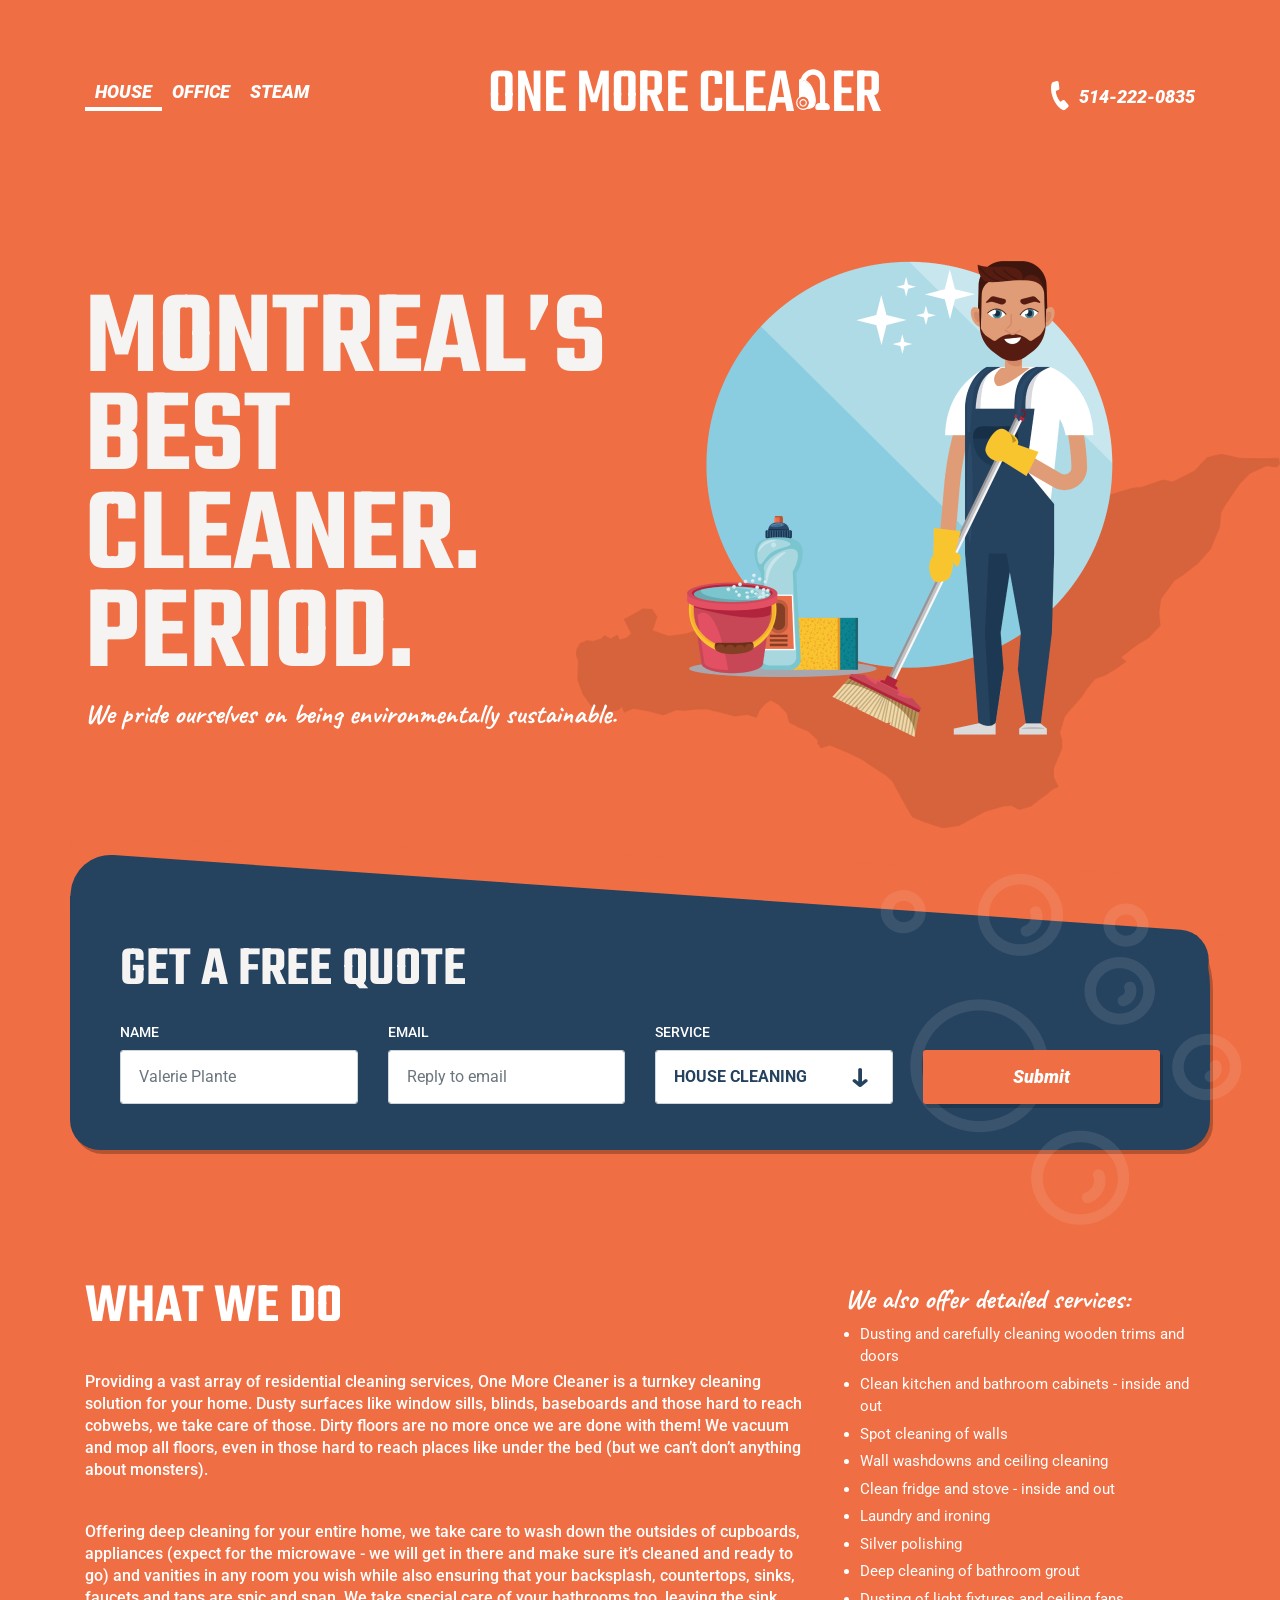
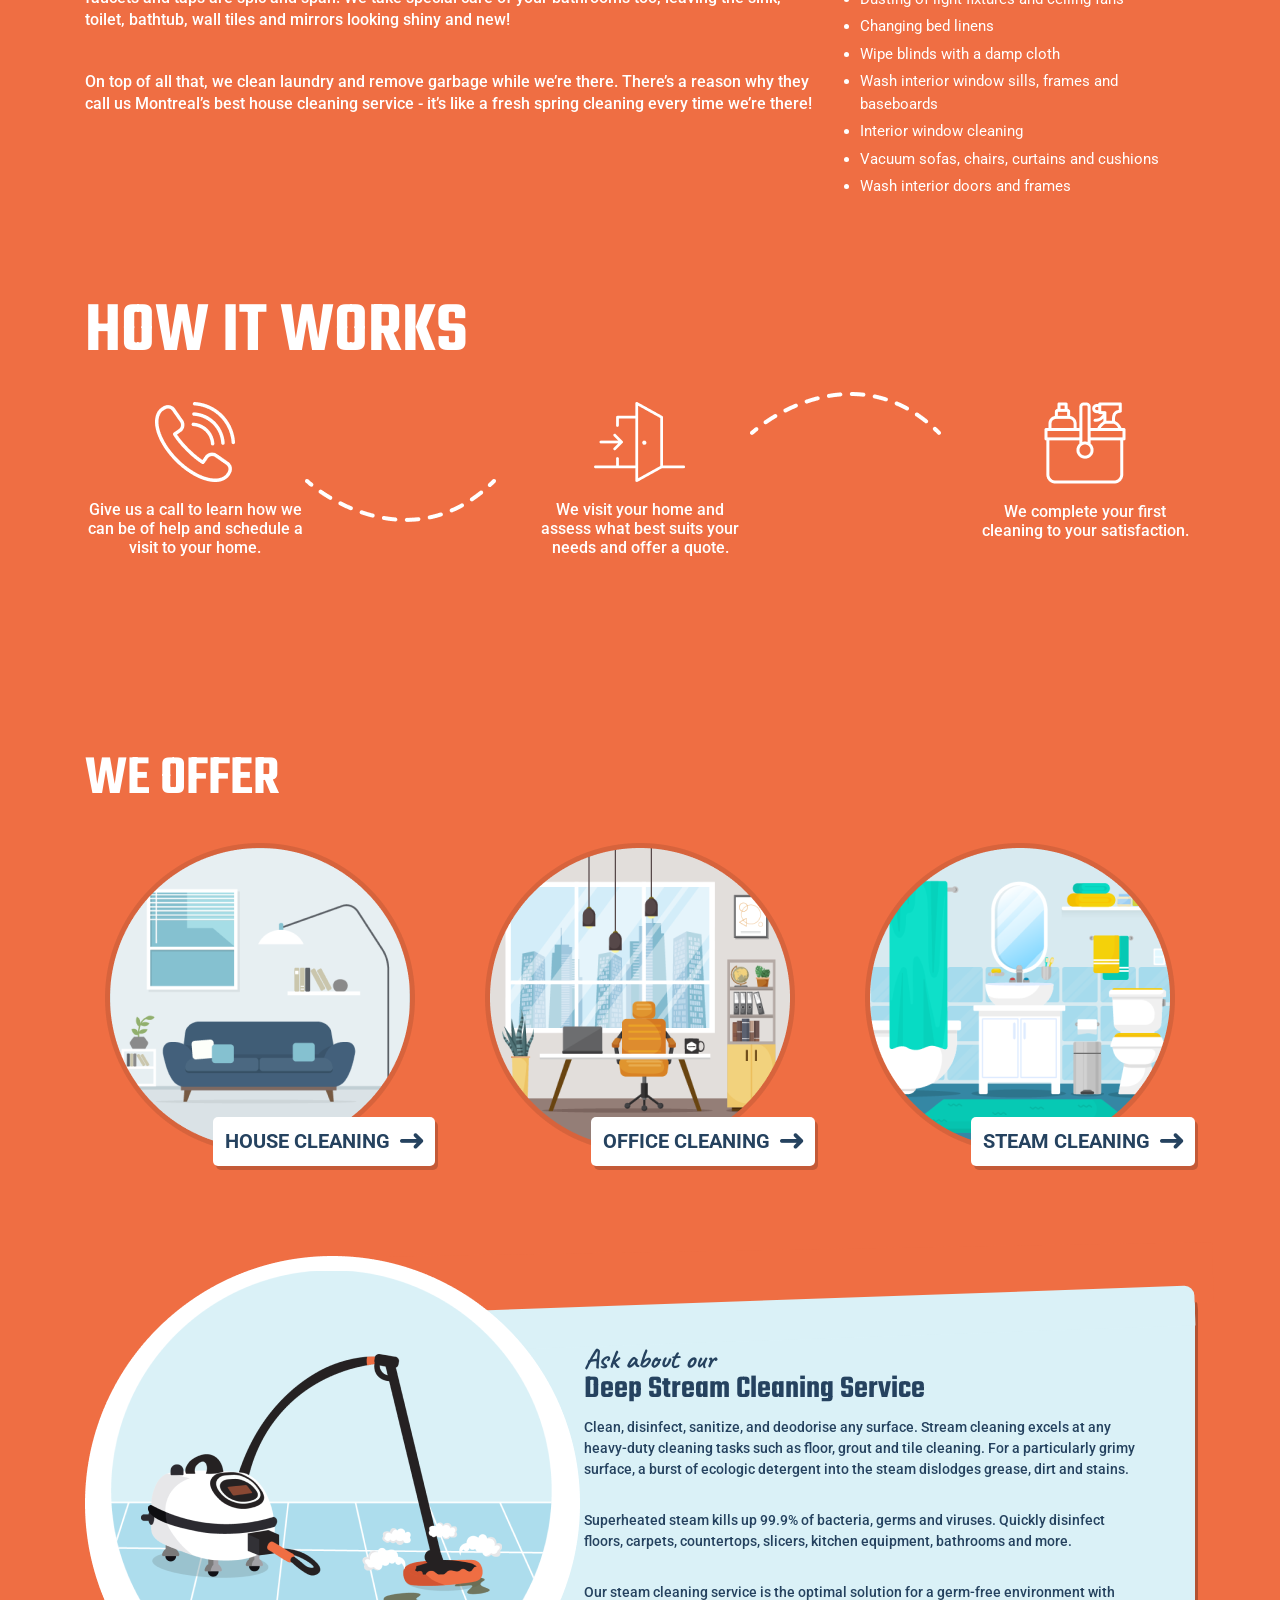
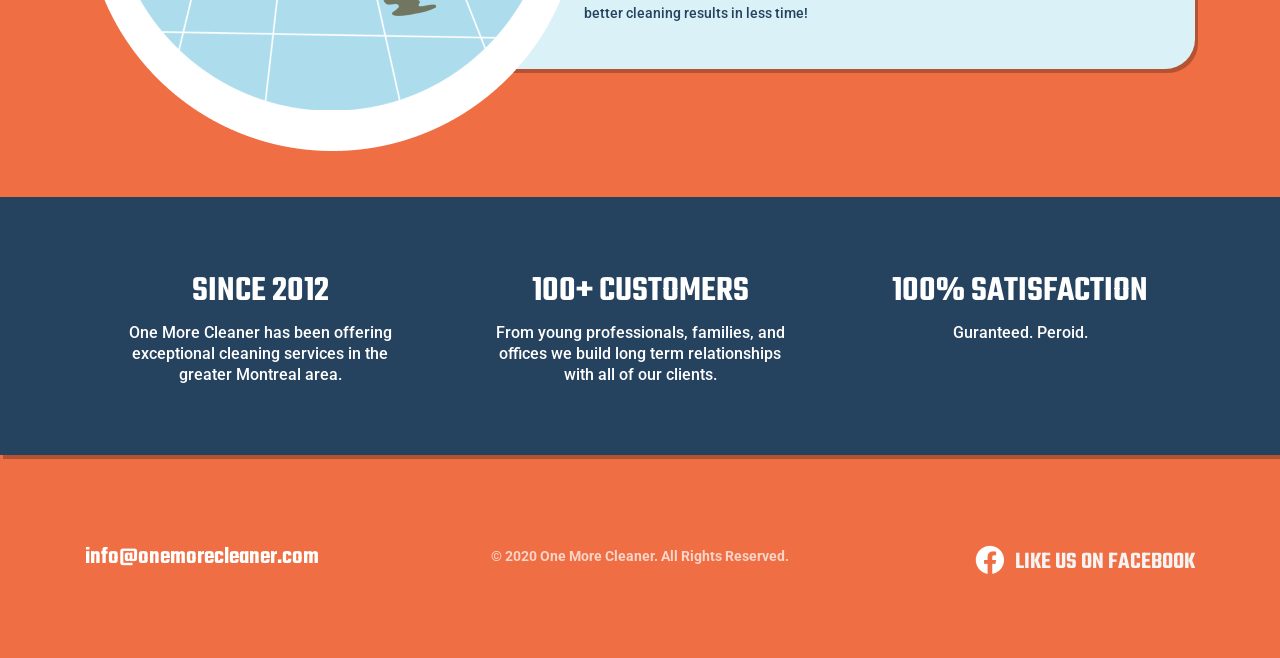
==== commit 1b13aa56: "Deep Stream Cleaning Service section added" ====
--- a/test.html
+++ b/test.html
@@ -16,357 +16,380 @@
     <nav class="navbar navbar-expand-lg navbar-light">
       <div class="container">
         <button class="navbar-toggler" type="button" data-toggle="collapse" data-target="#navbarSupportedContent"
-          aria-controls="navbarSupportedContent" aria-expanded="false" aria-label="Toggle navigation">
-          <div class="hamburger-inner"></div>
-        </button>
-
-        <div class="collapse navbar-collapse" id="navbarSupportedContent">
-          <ul class="navbar-nav">
-            <li class="nav-item active">
-              <a class="nav-link" href="#"><img src="media/images/illustration (1).png" alt="illustration"
-                  class="img-fluid">
-                House</a>
+        aria-controls="navbarSupportedContent" aria-expanded="false" aria-label="Toggle navigation">
+        <div class="hamburger-inner"></div>
+      </button>
+      
+      <div class="collapse navbar-collapse" id="navbarSupportedContent">
+        <ul class="navbar-nav">
+          <li class="nav-item active">
+            <a class="nav-link" href="#"><img src="media/images/illustration (1).png" alt="illustration"
+              class="img-fluid">
+              House</a>
             </li>
             <li class="nav-item">
               <a class="nav-link" href="#"> <img src="media/images/illustration (2).png" alt="illustration"
+                class="img-fluid">
+                Office</a>
+              </li>
+              <li class="nav-item">
+                <a class="nav-link" href="#"> <img src="media/images/illustration (3).png" alt="illustration"
                   class="img-fluid">
-                Office</a>
-            </li>
-            <li class="nav-item">
-              <a class="nav-link" href="#"> <img src="media/images/illustration (3).png" alt="illustration"
-                  class="img-fluid">
-                Steam</a>
-            </li>
-          </ul>
-        </div>
-        <a class="navbar-brand" href="#">one more clea<i></i>er</a>
-        <div class="contact">
-          <a href="tel:514-222-0835"><i class="icon-telephone"></i>
-            <p>514-222-0835</p>
-          </a>
-        </div>
-      </div>
-
-    </nav>
-    <!--hero bannner-->
-    <section class="hero-banner">
-      <div class="container">
-        <div class="row">
-          <div class="col-md-6">
-            <div class="hero-intro">
-              <h1>MONTREAL’S
-                BEST CLEANER.
-                PERIOD.</h1>
-              <p>We pride ourselves on being environmentally sustainable.</p>
+                  Steam</a>
+                </li>
+              </ul>
+            </div>
+            <a class="navbar-brand" href="#">one more clea<i></i>er</a>
+            <div class="contact">
+              <a href="tel:514-222-0835"><i class="icon-telephone"></i>
+                <p>514-222-0835</p>
+              </a>
             </div>
           </div>
-          <div class="hero-img">
-            <img src="media/images/illustration.png" alt="illustration" class="img-fluid">
-          </div>
-        </div>
-      </div>
-    </section>
-
-    <!--Quote-->
-    <section class="quote-section">
-      <div class="container">
-        <img src="media/images/background-bubbles.png" alt="background-bubbles">
-        <span id="form_container">
-          <div class="row">
-            <div class="col-12">
-              <h2>GET A FREE QUOTE</h2>
-            </div>
-          </div>
-          <div class="row">
-            <div class="col-md-6 col-lg-3 form-group">
-              <label for="name">Name</label>
-              <input type="text" class="form-control" id="name" aria-describedby="name" placeholder="Valerie Plante"
-                onfocus="this.value = ''">
-            </div>
-            <div class="col-md-6 col-lg-3 form-group">
-              <label for="email">Email</label>
-              <input type="email" class="form-control" id="email" aria-describedby="emailHelp"
-                placeholder="Reply to email" onfocus="this.value = ''">
-            </div>
-            <div class="col-md-6 col-lg-3 form-group arrow-down">
-              <label for="service">Service</label>
-              <select class="form-control" id="service">
-                <option value="HOUSE CLEANING">HOUSE CLEANING</option>
-                <option value="OFFICE CLEANING">OFFICE CLEANING</option>
-                <option value="STEAM CLEANING">STEAM CLEANING</option>
-              </select>
-              <i class="icon-down-arrow"></i>
-            </div>
-            <div class="col-md-6 col-lg-3 last">
-              <button type="button" class="btn btn-primary" onclick="sendEmail()">Submit</button>
-            </div>
-          </div>
-        </span>
-        <span id="form_success" style="display: none;">
-          <div class="row">
-            <div class="col-12">
-              <h2>Thanks!</h2>
-              <div>We'll contact you shortly to discuss next steps.</div>
-              <div>Have a great day!</div>
-            </div>
-          </div>
-        </span>
-      </div>
-    </section>
-
-    <!--we do-->
-    <section class="we-do">
-      <div class="container">
-        <div class="row">
-          <div class="col-md-8">
-            <h2>WHAT WE DO</h2>
-            <P>Providing a vast array of residential cleaning services, One More Cleaner is a turnkey cleaning solution
-              for your home. Dusty surfaces like window sills, blinds, baseboards and those hard to reach cobwebs, we
-              take care of those. Dirty floors are no more once we are done with them! We vacuum and mop all floors,
-              even in those hard to reach places like under the bed (but we can’t don’t anything about monsters).
-            </P>
-            <P>Offering deep cleaning for your entire home, we take care to wash down the outsides of cupboards,
-              appliances (expect for the microwave - we will get in there and make sure it’s cleaned and ready to go)
-              and vanities in any room you wish while also ensuring that your backsplash, countertops, sinks, faucets
-              and taps are spic and span. We take special care of your bathrooms too, leaving the sink, toilet, bathtub,
-              wall tiles and mirrors looking shiny and new!
-            </P>
-            <P>On top of all that, we clean laundry and remove garbage while we’re there. There’s a reason why they call
-              us Montreal’s best house cleaning service - it’s like a fresh spring cleaning every time we’re there!
-            </P>
-          </div>
-          <div class="col-md-4">
-            <h5>We also offer detailed services:</h5>
-            <ul>
-              <li>Dusting and carefully cleaning wooden trims and doors
-              </li>
-              <li>Clean kitchen and bathroom cabinets - inside and out
-              </li>
-              <li>Spot cleaning of walls
-              </li>
-              <li>Wall washdowns and ceiling cleaning
-              </li>
-              <li>Clean fridge and stove - inside and out
-              </li>
-              <li>Laundry and ironing
-              </li>
-              <li>Silver polishing
-              </li>
-              <li>Deep cleaning of bathroom grout
-              </li>
-              <li>Dusting of light fixtures and ceiling fans
-              </li>
-              <li>Changing bed linens
-              </li>
-              <li>Wipe blinds with a damp cloth
-              </li>
-              <li>Wash interior window sills, frames and baseboards
-              </li>
-              <li>Interior window cleaning
-              </li>
-              <li>Vacuum sofas, chairs, curtains and cushions
-              </li>
-              <li>Wash interior doors and frames</li>
-            </ul>
-
-          </div>
-        </div>
-      </div>
-    </section>
-
-    <!--how it works-->
-    <section class="works">
-      <div class="container">
-        <div class="row">
-          <div class="col-12">
-            <h2>HOW IT WORKS</h2>
-          </div>
-        </div>
-        <!-- <div class="row">
-            <div class="col-md-3">
-              <div class="">
-                <img src="media/images/works-1.png" alt="Give us a call" class="img-fluid">
-                <p>Give us a call to learn how we can be of help and schedule a visit to your home.
-                </p>
+          
+        </nav>
+        <!--hero bannner-->
+        <section class="hero-banner">
+          <div class="container">
+            <div class="row">
+              <div class="col-md-6">
+                <div class="hero-intro">
+                  <h1>MONTREAL’S
+                    BEST CLEANER.
+                    PERIOD.</h1>
+                    <p>We pride ourselves on being environmentally sustainable.</p>
+                  </div>
+                </div>
+                <div class="hero-img">
+                  <img src="media/images/illustration.png" alt="illustration" class="img-fluid">
+                </div>
               </div>
             </div>
-            
-            <div class="col-md-1">
-              <div class="">
-                <img src="media/images/works-down.png" alt="" class="img-fluid">
+          </section>
+          
+          <!--Quote-->
+          <section class="quote-section">
+            <div class="container">
+              <img src="media/images/background-bubbles.png" alt="background-bubbles">
+              <span id="form_container">
+                <div class="row">
+                  <div class="col-12">
+                    <h2>GET A FREE QUOTE</h2>
+                  </div>
+                </div>
+                <div class="row">
+                  <div class="col-md-6 col-lg-3 form-group">
+                    <label for="name">Name</label>
+                    <input type="text" class="form-control" id="name" aria-describedby="name" placeholder="Valerie Plante"
+                    onfocus="this.value = ''">
+                  </div>
+                  <div class="col-md-6 col-lg-3 form-group">
+                    <label for="email">Email</label>
+                    <input type="email" class="form-control" id="email" aria-describedby="emailHelp"
+                    placeholder="Reply to email" onfocus="this.value = ''">
+                  </div>
+                  <div class="col-md-6 col-lg-3 form-group arrow-down">
+                    <label for="service">Service</label>
+                    <select class="form-control" id="service">
+                      <option value="HOUSE CLEANING">HOUSE CLEANING</option>
+                      <option value="OFFICE CLEANING">OFFICE CLEANING</option>
+                      <option value="STEAM CLEANING">STEAM CLEANING</option>
+                    </select>
+                    <i class="icon-down-arrow"></i>
+                  </div>
+                  <div class="col-md-6 col-lg-3 last">
+                    <button type="button" class="btn btn-primary" onclick="sendEmail()">Submit</button>
+                  </div>
+                </div>
+              </span>
+              <span id="form_success" style="display: none;">
+                <div class="row">
+                  <div class="col-12">
+                    <h2>Thanks!</h2>
+                    <div>We'll contact you shortly to discuss next steps.</div>
+                    <div>Have a great day!</div>
+                  </div>
+                </div>
+              </span>
+            </div>
+          </section>
+          
+          <!--we do-->
+          <section class="we-do">
+            <div class="container">
+              <div class="row">
+                <div class="col-md-8">
+                  <h2>WHAT WE DO</h2>
+                  <P>Providing a vast array of residential cleaning services, One More Cleaner is a turnkey cleaning solution
+                    for your home. Dusty surfaces like window sills, blinds, baseboards and those hard to reach cobwebs, we
+                    take care of those. Dirty floors are no more once we are done with them! We vacuum and mop all floors,
+                    even in those hard to reach places like under the bed (but we can’t don’t anything about monsters).
+                  </P>
+                  <P>Offering deep cleaning for your entire home, we take care to wash down the outsides of cupboards,
+                    appliances (expect for the microwave - we will get in there and make sure it’s cleaned and ready to go)
+                    and vanities in any room you wish while also ensuring that your backsplash, countertops, sinks, faucets
+                    and taps are spic and span. We take special care of your bathrooms too, leaving the sink, toilet, bathtub,
+                    wall tiles and mirrors looking shiny and new!
+                  </P>
+                  <P>On top of all that, we clean laundry and remove garbage while we’re there. There’s a reason why they call
+                    us Montreal’s best house cleaning service - it’s like a fresh spring cleaning every time we’re there!
+                  </P>
+                </div>
+                <div class="col-md-4">
+                  <h5>We also offer detailed services:</h5>
+                  <ul>
+                    <li>Dusting and carefully cleaning wooden trims and doors
+                    </li>
+                    <li>Clean kitchen and bathroom cabinets - inside and out
+                    </li>
+                    <li>Spot cleaning of walls
+                    </li>
+                    <li>Wall washdowns and ceiling cleaning
+                    </li>
+                    <li>Clean fridge and stove - inside and out
+                    </li>
+                    <li>Laundry and ironing
+                    </li>
+                    <li>Silver polishing
+                    </li>
+                    <li>Deep cleaning of bathroom grout
+                    </li>
+                    <li>Dusting of light fixtures and ceiling fans
+                    </li>
+                    <li>Changing bed linens
+                    </li>
+                    <li>Wipe blinds with a damp cloth
+                    </li>
+                    <li>Wash interior window sills, frames and baseboards
+                    </li>
+                    <li>Interior window cleaning
+                    </li>
+                    <li>Vacuum sofas, chairs, curtains and cushions
+                    </li>
+                    <li>Wash interior doors and frames</li>
+                  </ul>
+                  
+                </div>
               </div>
             </div>
-            
-            <div class="col-md-3">
-              <div class="">
-                <img src="media/images/works-2.png" alt="visit your home" class="img-fluid">
-                <p>We visit your home and assess what best suits your needs and offer a quote.
-                </p>
+          </section>
+          
+          <!--how it works-->
+          <section class="works">
+            <div class="container">
+              <div class="row">
+                <div class="col-12">
+                  <h2>HOW IT WORKS</h2>
+                </div>
               </div>
-            </div>
-            
-            <div class="col-md-1">
-              <div class="">
-                <img src="media/images/works-up.png" alt="" class="img-fluid">
+              <!-- <div class="row">
+                <div class="col-md-3">
+                  <div class="">
+                    <img src="media/images/works-1.png" alt="Give us a call" class="img-fluid">
+                    <p>Give us a call to learn how we can be of help and schedule a visit to your home.
+                    </p>
+                  </div>
+                </div>
+                
+                <div class="col-md-1">
+                  <div class="">
+                    <img src="media/images/works-down.png" alt="" class="img-fluid">
+                  </div>
+                </div>
+                
+                <div class="col-md-3">
+                  <div class="">
+                    <img src="media/images/works-2.png" alt="visit your home" class="img-fluid">
+                    <p>We visit your home and assess what best suits your needs and offer a quote.
+                    </p>
+                  </div>
+                </div>
+                
+                <div class="col-md-1">
+                  <div class="">
+                    <img src="media/images/works-up.png" alt="" class="img-fluid">
+                  </div>
+                </div>
+                
+                <div class="col-md-3">
+                  <div class="">
+                    <img src="media/images/works-3.png" alt="cleaning" class="img-fluid">
+                    <p>We complete your first cleaning to your satisfaction.
+                    </p>
+                  </div>
+                </div>
+                
               </div>
-            </div>
-            
-            <div class="col-md-3">
-              <div class="">
-                <img src="media/images/works-3.png" alt="cleaning" class="img-fluid">
-                <p>We complete your first cleaning to your satisfaction.
-                </p>
-              </div>
-            </div>
-            
-          </div>
-          <hr> -->
-        <div class="row">
-          <ul class="how-it-works">
-            <li class="first-step"><img src="media/images/works-1.png" alt="Give us a call" class="img-fluid">
-              <p>Give us a call to learn how we can be of help and schedule a visit to your home.
-            </li>
-            <li class="second-step">
-              <img src="media/images/works-2.png" alt="visit your home" class="img-fluid">
-              <p>We visit your home and assess what best suits your needs and offer a quote.
-            </li>
-            <li class="third-step">
-              <img src="media/images/works-3.png" alt="cleaning" class="img-fluid">
-              <p>We complete your first cleaning to your satisfaction.
-            </li>
-          </ul>
-        </div>
-
-      </div>
-    </section>
-
-    <!--we offer-->
-    <section class="offers">
-      <div class="container">
-        <div class="row">
-          <div class="col-12">
-            <h2>We Offer</h2>
-          </div>
-        </div>
-        <div class="row">
-          <div class="col-md-4 col-lg-4">
-            <div class="offer-info">
-              <img src="media/images/illustration (1).png" alt="illustration" class="img-fluid">
-              <a class="offer-details">
-                <p>HOUSE CLEANING</p>
-                <i class="icon-right-arrow"></i>
-              </a>
-            </div>
-          </div>
-          <div class="col-md-4 col-lg-4">
-            <div class="offer-info">
-              <img src="media/images/illustration (2).png" alt="illustration" class="img-fluid">
-              <a class="offer-details">
-                <p>OFFICE CLEANING</p>
-                <i class="icon-right-arrow"></i>
-              </a>
-            </div>
-          </div>
-          <div class="col-md-4 col-lg-4">
-            <div class="offer-info">
-              <img src="media/images/illustration (3).png" alt="illustration" class="img-fluid">
-              <a class="offer-details">
-                <p>STEAM CLEANING</p>
-                <i class="icon-right-arrow"></i>
-              </a>
-            </div>
-          </div>
-        </div>
-      </div>
-    </section>
-
-    <!--customer-->
-    <section class="customer-wrapper">
-      <div class="container">
-        <div class="row">
-          <div class="col-md-6 col-lg-4">
-            <div class="customer-info">
-              <h3>SINCE 2012</h3>
-              <p>One More Cleaner has been offering exceptional cleaning services in the greater Montreal area.</p>
-            </div>
-          </div>
-          <div class="col-md-6 col-lg-4">
-            <div class="customer-info">
-              <h3>100+ CUSTOMERS</h3>
-              <p>From young professionals, families, and offices we build long term relationships with all of our
-                clients.</p>
-            </div>
-          </div>
-          <div class="col-md-6 col-lg-4">
-            <div class="customer-info">
-              <h3>100% SATISFACTION</h3>
-              <p>Guranteed. Peroid.</p>
-            </div>
-          </div>
-        </div>
-      </div>
-    </section>
-
-    <!--footer-->
-    <footer class="footer">
-      <div class="container">
-        <div class="row">
-          <div class="col-md-4">
-            <div class="user-email">
-              <a href="#">info@onemorecleaner.com</a>
-            </div>
-          </div>
-          <div class="col-md-4">
-            <div class="reserved">
-              <p>© 2020 One More Cleaner. All Rights Reserved.</p>
-            </div>
-          </div>
-          <div class="col-md-4">
-            <div class="facebook">
-              <a href="#"><i></i> LIKE US ON FACEBOOK</a>
-            </div>
-          </div>
-        </div>
-      </div>
-    </footer>
-  </div>
-
-  <!-- jQuery and JS bundle w/ Popper.js -->
-  <script src="https://ajax.googleapis.com/ajax/libs/jquery/3.5.1/jquery.min.js"></script>
-  <script src="https://cdn.jsdelivr.net/npm/bootstrap@4.5.3/dist/js/bootstrap.bundle.min.js"></script>
-</body>
-
-
-<script>
-  function sendEmail() {
-
-    var data = {
-      name: $("#name").val(),
-      email: $("#email").val(),
-      service: $("#service").val()
-    };
-
-    if (data.name == "" || data.email == "" || data.service == "") {
-      return;
-    }
-    var valid = true;
-    //valid = validateContact();
-    if (valid) {
-      jQuery.ajax({
-        url: "send_email.php",
-        data: data,
-        type: "POST",
-        success: function (data) {
-          console.log(data);
-          $("#form_container").hide();
-          $("#form_success").show();
-          //alert('You message has been sent successfully.')
-          //$("#mail-status").html(data);
-        },
-        error: function () {}
-      });
-    }
-  }
-</script>
-
-</html>+              <hr> -->
+              <div class="row">
+                <ul class="how-it-works">
+                  <li class="first-step"><img src="media/images/works-1.png" alt="Give us a call" class="img-fluid">
+                    <p>Give us a call to learn how we can be of help and schedule a visit to your home.
+                    </li>
+                    <li class="second-step">
+                      <img src="media/images/works-2.png" alt="visit your home" class="img-fluid">
+                      <p>We visit your home and assess what best suits your needs and offer a quote.
+                      </li>
+                      <li class="third-step">
+                        <img src="media/images/works-3.png" alt="cleaning" class="img-fluid">
+                        <p>We complete your first cleaning to your satisfaction.
+                        </li>
+                      </ul>
+                    </div>
+                    
+                  </div>
+                </section>
+                
+                <!--we offer-->
+                <section class="offers">
+                  <div class="container">
+                    <div class="row">
+                      <div class="col-12">
+                        <h2>We Offer</h2>
+                      </div>
+                    </div>
+                    <div class="row">
+                      <div class="col-md-4 col-lg-4">
+                        <div class="offer-info">
+                          <img src="media/images/illustration (1).png" alt="illustration" class="img-fluid">
+                          <a class="offer-details">
+                            <p>HOUSE CLEANING</p>
+                            <i class="icon-right-arrow"></i>
+                          </a>
+                        </div>
+                      </div>
+                      <div class="col-md-4 col-lg-4">
+                        <div class="offer-info">
+                          <img src="media/images/illustration (2).png" alt="illustration" class="img-fluid">
+                          <a class="offer-details">
+                            <p>OFFICE CLEANING</p>
+                            <i class="icon-right-arrow"></i>
+                          </a>
+                        </div>
+                      </div>
+                      <div class="col-md-4 col-lg-4">
+                        <div class="offer-info">
+                          <img src="media/images/illustration (3).png" alt="illustration" class="img-fluid">
+                          <a class="offer-details">
+                            <p>STEAM CLEANING</p>
+                            <i class="icon-right-arrow"></i>
+                          </a>
+                        </div>
+                      </div>
+                    </div>
+                  </div>
+                </section>
+                
+                <!--Ask about-->
+                <section  class="ask-about-deep-steam">
+                  <div class="row">
+                    <div class="container">
+                      <div class="pos-relative">
+                        <div class="deep-steam-content-container">
+                          <img src="media/images/bg-deep-stream.png" alt="Deep steam cleaning services" />
+                          <div class="deep-steam-content">
+                            <h3>Ask about our</h3>
+                            <h2>Deep Stream Cleaning Service</h2>
+                            <p>Clean, disinfect, sanitize, and deodorise any surface. Stream cleaning excels at any heavy-duty cleaning tasks such as floor, grout and tile cleaning. For a particularly grimy surface, a burst of ecologic detergent into the steam dislodges grease, dirt and stains.</p>
+                            <p>Superheated steam kills up 99.9% of bacteria, germs and viruses. Quickly disinfect floors, carpets, countertops, slicers, kitchen equipment, bathrooms and more.</p>
+                            <p>Our steam cleaning service is the optimal solution for a germ-free environment with better cleaning results in less time!</p>
+                          </div>
+                        </div>
+                      </div>
+                    </div>
+                  </div>
+                </section>
+                <!--customer-->
+                <section class="customer-wrapper">
+                  <div class="container">
+                    <div class="row">
+                      <div class="col-md-6 col-lg-4">
+                        <div class="customer-info">
+                          <h3>SINCE 2012</h3>
+                          <p>One More Cleaner has been offering exceptional cleaning services in the greater Montreal area.</p>
+                        </div>
+                      </div>
+                      <div class="col-md-6 col-lg-4">
+                        <div class="customer-info">
+                          <h3>100+ CUSTOMERS</h3>
+                          <p>From young professionals, families, and offices we build long term relationships with all of our
+                            clients.</p>
+                          </div>
+                        </div>
+                        <div class="col-md-6 col-lg-4">
+                          <div class="customer-info">
+                            <h3>100% SATISFACTION</h3>
+                            <p>Guranteed. Peroid.</p>
+                          </div>
+                        </div>
+                      </div>
+                    </div>
+                  </section>
+                  
+                  <!--footer-->
+                  <footer class="footer">
+                    <div class="container">
+                      <div class="row">
+                        <div class="col-md-4">
+                          <div class="user-email">
+                            <a href="#">info@onemorecleaner.com</a>
+                          </div>
+                        </div>
+                        <div class="col-md-4">
+                          <div class="reserved">
+                            <p>© 2020 One More Cleaner. All Rights Reserved.</p>
+                          </div>
+                        </div>
+                        <div class="col-md-4">
+                          <div class="facebook">
+                            <a href="#"><i></i> LIKE US ON FACEBOOK</a>
+                          </div>
+                        </div>
+                      </div>
+                    </div>
+                  </footer>
+                </div>
+                
+                <!-- jQuery and JS bundle w/ Popper.js -->
+                <script src="https://ajax.googleapis.com/ajax/libs/jquery/3.5.1/jquery.min.js"></script>
+                <script src="https://cdn.jsdelivr.net/npm/bootstrap@4.5.3/dist/js/bootstrap.bundle.min.js"></script>
+              </body>
+              
+              
+              <script>
+                function sendEmail() {
+                  
+                  var data = {
+                    name: $("#name").val(),
+                    email: $("#email").val(),
+                    service: $("#service").val()
+                  };
+                  
+                  if (data.name == "" || data.email == "" || data.service == "") {
+                    return;
+                  }
+                  var valid = true;
+                  //valid = validateContact();
+                  if (valid) {
+                    jQuery.ajax({
+                      url: "send_email.php",
+                      data: data,
+                      type: "POST",
+                      success: function (data) {
+                        console.log(data);
+                        $("#form_container").hide();
+                        $("#form_success").show();
+                        //alert('You message has been sent successfully.')
+                        //$("#mail-status").html(data);
+                      },
+                      error: function () {}
+                    });
+                  }
+                }
+              </script>
+              
+              </html>
+              
+              
+              
+              
--- a/media/sass/main.css
+++ b/media/sass/main.css
@@ -298,7 +298,9 @@
       background: url("../images/facebook.png") 0 0 no-repeat;
       width: 30px;
       height: 30px;
-      margin-right: 10px; }
+      margin-right: 10px;
+      position: relative;
+      top: -3px; }
 
 html,
 body,
@@ -487,7 +489,7 @@
         max-width: inherit; } }
 
 .hero-intro {
-  height: 70vh;
+  height: 60vh;
   display: flex;
   flex-direction: column;
   justify-content: center;
@@ -533,7 +535,6 @@
 
 @media (min-width: 768px) {
   .quote-section {
-    padding-top: 150px;
     padding-bottom: 85px; } }
 .quote-section h2 {
   font-family: 'Teko', sans-serif;
@@ -815,7 +816,8 @@
       font-size: 20px;
       line-height: 25px;
       color: #25425F;
-      padding-right: 10px; }
+      padding-right: 10px;
+      margin-bottom: 0; }
     .offer-info .offer-details .icon-right-arrow {
       color: #25425F; }
 
@@ -825,7 +827,6 @@
   font-size: 56px;
   line-height: 82.9%;
   color: #FFFFFF;
-  text-align: center;
   padding-bottom: 40px;
   text-transform: uppercase; }
   @media (max-width: 767px) {
@@ -836,7 +837,8 @@
   font-weight: 500;
   font-size: 16px;
   line-height: 19px;
-  color: #fff; }
+  color: #fff;
+  margin-bottom: 30px; }
 
 .customer-wrapper {
   background: #25425F;
@@ -877,4 +879,112 @@
         .customer-wrapper .customer-info p {
           font-size: 16px; } }
 
+.ask-about-deep-steam .pos-relative {
+  position: relative; }
+@media (min-width: 1024px) {
+  .ask-about-deep-steam .deep-steam-content-container {
+    display: flex;
+    justify-content: flex-end;
+    align-items: center; } }
+.ask-about-deep-steam .deep-steam-content {
+  margin: 100px 0;
+  border-radius: 0;
+  background: #daf1f7;
+  box-shadow: 3px 4px 0px rgba(0, 0, 0, 0.25);
+  padding: 170px 30px 40px;
+  display: block;
+  position: relative; }
+  .ask-about-deep-steam .deep-steam-content:after {
+    content: "";
+    position: absolute;
+    top: -26px;
+    width: 102%;
+    height: 60px;
+    background-color: #ef6e43;
+    left: 0;
+    transform: rotate(-1deg); }
+  @media (min-width: 1024px) {
+    .ask-about-deep-steam .deep-steam-content {
+      border-radius: 30px;
+      padding: 58px 40px 10px 30%;
+      width: calc(100% - 250px);
+      height: auto;
+      margin: 25px 15px 0 15px; } }
+  @media (min-width: 1025px) {
+    .ask-about-deep-steam .deep-steam-content {
+      padding: 65px 50px 30px 277px;
+      width: 100%;
+      margin: 20px 0 0 222px; } }
+  @media (min-width: 1400px) {
+    .ask-about-deep-steam .deep-steam-content {
+      padding: 65px 100px 30px 300px; } }
+  .ask-about-deep-steam .deep-steam-content p {
+    padding: 15px 0; }
+  @media (min-width: 1024px) {
+    .ask-about-deep-steam .deep-steam-content:before {
+      content: "";
+      position: absolute;
+      top: 25px;
+      width: 100%;
+      height: 40px;
+      left: 0;
+      transform: rotate(-2deg);
+      background-color: #daf1f7;
+      z-index: 1;
+      border-top-right-radius: 10px; } }
+.ask-about-deep-steam img {
+  max-width: 268px;
+  margin: 0 auto;
+  display: block;
+  position: absolute;
+  z-index: 2;
+  left: 50%;
+  transform: translateX(-50%);
+  top: -120px; }
+  @media (min-width: 1024px) {
+    .ask-about-deep-steam img {
+      max-width: 100%;
+      left: 0;
+      top: 0;
+      transform: inherit; } }
+.ask-about-deep-steam h2 {
+  font-family: "Teko", sans-serif;
+  font-size: 32px;
+  line-height: 82.9%;
+  font-style: normal;
+  font-weight: 600;
+  letter-spacing: 0em;
+  margin-bottom: 15px;
+  color: #25425f;
+  text-align: center;
+  max-width: 200px;
+  margin: 0 auto; }
+  @media (min-width: 1024px) {
+    .ask-about-deep-steam h2 {
+      text-align: left;
+      max-width: inherit;
+      margin: auto; } }
+.ask-about-deep-steam h3 {
+  font-family: "Caveat", cursive;
+  font-size: 28px;
+  line-height: 35px;
+  font-style: normal;
+  font-weight: 700;
+  letter-spacing: 0em;
+  color: #25425f;
+  text-align: center;
+  margin-bottom: 10px; }
+  @media (min-width: 1024px) {
+    .ask-about-deep-steam h3 {
+      text-align: left;
+      margin-bottom: 0; } }
+.ask-about-deep-steam p {
+  font-family: "Roboto", sans-serif;
+  font-size: 14px;
+  font-style: normal;
+  font-weight: 500;
+  line-height: 21px;
+  letter-spacing: 0em;
+  color: #25425f; }
+
 /*# sourceMappingURL=main.css.map */
